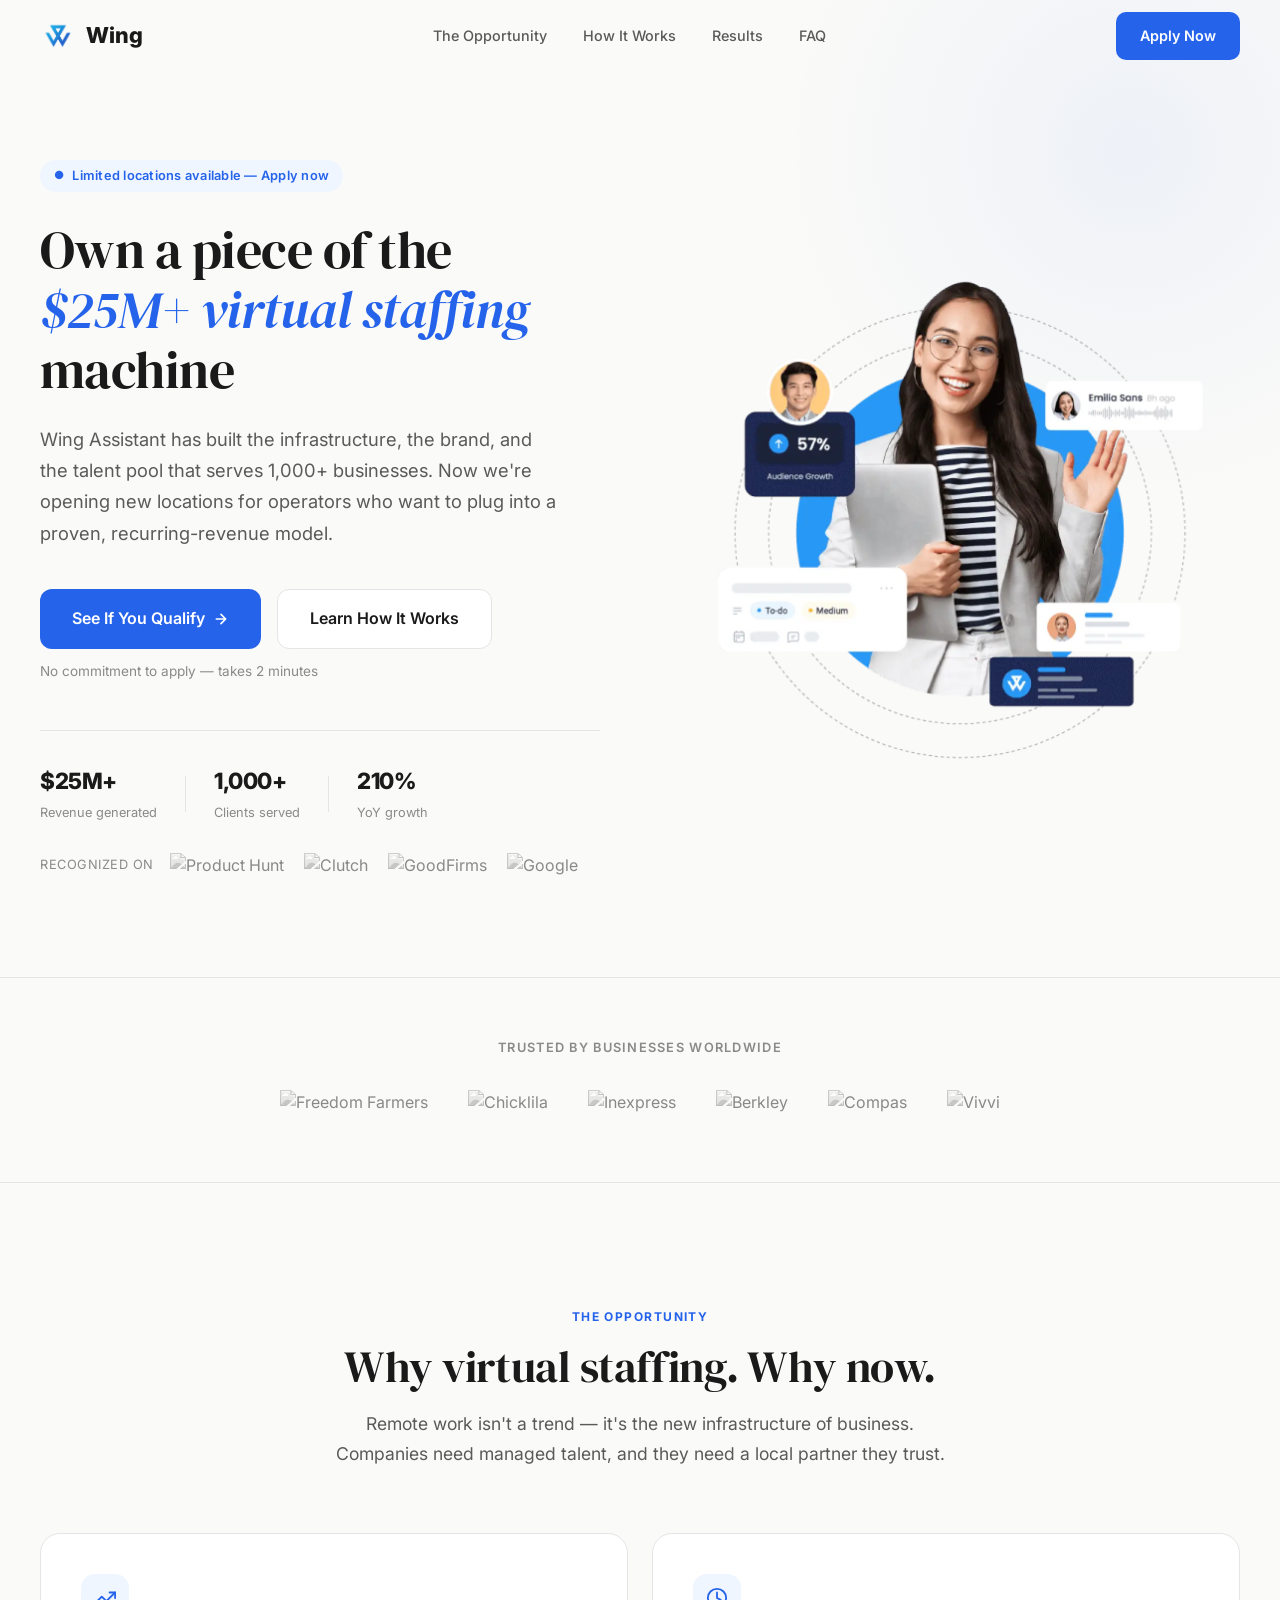
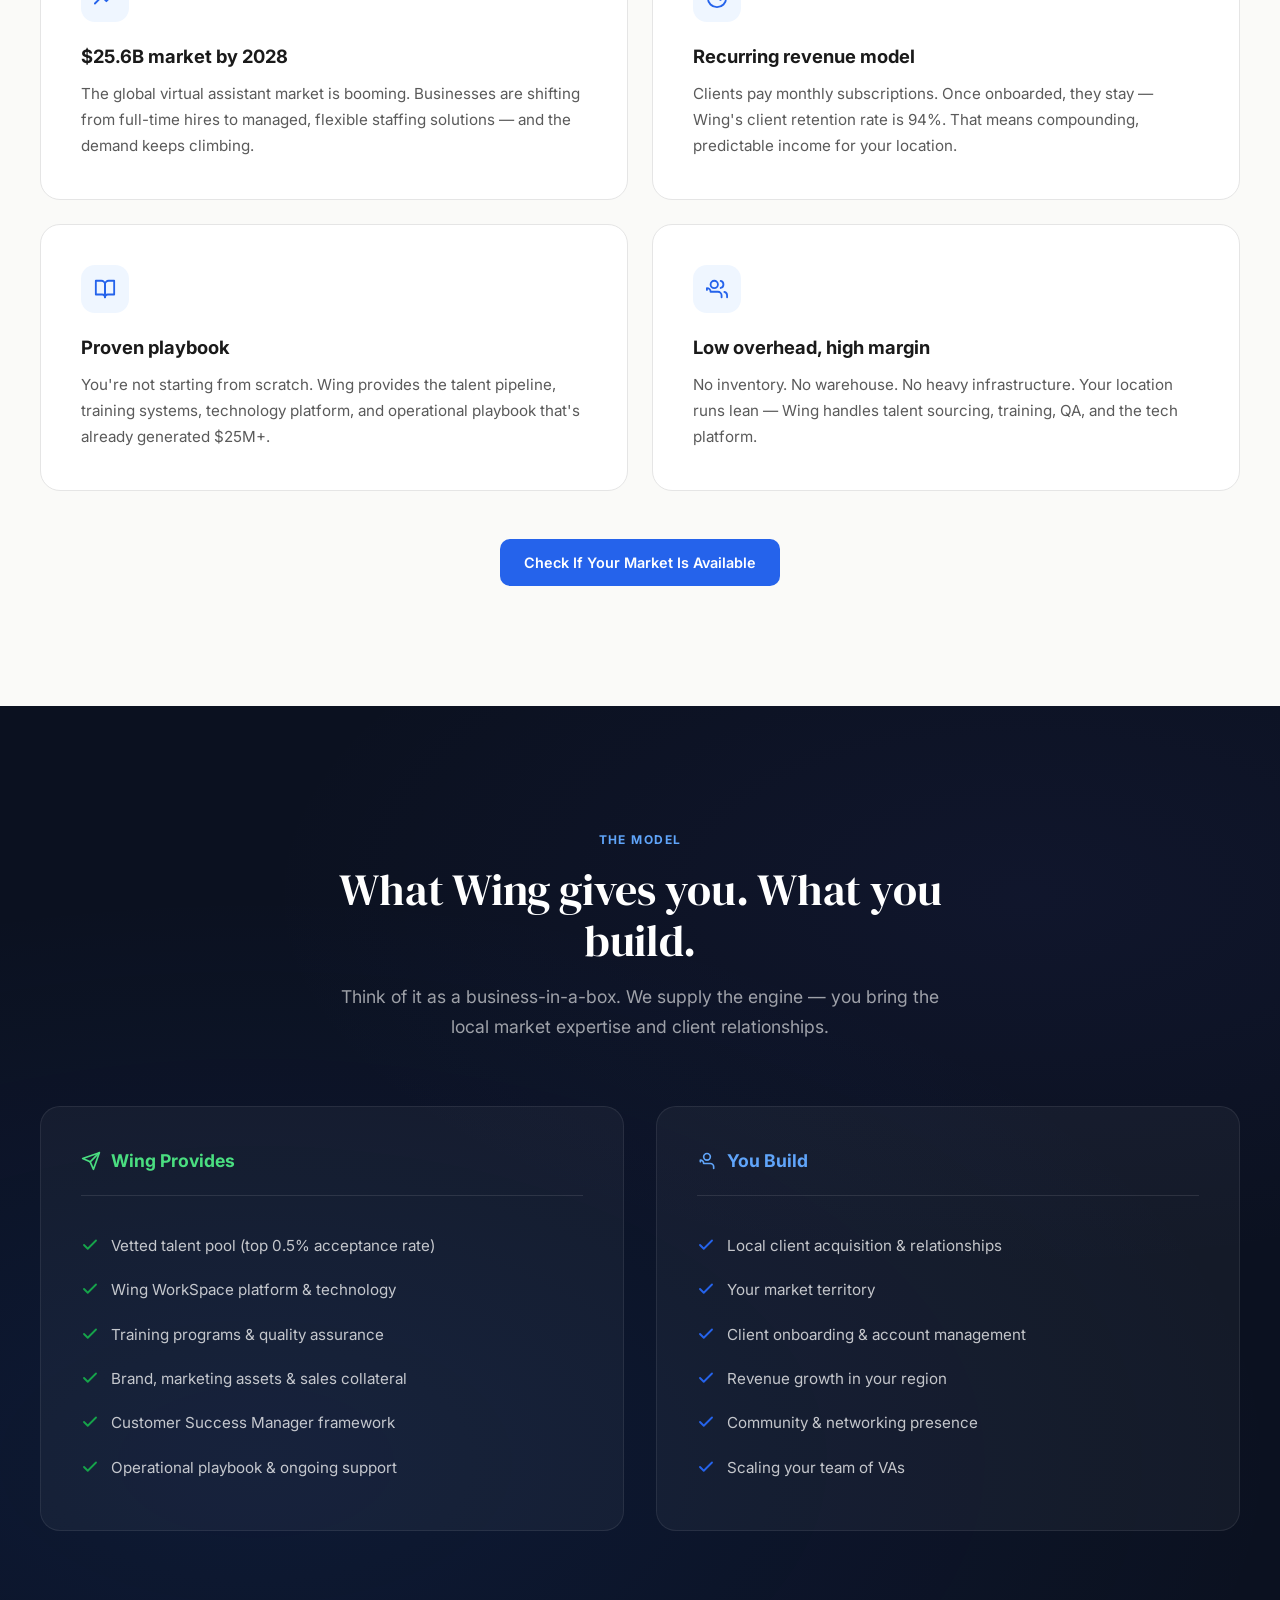
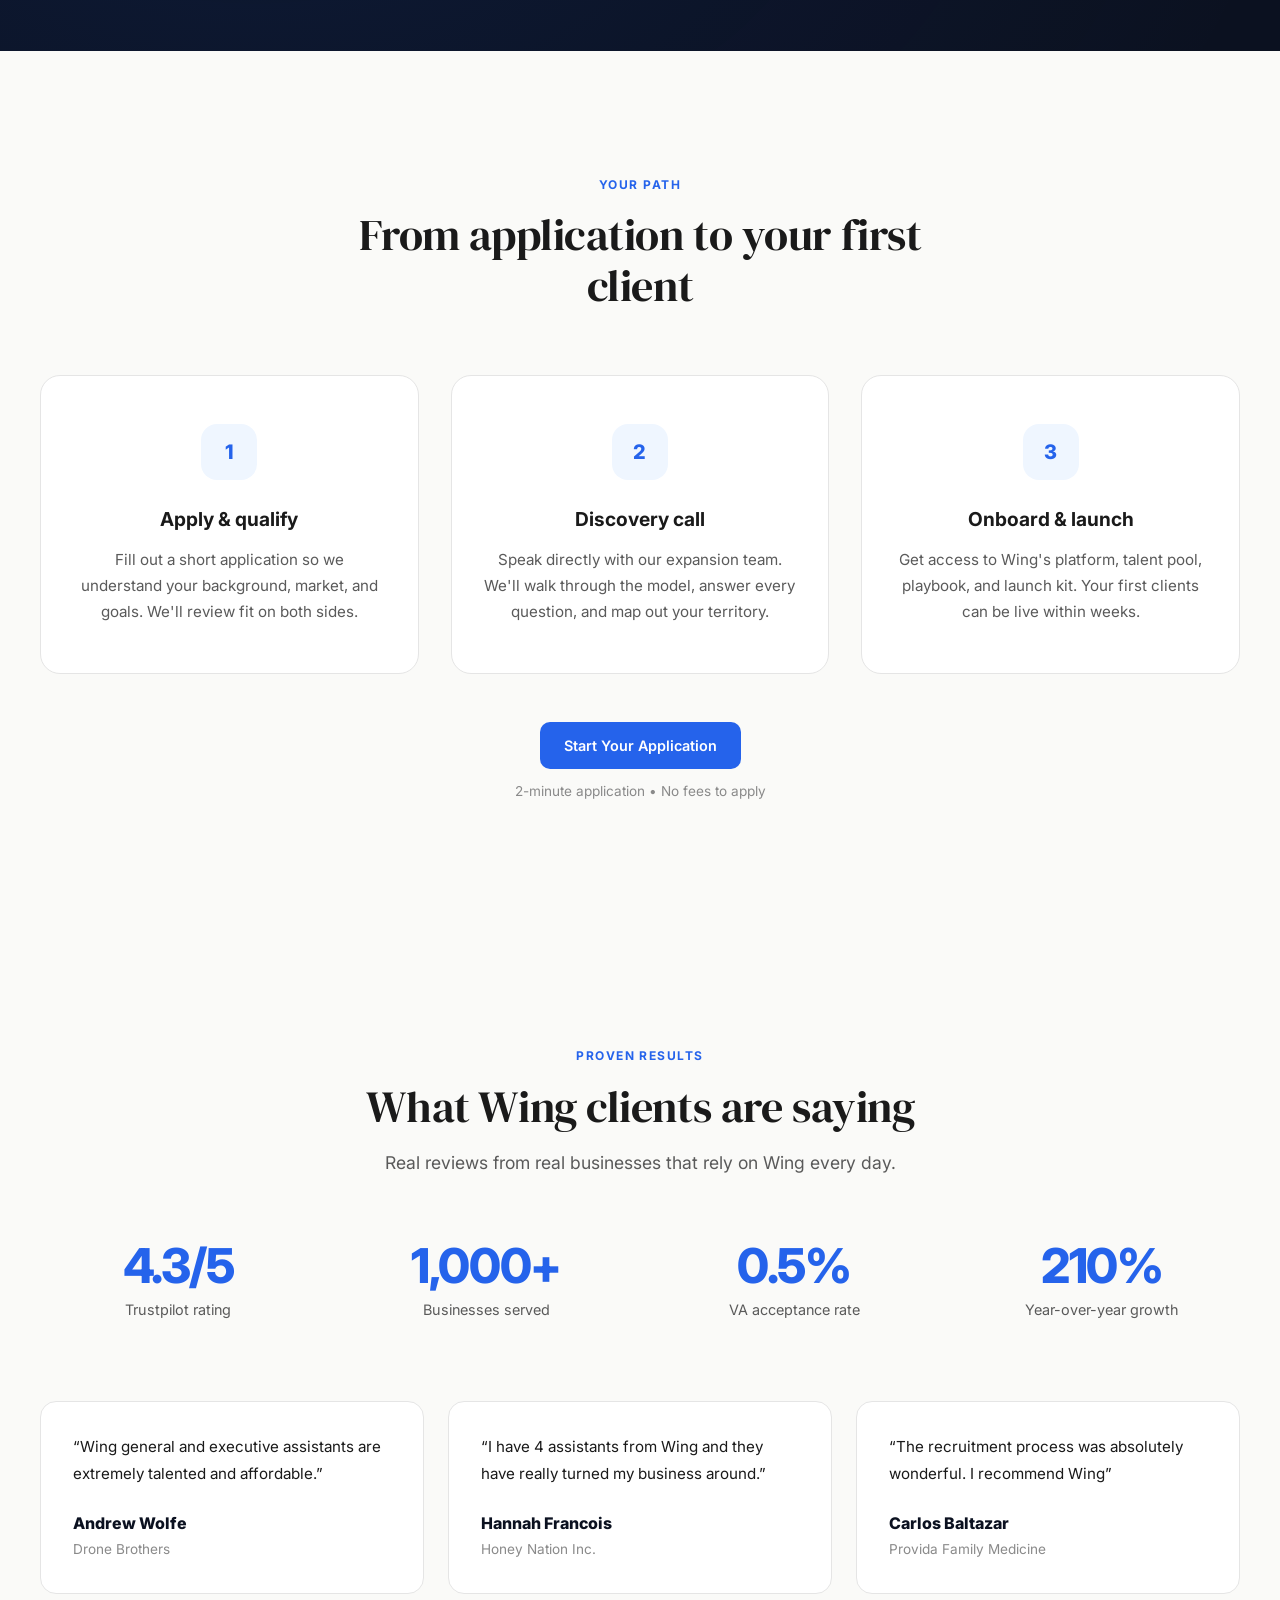
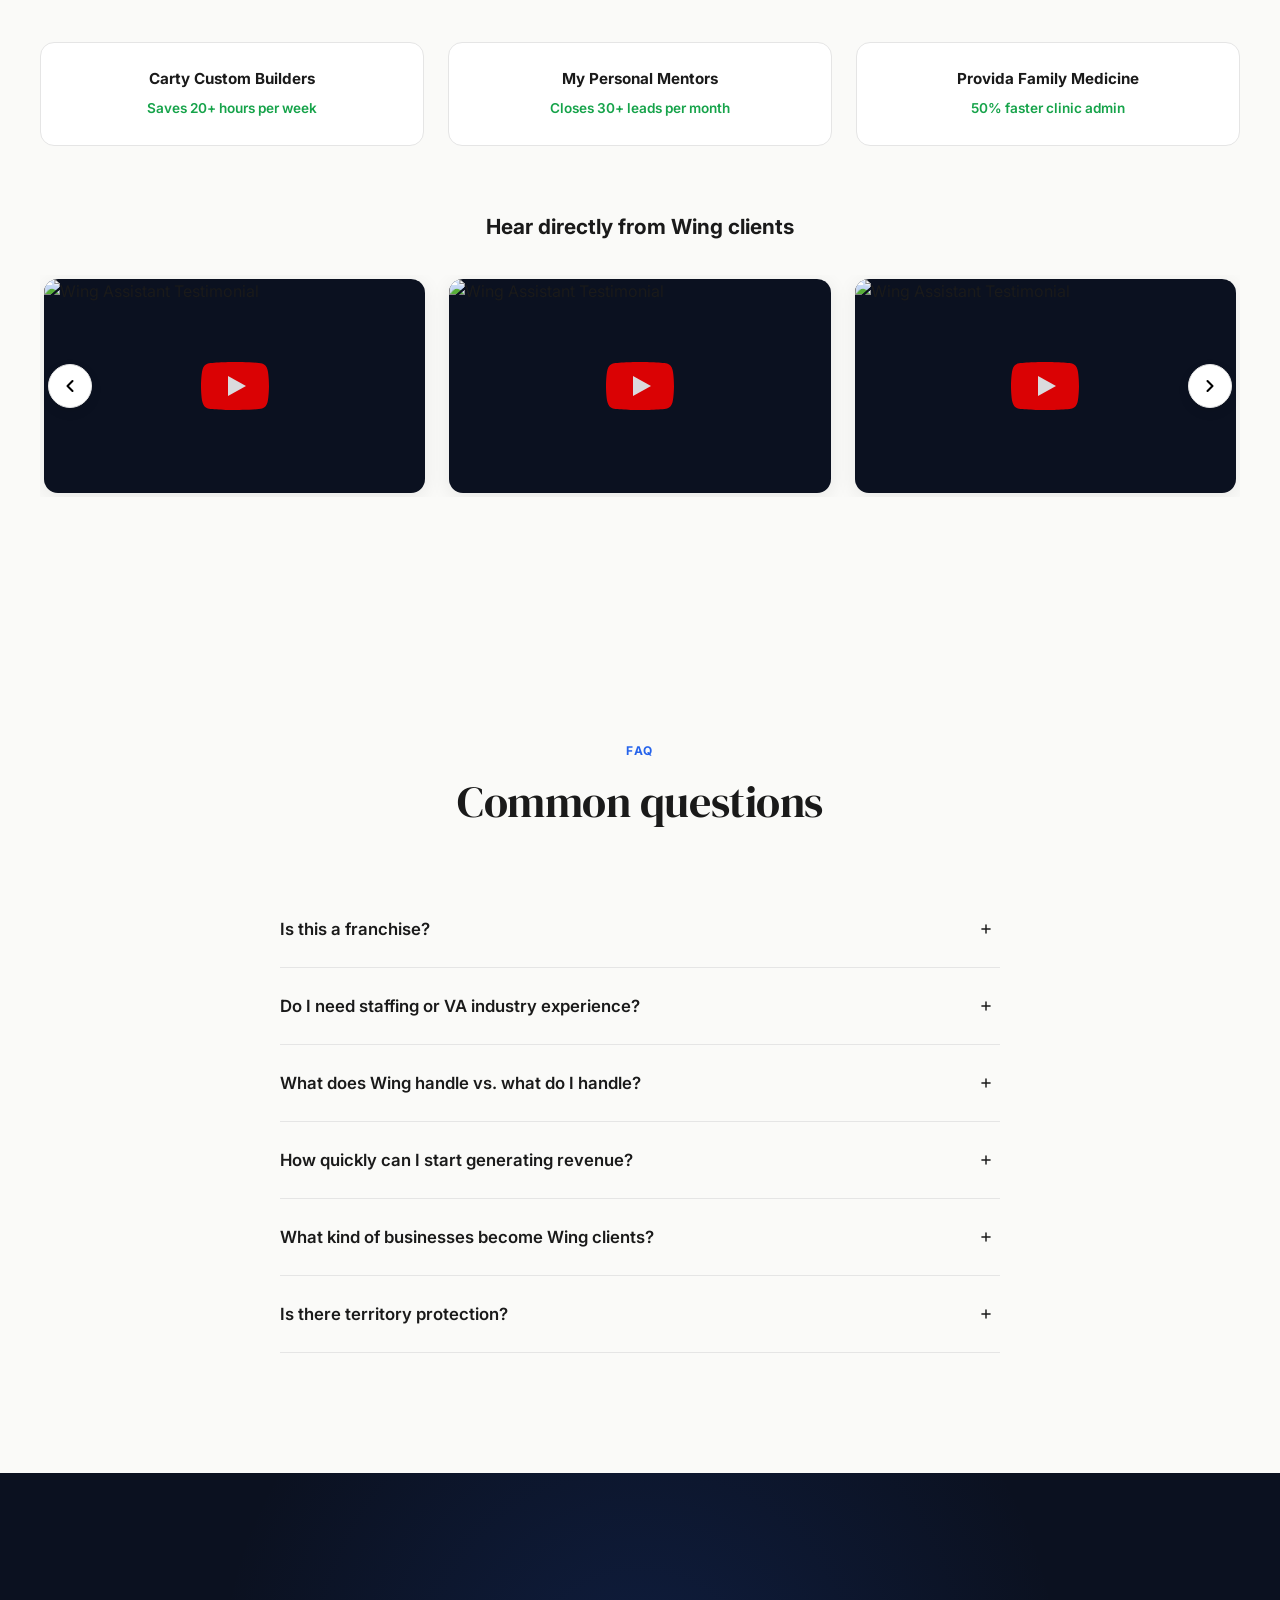
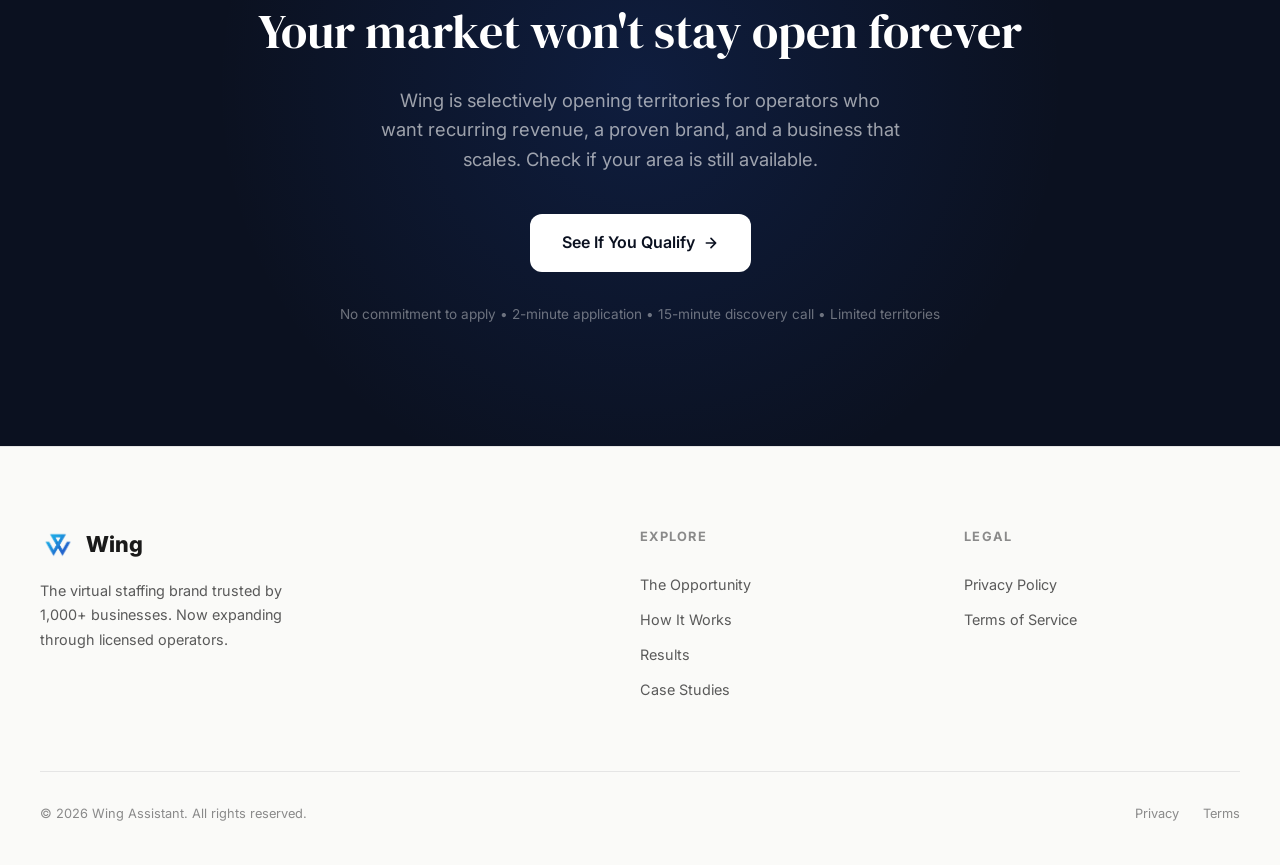
==== index.html @ a5bfeb62 "Initial commit: Wing Assistant franchise landing page 3-page funnel site (lander, qualify, book) plu" ====
<!DOCTYPE html>
<html lang="en">
<head>
  <meta charset="UTF-8">
  <meta name="viewport" content="width=device-width, initial-scale=1.0">
  <title>Wing Assistant — Open Your Own Virtual Staffing Location</title>
  <meta name="description" content="Launch your own Wing Assistant location. Proven business model, $25M+ in revenue, 1,000+ clients served. We provide the talent, tech, and brand — you grow the market.">
  <link rel="preconnect" href="https://fonts.googleapis.com">
  <link rel="preconnect" href="https://fonts.gstatic.com" crossorigin>
  <link href="https://fonts.googleapis.com/css2?family=Inter:wght@400;500;600;700;800;900&family=DM+Serif+Display:ital@0;1&display=swap" rel="stylesheet">
  <link rel="icon" type="image/webp" href="logo.webp">
  <link rel="stylesheet" href="styles.css">
</head>
<body>

  <!-- ═══ HEADER ═══ -->
  <header class="header" id="header">
    <div class="header-inner">
      <a href="index.html" class="logo">
        <img src="logo.webp" alt="Wing" class="logo-img">
        Wing
      </a>
      <nav class="nav">
        <a href="#opportunity">The Opportunity</a>
        <a href="#model">How It Works</a>
        <a href="#proof">Results</a>
        <a href="#faq">FAQ</a>
      </nav>
      <div class="header-actions">
        <a href="qualify.html" class="btn-primary">Apply Now</a>
      </div>
      <button class="mobile-toggle" id="mobileToggle" aria-label="Menu">
        <span></span><span></span><span></span>
      </button>
    </div>
  </header>

  <!-- ═══ HERO ═══ -->
  <section class="hero">
    <div class="container">
      <div class="hero-content fade-in">
        <div class="hero-badge">
          <span>&#9679;</span> Limited locations available — Apply now
        </div>
        <h1>Own a piece of the <em>$25M+ virtual staffing</em> machine</h1>
        <p class="hero-sub">
          Wing Assistant has built the infrastructure, the brand, and the talent pool that serves 1,000+ businesses. Now we're opening new locations for operators who want to plug into a proven, recurring-revenue model.
        </p>
        <div class="hero-ctas">
          <a href="qualify.html" class="btn-primary btn-large">
            See If You Qualify
            <svg width="16" height="16" viewBox="0 0 24 24" fill="none" stroke="currentColor" stroke-width="2.5" stroke-linecap="round" stroke-linejoin="round"><path d="M5 12h14M12 5l7 7-7 7"/></svg>
          </a>
          <a href="#model" class="btn-secondary btn-large">Learn How It Works</a>
        </div>
        <p class="hero-microcopy">No commitment to apply &mdash; takes 2 minutes</p>
        <div class="hero-proof">
          <div class="hero-stat-row">
            <div class="hero-mini-stat">
              <strong>$25M+</strong>
              <span>Revenue generated</span>
            </div>
            <div class="hero-mini-divider"></div>
            <div class="hero-mini-stat">
              <strong>1,000+</strong>
              <span>Clients served</span>
            </div>
            <div class="hero-mini-divider"></div>
            <div class="hero-mini-stat">
              <strong>210%</strong>
              <span>YoY growth</span>
            </div>
          </div>
          <div class="hero-review-bar">
            <span>Recognized on</span>
            <div class="hero-review-logos">
              <img src="https://cdn-ilbfehp.nitrocdn.com/cgoWepdFhKRvviSNSthVyDGDHPPpczFN/assets/images/optimized/rev-d27a98f/wingassistant.com/wp-content/uploads/2023/08/product-hunt.png" alt="Product Hunt" loading="lazy">
              <img src="https://cdn-ilbfehp.nitrocdn.com/cgoWepdFhKRvviSNSthVyDGDHPPpczFN/assets/images/optimized/rev-d27a98f/wingassistant.com/wp-content/uploads/2023/08/clutch.png" alt="Clutch" loading="lazy">
              <img src="https://cdn-ilbfehp.nitrocdn.com/cgoWepdFhKRvviSNSthVyDGDHPPpczFN/assets/images/optimized/rev-d27a98f/wingassistant.com/wp-content/uploads/2023/08/goodfirms.png" alt="GoodFirms" loading="lazy">
              <img src="https://cdn-ilbfehp.nitrocdn.com/cgoWepdFhKRvviSNSthVyDGDHPPpczFN/assets/images/optimized/rev-d27a98f/wingassistant.com/wp-content/uploads/2023/08/google.png" alt="Google" loading="lazy">
            </div>
          </div>
        </div>
      </div>
      <div class="hero-visual fade-in">
        <img src="hero.webp" alt="Wing Assistant — Your dedicated virtual assistant" class="hero-image">
      </div>
    </div>
  </section>

  <!-- ═══ TRUST BAR — CLIENT LOGOS ═══ -->
  <section class="trust-bar">
    <div class="container">
      <p>Trusted by businesses worldwide</p>
      <div class="trust-logos">
        <img src="https://cdn-ilbfehp.nitrocdn.com/cgoWepdFhKRvviSNSthVyDGDHPPpczFN/assets/images/optimized/rev-d27a98f/wingassistant.com/wp-content/uploads/2023/10/Freedom-Farmers.png" alt="Freedom Farmers" loading="lazy">
        <img src="https://cdn-ilbfehp.nitrocdn.com/cgoWepdFhKRvviSNSthVyDGDHPPpczFN/assets/images/optimized/rev-d27a98f/wingassistant.com/wp-content/uploads/2023/10/Chicklila.png" alt="Chicklila" loading="lazy">
        <img src="https://cdn-ilbfehp.nitrocdn.com/cgoWepdFhKRvviSNSthVyDGDHPPpczFN/assets/images/optimized/rev-d27a98f/wingassistant.com/wp-content/uploads/2023/10/Inexpress.png" alt="Inexpress" loading="lazy">
        <img src="https://cdn-ilbfehp.nitrocdn.com/cgoWepdFhKRvviSNSthVyDGDHPPpczFN/assets/images/optimized/rev-d27a98f/wingassistant.com/wp-content/uploads/2023/10/Berkley.png" alt="Berkley" loading="lazy">
        <img src="https://cdn-ilbfehp.nitrocdn.com/cgoWepdFhKRvviSNSthVyDGDHPPpczFN/assets/images/optimized/rev-d27a98f/wingassistant.com/wp-content/uploads/2023/10/Compas.png" alt="Compas" loading="lazy">
        <img src="https://cdn-ilbfehp.nitrocdn.com/cgoWepdFhKRvviSNSthVyDGDHPPpczFN/assets/images/optimized/rev-d27a98f/wingassistant.com/wp-content/uploads/2023/10/Vivvi.png" alt="Vivvi" loading="lazy">
      </div>
    </div>
  </section>

  <!-- ═══ THE OPPORTUNITY ═══ -->
  <section class="opportunity" id="opportunity">
    <div class="container">
      <div class="section-header fade-in">
        <span class="section-label">The Opportunity</span>
        <h2>Why virtual staffing. Why now.</h2>
        <p>Remote work isn't a trend — it's the new infrastructure of business. Companies need managed talent, and they need a local partner they trust.</p>
      </div>
      <div class="opp-grid">
        <div class="opp-card fade-in">
          <div class="opp-icon">
            <svg viewBox="0 0 24 24" fill="none" stroke="currentColor" stroke-width="2" stroke-linecap="round" stroke-linejoin="round"><polyline points="23 6 13.5 15.5 8.5 10.5 1 18"/><polyline points="17 6 23 6 23 12"/></svg>
          </div>
          <h3>$25.6B market by 2028</h3>
          <p>The global virtual assistant market is booming. Businesses are shifting from full-time hires to managed, flexible staffing solutions — and the demand keeps climbing.</p>
        </div>
        <div class="opp-card fade-in">
          <div class="opp-icon">
            <svg viewBox="0 0 24 24" fill="none" stroke="currentColor" stroke-width="2" stroke-linecap="round" stroke-linejoin="round"><path d="M12 22c5.523 0 10-4.477 10-10S17.523 2 12 2 2 6.477 2 12s4.477 10 10 10z"/><path d="M12 6v6l4 2"/></svg>
          </div>
          <h3>Recurring revenue model</h3>
          <p>Clients pay monthly subscriptions. Once onboarded, they stay — Wing's client retention rate is 94%. That means compounding, predictable income for your location.</p>
        </div>
        <div class="opp-card fade-in">
          <div class="opp-icon">
            <svg viewBox="0 0 24 24" fill="none" stroke="currentColor" stroke-width="2" stroke-linecap="round" stroke-linejoin="round"><path d="M2 3h6a4 4 0 014 4v14a3 3 0 00-3-3H2z"/><path d="M22 3h-6a4 4 0 00-4 4v14a3 3 0 013-3h7z"/></svg>
          </div>
          <h3>Proven playbook</h3>
          <p>You're not starting from scratch. Wing provides the talent pipeline, training systems, technology platform, and operational playbook that's already generated $25M+.</p>
        </div>
        <div class="opp-card fade-in">
          <div class="opp-icon">
            <svg viewBox="0 0 24 24" fill="none" stroke="currentColor" stroke-width="2" stroke-linecap="round" stroke-linejoin="round"><path d="M17 21v-2a4 4 0 00-4-4H5a4 4 0 00-4-4v2"/><circle cx="9" cy="7" r="4"/><path d="M23 21v-2a4 4 0 00-3-3.87"/><path d="M16 3.13a4 4 0 010 7.75"/></svg>
          </div>
          <h3>Low overhead, high margin</h3>
          <p>No inventory. No warehouse. No heavy infrastructure. Your location runs lean — Wing handles talent sourcing, training, QA, and the tech platform.</p>
        </div>
      </div>
      <div class="section-cta fade-in">
        <a href="qualify.html" class="btn-primary">Check If Your Market Is Available</a>
      </div>
    </div>
  </section>

  <!-- ═══ HOW THE MODEL WORKS ═══ -->
  <section class="model" id="model">
    <div class="container">
      <div class="section-header fade-in">
        <span class="section-label">The Model</span>
        <h2>What Wing gives you. What you build.</h2>
        <p>Think of it as a business-in-a-box. We supply the engine — you bring the local market expertise and client relationships.</p>
      </div>
      <div class="model-split">
        <div class="model-col fade-in">
          <div class="model-col-header wing-side">
            <svg viewBox="0 0 24 24" fill="none" stroke="currentColor" stroke-width="2" stroke-linecap="round" stroke-linejoin="round" width="20" height="20"><path d="M22 2L11 13"/><path d="M22 2L15 22L11 13L2 9L22 2Z"/></svg>
            Wing Provides
          </div>
          <ul class="model-list">
            <li>
              <svg width="18" height="18" viewBox="0 0 24 24" fill="none" stroke="#16A34A" stroke-width="2.5" stroke-linecap="round" stroke-linejoin="round"><polyline points="20 6 9 17 4 12"/></svg>
              Vetted talent pool (top 0.5% acceptance rate)
            </li>
            <li>
              <svg width="18" height="18" viewBox="0 0 24 24" fill="none" stroke="#16A34A" stroke-width="2.5" stroke-linecap="round" stroke-linejoin="round"><polyline points="20 6 9 17 4 12"/></svg>
              Wing WorkSpace platform &amp; technology
            </li>
            <li>
              <svg width="18" height="18" viewBox="0 0 24 24" fill="none" stroke="#16A34A" stroke-width="2.5" stroke-linecap="round" stroke-linejoin="round"><polyline points="20 6 9 17 4 12"/></svg>
              Training programs &amp; quality assurance
            </li>
            <li>
              <svg width="18" height="18" viewBox="0 0 24 24" fill="none" stroke="#16A34A" stroke-width="2.5" stroke-linecap="round" stroke-linejoin="round"><polyline points="20 6 9 17 4 12"/></svg>
              Brand, marketing assets &amp; sales collateral
            </li>
            <li>
              <svg width="18" height="18" viewBox="0 0 24 24" fill="none" stroke="#16A34A" stroke-width="2.5" stroke-linecap="round" stroke-linejoin="round"><polyline points="20 6 9 17 4 12"/></svg>
              Customer Success Manager framework
            </li>
            <li>
              <svg width="18" height="18" viewBox="0 0 24 24" fill="none" stroke="#16A34A" stroke-width="2.5" stroke-linecap="round" stroke-linejoin="round"><polyline points="20 6 9 17 4 12"/></svg>
              Operational playbook &amp; ongoing support
            </li>
          </ul>
        </div>
        <div class="model-col fade-in">
          <div class="model-col-header you-side">
            <svg viewBox="0 0 24 24" fill="none" stroke="currentColor" stroke-width="2" stroke-linecap="round" stroke-linejoin="round" width="20" height="20"><path d="M20 21v-2a4 4 0 00-4-4H8a4 4 0 00-4-4v2"/><circle cx="12" cy="7" r="4"/></svg>
            You Build
          </div>
          <ul class="model-list">
            <li>
              <svg width="18" height="18" viewBox="0 0 24 24" fill="none" stroke="#2563EB" stroke-width="2.5" stroke-linecap="round" stroke-linejoin="round"><polyline points="20 6 9 17 4 12"/></svg>
              Local client acquisition &amp; relationships
            </li>
            <li>
              <svg width="18" height="18" viewBox="0 0 24 24" fill="none" stroke="#2563EB" stroke-width="2.5" stroke-linecap="round" stroke-linejoin="round"><polyline points="20 6 9 17 4 12"/></svg>
              Your market territory
            </li>
            <li>
              <svg width="18" height="18" viewBox="0 0 24 24" fill="none" stroke="#2563EB" stroke-width="2.5" stroke-linecap="round" stroke-linejoin="round"><polyline points="20 6 9 17 4 12"/></svg>
              Client onboarding &amp; account management
            </li>
            <li>
              <svg width="18" height="18" viewBox="0 0 24 24" fill="none" stroke="#2563EB" stroke-width="2.5" stroke-linecap="round" stroke-linejoin="round"><polyline points="20 6 9 17 4 12"/></svg>
              Revenue growth in your region
            </li>
            <li>
              <svg width="18" height="18" viewBox="0 0 24 24" fill="none" stroke="#2563EB" stroke-width="2.5" stroke-linecap="round" stroke-linejoin="round"><polyline points="20 6 9 17 4 12"/></svg>
              Community &amp; networking presence
            </li>
            <li>
              <svg width="18" height="18" viewBox="0 0 24 24" fill="none" stroke="#2563EB" stroke-width="2.5" stroke-linecap="round" stroke-linejoin="round"><polyline points="20 6 9 17 4 12"/></svg>
              Scaling your team of VAs
            </li>
          </ul>
        </div>
      </div>
    </div>
  </section>

  <!-- ═══ STEPS ═══ -->
  <section class="steps-section">
    <div class="container">
      <div class="section-header fade-in">
        <span class="section-label">Your Path</span>
        <h2>From application to your first client</h2>
      </div>
      <div class="steps-grid">
        <div class="step-card fade-in">
          <div class="step-number">1</div>
          <h3>Apply &amp; qualify</h3>
          <p>Fill out a short application so we understand your background, market, and goals. We'll review fit on both sides.</p>
        </div>
        <div class="step-card fade-in">
          <div class="step-number">2</div>
          <h3>Discovery call</h3>
          <p>Speak directly with our expansion team. We'll walk through the model, answer every question, and map out your territory.</p>
        </div>
        <div class="step-card fade-in">
          <div class="step-number">3</div>
          <h3>Onboard &amp; launch</h3>
          <p>Get access to Wing's platform, talent pool, playbook, and launch kit. Your first clients can be live within weeks.</p>
        </div>
      </div>
      <div class="section-cta fade-in">
        <a href="qualify.html" class="btn-primary">Start Your Application</a>
        <p class="section-cta-sub">2-minute application &bull; No fees to apply</p>
      </div>
    </div>
  </section>

  <!-- ═══ SOCIAL PROOF ═══ -->
  <section class="social-proof" id="proof">
    <div class="container">
      <div class="section-header fade-in">
        <span class="section-label">Proven Results</span>
        <h2>What Wing clients are saying</h2>
        <p>Real reviews from real businesses that rely on Wing every day.</p>
      </div>
      <div class="stats-row fade-in">
        <div class="stat-item">
          <div class="stat-number">4.3/5</div>
          <div class="stat-label">Trustpilot rating</div>
        </div>
        <div class="stat-item">
          <div class="stat-number">1,000+</div>
          <div class="stat-label">Businesses served</div>
        </div>
        <div class="stat-item">
          <div class="stat-number">0.5%</div>
          <div class="stat-label">VA acceptance rate</div>
        </div>
        <div class="stat-item">
          <div class="stat-number">210%</div>
          <div class="stat-label">Year-over-year growth</div>
        </div>
      </div>
      <div class="testimonials-grid">
        <div class="testimonial-card fade-in">
          <blockquote>&ldquo;Wing general and executive assistants are extremely talented and affordable.&rdquo;</blockquote>
          <div class="testimonial-author">
            <div class="testimonial-name">Andrew Wolfe</div>
            <div class="testimonial-company">Drone Brothers</div>
          </div>
        </div>
        <div class="testimonial-card fade-in">
          <blockquote>&ldquo;I have 4 assistants from Wing and they have really turned my business around.&rdquo;</blockquote>
          <div class="testimonial-author">
            <div class="testimonial-name">Hannah Francois</div>
            <div class="testimonial-company">Honey Nation Inc.</div>
          </div>
        </div>
        <div class="testimonial-card fade-in">
          <blockquote>&ldquo;The recruitment process was absolutely wonderful. I recommend Wing&rdquo;</blockquote>
          <div class="testimonial-author">
            <div class="testimonial-name">Carlos Baltazar</div>
            <div class="testimonial-company">Provida Family Medicine</div>
          </div>
        </div>
      </div>
      <div class="case-studies-bar fade-in">
        <div class="case-study-item">
          <strong>Carty Custom Builders</strong>
          <span>Saves 20+ hours per week</span>
        </div>
        <div class="case-study-item">
          <strong>My Personal Mentors</strong>
          <span>Closes 30+ leads per month</span>
        </div>
        <div class="case-study-item">
          <strong>Provida Family Medicine</strong>
          <span>50% faster clinic admin</span>
        </div>
      </div>

      <!-- Video Testimonials -->
      <div class="video-testimonials fade-in">
        <h3 class="video-section-title">Hear directly from Wing clients</h3>
        <div class="video-carousel" id="videoCarousel">
          <button class="video-nav video-nav-prev" id="videoPrev" aria-label="Previous videos">
            <svg width="20" height="20" viewBox="0 0 24 24" fill="none" stroke="currentColor" stroke-width="2.5" stroke-linecap="round" stroke-linejoin="round"><polyline points="15 18 9 12 15 6"/></svg>
          </button>
          <div class="video-track" id="videoTrack">
            <div class="video-item">
              <div class="video-embed video-thumbnail" data-video="ppDv5PIBLX4">
                <img src="https://img.youtube.com/vi/ppDv5PIBLX4/hqdefault.jpg" alt="Wing Assistant Testimonial" loading="lazy">
                <button class="play-btn" aria-label="Play video"><svg viewBox="0 0 68 48"><path d="M66.52 7.74c-.78-2.93-2.49-5.41-5.42-6.19C55.79.13 34 0 34 0S12.21.13 6.9 1.55c-2.93.78-4.64 3.26-5.42 6.19C.06 13.05 0 24 0 24s.06 10.95 1.48 16.26c.78 2.93 2.49 5.41 5.42 6.19C12.21 47.87 34 48 34 48s21.79-.13 27.1-1.55c2.93-.78 4.64-3.26 5.42-6.19C67.94 34.95 68 24 68 24s-.06-10.95-1.48-16.26z" fill="red"/><path d="M45 24L27 14v20" fill="white"/></svg></button>
              </div>
            </div>
            <div class="video-item">
              <div class="video-embed video-thumbnail" data-video="9JNcOH8gEkE">
                <img src="https://img.youtube.com/vi/9JNcOH8gEkE/hqdefault.jpg" alt="Wing Assistant Testimonial" loading="lazy">
                <button class="play-btn" aria-label="Play video"><svg viewBox="0 0 68 48"><path d="M66.52 7.74c-.78-2.93-2.49-5.41-5.42-6.19C55.79.13 34 0 34 0S12.21.13 6.9 1.55c-2.93.78-4.64 3.26-5.42 6.19C.06 13.05 0 24 0 24s.06 10.95 1.48 16.26c.78 2.93 2.49 5.41 5.42 6.19C12.21 47.87 34 48 34 48s21.79-.13 27.1-1.55c2.93-.78 4.64-3.26 5.42-6.19C67.94 34.95 68 24 68 24s-.06-10.95-1.48-16.26z" fill="red"/><path d="M45 24L27 14v20" fill="white"/></svg></button>
              </div>
            </div>
            <div class="video-item">
              <div class="video-embed video-thumbnail" data-video="nfo79CcgORE">
                <img src="https://img.youtube.com/vi/nfo79CcgORE/hqdefault.jpg" alt="Wing Assistant Testimonial" loading="lazy">
                <button class="play-btn" aria-label="Play video"><svg viewBox="0 0 68 48"><path d="M66.52 7.74c-.78-2.93-2.49-5.41-5.42-6.19C55.79.13 34 0 34 0S12.21.13 6.9 1.55c-2.93.78-4.64 3.26-5.42 6.19C.06 13.05 0 24 0 24s.06 10.95 1.48 16.26c.78 2.93 2.49 5.41 5.42 6.19C12.21 47.87 34 48 34 48s21.79-.13 27.1-1.55c2.93-.78 4.64-3.26 5.42-6.19C67.94 34.95 68 24 68 24s-.06-10.95-1.48-16.26z" fill="red"/><path d="M45 24L27 14v20" fill="white"/></svg></button>
              </div>
            </div>
            <div class="video-item">
              <div class="video-embed video-thumbnail" data-video="_7-C6kb5sO4">
                <img src="https://img.youtube.com/vi/_7-C6kb5sO4/hqdefault.jpg" alt="Wing Assistant Testimonial" loading="lazy">
                <button class="play-btn" aria-label="Play video"><svg viewBox="0 0 68 48"><path d="M66.52 7.74c-.78-2.93-2.49-5.41-5.42-6.19C55.79.13 34 0 34 0S12.21.13 6.9 1.55c-2.93.78-4.64 3.26-5.42 6.19C.06 13.05 0 24 0 24s.06 10.95 1.48 16.26c.78 2.93 2.49 5.41 5.42 6.19C12.21 47.87 34 48 34 48s21.79-.13 27.1-1.55c2.93-.78 4.64-3.26 5.42-6.19C67.94 34.95 68 24 68 24s-.06-10.95-1.48-16.26z" fill="red"/><path d="M45 24L27 14v20" fill="white"/></svg></button>
              </div>
            </div>
            <div class="video-item">
              <div class="video-embed video-thumbnail" data-video="nWh6dZiThmk">
                <img src="https://img.youtube.com/vi/nWh6dZiThmk/hqdefault.jpg" alt="Wing Assistant Testimonial" loading="lazy">
                <button class="play-btn" aria-label="Play video"><svg viewBox="0 0 68 48"><path d="M66.52 7.74c-.78-2.93-2.49-5.41-5.42-6.19C55.79.13 34 0 34 0S12.21.13 6.9 1.55c-2.93.78-4.64 3.26-5.42 6.19C.06 13.05 0 24 0 24s.06 10.95 1.48 16.26c.78 2.93 2.49 5.41 5.42 6.19C12.21 47.87 34 48 34 48s21.79-.13 27.1-1.55c2.93-.78 4.64-3.26 5.42-6.19C67.94 34.95 68 24 68 24s-.06-10.95-1.48-16.26z" fill="red"/><path d="M45 24L27 14v20" fill="white"/></svg></button>
              </div>
            </div>
            <div class="video-item">
              <div class="video-embed video-thumbnail" data-video="IXB7a-7_m10">
                <img src="https://img.youtube.com/vi/IXB7a-7_m10/hqdefault.jpg" alt="Wing Assistant Testimonial" loading="lazy">
                <button class="play-btn" aria-label="Play video"><svg viewBox="0 0 68 48"><path d="M66.52 7.74c-.78-2.93-2.49-5.41-5.42-6.19C55.79.13 34 0 34 0S12.21.13 6.9 1.55c-2.93.78-4.64 3.26-5.42 6.19C.06 13.05 0 24 0 24s.06 10.95 1.48 16.26c.78 2.93 2.49 5.41 5.42 6.19C12.21 47.87 34 48 34 48s21.79-.13 27.1-1.55c2.93-.78 4.64-3.26 5.42-6.19C67.94 34.95 68 24 68 24s-.06-10.95-1.48-16.26z" fill="red"/><path d="M45 24L27 14v20" fill="white"/></svg></button>
              </div>
            </div>
            <div class="video-item">
              <div class="video-embed video-thumbnail" data-video="pH_la-ZEo3A">
                <img src="https://img.youtube.com/vi/pH_la-ZEo3A/hqdefault.jpg" alt="Wing Assistant Testimonial" loading="lazy">
                <button class="play-btn" aria-label="Play video"><svg viewBox="0 0 68 48"><path d="M66.52 7.74c-.78-2.93-2.49-5.41-5.42-6.19C55.79.13 34 0 34 0S12.21.13 6.9 1.55c-2.93.78-4.64 3.26-5.42 6.19C.06 13.05 0 24 0 24s.06 10.95 1.48 16.26c.78 2.93 2.49 5.41 5.42 6.19C12.21 47.87 34 48 34 48s21.79-.13 27.1-1.55c2.93-.78 4.64-3.26 5.42-6.19C67.94 34.95 68 24 68 24s-.06-10.95-1.48-16.26z" fill="red"/><path d="M45 24L27 14v20" fill="white"/></svg></button>
              </div>
            </div>
            <div class="video-item">
              <div class="video-embed video-thumbnail" data-video="lqxxbPiQOkA">
                <img src="https://img.youtube.com/vi/lqxxbPiQOkA/hqdefault.jpg" alt="Wing Assistant Testimonial" loading="lazy">
                <button class="play-btn" aria-label="Play video"><svg viewBox="0 0 68 48"><path d="M66.52 7.74c-.78-2.93-2.49-5.41-5.42-6.19C55.79.13 34 0 34 0S12.21.13 6.9 1.55c-2.93.78-4.64 3.26-5.42 6.19C.06 13.05 0 24 0 24s.06 10.95 1.48 16.26c.78 2.93 2.49 5.41 5.42 6.19C12.21 47.87 34 48 34 48s21.79-.13 27.1-1.55c2.93-.78 4.64-3.26 5.42-6.19C67.94 34.95 68 24 68 24s-.06-10.95-1.48-16.26z" fill="red"/><path d="M45 24L27 14v20" fill="white"/></svg></button>
              </div>
            </div>
            <div class="video-item">
              <div class="video-embed video-thumbnail" data-video="dT-xM0eCMjc">
                <img src="https://img.youtube.com/vi/dT-xM0eCMjc/hqdefault.jpg" alt="Wing Assistant Testimonial" loading="lazy">
                <button class="play-btn" aria-label="Play video"><svg viewBox="0 0 68 48"><path d="M66.52 7.74c-.78-2.93-2.49-5.41-5.42-6.19C55.79.13 34 0 34 0S12.21.13 6.9 1.55c-2.93.78-4.64 3.26-5.42 6.19C.06 13.05 0 24 0 24s.06 10.95 1.48 16.26c.78 2.93 2.49 5.41 5.42 6.19C12.21 47.87 34 48 34 48s21.79-.13 27.1-1.55c2.93-.78 4.64-3.26 5.42-6.19C67.94 34.95 68 24 68 24s-.06-10.95-1.48-16.26z" fill="red"/><path d="M45 24L27 14v20" fill="white"/></svg></button>
              </div>
            </div>
            <div class="video-item">
              <div class="video-embed video-thumbnail" data-video="Bf7gvL0POUw">
                <img src="https://img.youtube.com/vi/Bf7gvL0POUw/hqdefault.jpg" alt="Wing Assistant Testimonial" loading="lazy">
                <button class="play-btn" aria-label="Play video"><svg viewBox="0 0 68 48"><path d="M66.52 7.74c-.78-2.93-2.49-5.41-5.42-6.19C55.79.13 34 0 34 0S12.21.13 6.9 1.55c-2.93.78-4.64 3.26-5.42 6.19C.06 13.05 0 24 0 24s.06 10.95 1.48 16.26c.78 2.93 2.49 5.41 5.42 6.19C12.21 47.87 34 48 34 48s21.79-.13 27.1-1.55c2.93-.78 4.64-3.26 5.42-6.19C67.94 34.95 68 24 68 24s-.06-10.95-1.48-16.26z" fill="red"/><path d="M45 24L27 14v20" fill="white"/></svg></button>
              </div>
            </div>
            <div class="video-item">
              <div class="video-embed video-thumbnail" data-video="5no3xLrovb8">
                <img src="https://img.youtube.com/vi/5no3xLrovb8/hqdefault.jpg" alt="Wing Assistant Testimonial" loading="lazy">
                <button class="play-btn" aria-label="Play video"><svg viewBox="0 0 68 48"><path d="M66.52 7.74c-.78-2.93-2.49-5.41-5.42-6.19C55.79.13 34 0 34 0S12.21.13 6.9 1.55c-2.93.78-4.64 3.26-5.42 6.19C.06 13.05 0 24 0 24s.06 10.95 1.48 16.26c.78 2.93 2.49 5.41 5.42 6.19C12.21 47.87 34 48 34 48s21.79-.13 27.1-1.55c2.93-.78 4.64-3.26 5.42-6.19C67.94 34.95 68 24 68 24s-.06-10.95-1.48-16.26z" fill="red"/><path d="M45 24L27 14v20" fill="white"/></svg></button>
              </div>
            </div>
            <div class="video-item">
              <div class="video-embed video-thumbnail" data-video="TBnrRoy-3Jg">
                <img src="https://img.youtube.com/vi/TBnrRoy-3Jg/hqdefault.jpg" alt="Wing Assistant Testimonial" loading="lazy">
                <button class="play-btn" aria-label="Play video"><svg viewBox="0 0 68 48"><path d="M66.52 7.74c-.78-2.93-2.49-5.41-5.42-6.19C55.79.13 34 0 34 0S12.21.13 6.9 1.55c-2.93.78-4.64 3.26-5.42 6.19C.06 13.05 0 24 0 24s.06 10.95 1.48 16.26c.78 2.93 2.49 5.41 5.42 6.19C12.21 47.87 34 48 34 48s21.79-.13 27.1-1.55c2.93-.78 4.64-3.26 5.42-6.19C67.94 34.95 68 24 68 24s-.06-10.95-1.48-16.26z" fill="red"/><path d="M45 24L27 14v20" fill="white"/></svg></button>
              </div>
            </div>
            <div class="video-item">
              <div class="video-embed video-thumbnail" data-video="VlMl0aTiBPU">
                <img src="https://img.youtube.com/vi/VlMl0aTiBPU/hqdefault.jpg" alt="Wing Assistant Testimonial" loading="lazy">
                <button class="play-btn" aria-label="Play video"><svg viewBox="0 0 68 48"><path d="M66.52 7.74c-.78-2.93-2.49-5.41-5.42-6.19C55.79.13 34 0 34 0S12.21.13 6.9 1.55c-2.93.78-4.64 3.26-5.42 6.19C.06 13.05 0 24 0 24s.06 10.95 1.48 16.26c.78 2.93 2.49 5.41 5.42 6.19C12.21 47.87 34 48 34 48s21.79-.13 27.1-1.55c2.93-.78 4.64-3.26 5.42-6.19C67.94 34.95 68 24 68 24s-.06-10.95-1.48-16.26z" fill="red"/><path d="M45 24L27 14v20" fill="white"/></svg></button>
              </div>
            </div>
          </div>
          <button class="video-nav video-nav-next" id="videoNext" aria-label="Next videos">
            <svg width="20" height="20" viewBox="0 0 24 24" fill="none" stroke="currentColor" stroke-width="2.5" stroke-linecap="round" stroke-linejoin="round"><polyline points="9 18 15 12 9 6"/></svg>
          </button>
        </div>
      </div>
    </div>
  </section>

  <!-- ═══ FAQ ═══ -->
  <section class="faq" id="faq">
    <div class="container">
      <div class="section-header fade-in">
        <span class="section-label">FAQ</span>
        <h2>Common questions</h2>
      </div>
      <div class="faq-list">
        <div class="faq-item fade-in">
          <button class="faq-question">
            Is this a franchise?
            <span class="faq-icon"><svg width="14" height="14" viewBox="0 0 24 24" fill="none" stroke="currentColor" stroke-width="2.5" stroke-linecap="round"><line x1="12" y1="5" x2="12" y2="19"/><line x1="5" y1="12" x2="19" y2="12"/></svg></span>
          </button>
          <div class="faq-answer">
            <div class="faq-answer-inner">Wing's expansion model gives you the benefits of a franchise — brand, systems, support — with the flexibility of a licensed partnership. You operate under the Wing brand with access to our full infrastructure, talent pool, and technology platform.</div>
          </div>
        </div>
        <div class="faq-item fade-in">
          <button class="faq-question">
            Do I need staffing or VA industry experience?
            <span class="faq-icon"><svg width="14" height="14" viewBox="0 0 24 24" fill="none" stroke="currentColor" stroke-width="2.5" stroke-linecap="round"><line x1="12" y1="5" x2="12" y2="19"/><line x1="5" y1="12" x2="19" y2="12"/></svg></span>
          </button>
          <div class="faq-answer">
            <div class="faq-answer-inner">No. Wing provides the operational playbook, training, and ongoing support. What matters most is business acumen, a network in your local market, and the drive to build client relationships. We handle the talent side.</div>
          </div>
        </div>
        <div class="faq-item fade-in">
          <button class="faq-question">
            What does Wing handle vs. what do I handle?
            <span class="faq-icon"><svg width="14" height="14" viewBox="0 0 24 24" fill="none" stroke="currentColor" stroke-width="2.5" stroke-linecap="round"><line x1="12" y1="5" x2="12" y2="19"/><line x1="5" y1="12" x2="19" y2="12"/></svg></span>
          </button>
          <div class="faq-answer">
            <div class="faq-answer-inner">Wing handles talent sourcing, vetting (0.5% acceptance rate), training, QA, the technology platform, and ongoing VA management. You focus on client acquisition, relationship management, and growing your territory. A Customer Success Manager framework is provided to help you deliver world-class service.</div>
          </div>
        </div>
        <div class="faq-item fade-in">
          <button class="faq-question">
            How quickly can I start generating revenue?
            <span class="faq-icon"><svg width="14" height="14" viewBox="0 0 24 24" fill="none" stroke="currentColor" stroke-width="2.5" stroke-linecap="round"><line x1="12" y1="5" x2="12" y2="19"/><line x1="5" y1="12" x2="19" y2="12"/></svg></span>
          </button>
          <div class="faq-answer">
            <div class="faq-answer-inner">Most new operators onboard their first clients within the first few weeks of launch. Because Wing's infrastructure is already built, there's no lengthy setup period. You can begin client outreach as soon as onboarding is complete.</div>
          </div>
        </div>
        <div class="faq-item fade-in">
          <button class="faq-question">
            What kind of businesses become Wing clients?
            <span class="faq-icon"><svg width="14" height="14" viewBox="0 0 24 24" fill="none" stroke="currentColor" stroke-width="2.5" stroke-linecap="round"><line x1="12" y1="5" x2="12" y2="19"/><line x1="5" y1="12" x2="19" y2="12"/></svg></span>
          </button>
          <div class="faq-answer">
            <div class="faq-answer-inner">Wing serves SMBs across every sector — real estate, healthcare, legal, e-commerce, SaaS, finance, and more. Any business that needs help with admin, sales support, customer service, or operations is a potential client. The market is massive and growing.</div>
          </div>
        </div>
        <div class="faq-item fade-in">
          <button class="faq-question">
            Is there territory protection?
            <span class="faq-icon"><svg width="14" height="14" viewBox="0 0 24 24" fill="none" stroke="currentColor" stroke-width="2.5" stroke-linecap="round"><line x1="12" y1="5" x2="12" y2="19"/><line x1="5" y1="12" x2="19" y2="12"/></svg></span>
          </button>
          <div class="faq-answer">
            <div class="faq-answer-inner">Yes. Each operator gets a defined market territory so you're not competing with other Wing locations. This is discussed during the discovery call and formalized in your agreement.</div>
          </div>
        </div>
      </div>
    </div>
  </section>

  <!-- ═══ FINAL CTA ═══ -->
  <section class="final-cta">
    <div class="container fade-in">
      <h2>Your market won't stay open forever</h2>
      <p>Wing is selectively opening territories for operators who want recurring revenue, a proven brand, and a business that scales. Check if your area is still available.</p>
      <a href="qualify.html" class="btn-primary btn-large">
        See If You Qualify
        <svg width="16" height="16" viewBox="0 0 24 24" fill="none" stroke="currentColor" stroke-width="2.5" stroke-linecap="round" stroke-linejoin="round"><path d="M5 12h14M12 5l7 7-7 7"/></svg>
      </a>
      <div class="final-cta-trust">No commitment to apply &bull; 2-minute application &bull; 15-minute discovery call &bull; Limited territories</div>
    </div>
  </section>

  <!-- ═══ FOOTER ═══ -->
  <footer class="footer">
    <div class="container">
      <div class="footer-grid">
        <div class="footer-brand">
          <a href="index.html" class="logo">
            <img src="logo.webp" alt="Wing" class="logo-img">
            Wing
          </a>
          <p>The virtual staffing brand trusted by 1,000+ businesses. Now expanding through licensed operators.</p>
        </div>
        <div class="footer-col">
          <h4>Explore</h4>
          <a href="#opportunity">The Opportunity</a>
          <a href="#model">How It Works</a>
          <a href="#proof">Results</a>
          <a href="https://wingassistant.com/case-studies/" target="_blank">Case Studies</a>
        </div>
        <div class="footer-col">
          <h4>Legal</h4>
          <a href="privacy.html">Privacy Policy</a>
          <a href="terms.html">Terms of Service</a>
        </div>
      </div>
      <div class="footer-bottom">
        <p>&copy; 2026 Wing Assistant. All rights reserved.</p>
        <div class="footer-bottom-links">
          <a href="privacy.html">Privacy</a>
          <a href="terms.html">Terms</a>
        </div>
      </div>
    </div>
  </footer>

  <script src="main.js"></script>
</body>
</html>
---- styles.css ----
/* ═══════════════════════════════════════════════
   WING ASSISTANT — FRANCHISE FUNNEL STYLES
   ═══════════════════════════════════════════════ */

*, *::before, *::after { margin: 0; padding: 0; box-sizing: border-box; }

:root {
  --color-bg: #FAFAF8;
  --color-surface: #FFFFFF;
  --color-dark: #0B1120;
  --color-dark-muted: #151D2E;
  --color-text: #1A1A1A;
  --color-text-secondary: #5A5A5A;
  --color-text-light: #8A8A8A;
  --color-accent: #2563EB;
  --color-accent-hover: #1D4FD8;
  --color-accent-light: #EFF6FF;
  --color-border: #E5E5E5;
  --color-green: #16A34A;
  --color-green-light: #DCFCE7;
  --color-amber: #F59E0B;
  --font-body: 'Inter', -apple-system, BlinkMacSystemFont, sans-serif;
  --font-display: 'DM Serif Display', Georgia, serif;
  --max-width: 1200px;
  --section-padding: 120px 24px;
}

html { scroll-behavior: smooth; font-size: 16px; }
body {
  font-family: var(--font-body);
  color: var(--color-text);
  background: var(--color-bg);
  line-height: 1.6;
  -webkit-font-smoothing: antialiased;
}

.container { max-width: var(--max-width); margin: 0 auto; }

/* ─── HEADER ─── */
.header {
  position: fixed;
  top: 0;
  left: 0;
  right: 0;
  z-index: 100;
  padding: 0 24px;
  transition: all 0.3s ease;
}
.header.scrolled {
  background: rgba(255,255,255,0.92);
  backdrop-filter: blur(20px);
  border-bottom: 1px solid var(--color-border);
}
.header-inner {
  max-width: var(--max-width);
  margin: 0 auto;
  display: flex;
  align-items: center;
  justify-content: space-between;
  height: 72px;
}
.logo {
  font-weight: 800;
  font-size: 1.375rem;
  color: var(--color-text);
  text-decoration: none;
  display: flex;
  align-items: center;
  gap: 10px;
}
.logo-img {
  width: 36px;
  height: 36px;
  object-fit: contain;
}
.nav { display: flex; align-items: center; gap: 36px; }
.nav a {
  font-size: 0.9rem;
  font-weight: 500;
  color: var(--color-text-secondary);
  text-decoration: none;
  transition: color 0.2s;
}
.nav a:hover { color: var(--color-text); }
.header-actions { display: flex; align-items: center; gap: 16px; }

/* ─── BUTTONS ─── */
.btn-primary {
  display: inline-flex;
  align-items: center;
  gap: 8px;
  font-size: 0.9rem;
  font-weight: 600;
  color: #fff;
  background: var(--color-accent);
  border: none;
  border-radius: 10px;
  padding: 12px 24px;
  cursor: pointer;
  text-decoration: none;
  font-family: var(--font-body);
  transition: all 0.2s;
}
.btn-primary:hover {
  background: var(--color-accent-hover);
  transform: translateY(-1px);
  box-shadow: 0 4px 16px rgba(37,99,235,0.3);
}
.btn-secondary {
  display: inline-flex;
  align-items: center;
  gap: 8px;
  font-size: 0.9rem;
  font-weight: 600;
  color: var(--color-text);
  background: var(--color-surface);
  border: 1.5px solid var(--color-border);
  border-radius: 10px;
  padding: 12px 24px;
  cursor: pointer;
  text-decoration: none;
  font-family: var(--font-body);
  transition: all 0.2s;
}
.btn-secondary:hover {
  border-color: var(--color-text);
  transform: translateY(-1px);
}
.btn-large { padding: 16px 32px; font-size: 1rem; border-radius: 12px; }
.btn-full { width: 100%; justify-content: center; }

/* ─── MOBILE NAV ─── */
.mobile-toggle {
  display: none;
  background: none;
  border: none;
  cursor: pointer;
  padding: 8px;
}
.mobile-toggle span {
  display: block;
  width: 24px;
  height: 2px;
  background: var(--color-text);
  margin: 5px 0;
  transition: 0.3s;
}

/* ─── HERO ─── */
.hero {
  padding: 160px 24px 100px;
  position: relative;
  overflow: hidden;
}
.hero::before {
  content: '';
  position: absolute;
  top: -200px;
  right: -200px;
  width: 700px;
  height: 700px;
  background: radial-gradient(circle, rgba(37,99,235,0.06) 0%, transparent 70%);
  pointer-events: none;
}
.hero .container {
  display: grid;
  grid-template-columns: 1fr 1fr;
  gap: 80px;
  align-items: center;
}
.hero-content { position: relative; z-index: 2; }
.hero-badge {
  display: inline-flex;
  align-items: center;
  gap: 8px;
  background: var(--color-accent-light);
  color: var(--color-accent);
  font-size: 0.8rem;
  font-weight: 600;
  padding: 6px 14px;
  border-radius: 100px;
  margin-bottom: 28px;
  letter-spacing: 0.02em;
}
.hero-badge span { font-size: 0.7rem; }
.hero h1 {
  font-family: var(--font-display);
  font-size: 3.25rem;
  font-weight: 400;
  line-height: 1.15;
  letter-spacing: -0.01em;
  color: var(--color-text);
  margin-bottom: 24px;
}
.hero h1 em {
  font-style: italic;
  color: var(--color-accent);
}
.hero-sub {
  font-size: 1.15rem;
  line-height: 1.7;
  color: var(--color-text-secondary);
  margin-bottom: 40px;
  max-width: 520px;
}
.hero-ctas { display: flex; gap: 16px; flex-wrap: wrap; }
.hero-microcopy {
  font-size: 0.85rem;
  color: var(--color-text-light);
  margin-top: 12px;
}
.hero-proof { margin-top: 48px; padding-top: 32px; border-top: 1px solid var(--color-border); }
.hero-stat-row {
  display: flex;
  align-items: center;
  gap: 28px;
}
.hero-mini-stat strong {
  display: block;
  font-size: 1.4rem;
  font-weight: 800;
  color: var(--color-text);
  letter-spacing: -0.02em;
}
.hero-mini-stat span {
  font-size: 0.8rem;
  color: var(--color-text-light);
}
.hero-mini-divider {
  width: 1px;
  height: 36px;
  background: var(--color-border);
}
.hero-review-bar {
  margin-top: 28px;
  display: flex;
  align-items: center;
  gap: 16px;
  flex-wrap: wrap;
}
.hero-review-bar span {
  font-size: 0.8rem;
  color: var(--color-text-light);
  text-transform: uppercase;
  letter-spacing: 0.5px;
  white-space: nowrap;
}
.hero-review-logos {
  display: flex;
  align-items: center;
  gap: 20px;
}
.hero-review-logos img {
  height: 24px;
  width: auto;
  filter: grayscale(100%);
  opacity: 0.5;
  transition: all 0.3s ease;
}
.hero-review-logos img:hover {
  filter: grayscale(0%);
  opacity: 1;
}
.hero-visual { position: relative; z-index: 2; }
.hero-image {
  width: 100%;
  max-width: 560px;
  height: auto;
  display: block;
  margin: 0 auto;
}

/* Hero Card */
.hero-card {
  background: var(--color-dark);
  border-radius: 20px;
  padding: 32px;
  box-shadow: 0 24px 80px rgba(0,0,0,0.15);
  position: relative;
  color: #fff;
}
.hero-card-label {
  font-size: 0.75rem;
  font-weight: 600;
  letter-spacing: 0.08em;
  text-transform: uppercase;
  color: rgba(255,255,255,0.4);
  margin-bottom: 24px;
}
.hero-card-metrics {
  display: grid;
  grid-template-columns: repeat(3, 1fr);
  gap: 16px;
  margin-bottom: 28px;
}
.metric-item {
  background: rgba(255,255,255,0.06);
  border-radius: 12px;
  padding: 16px;
  text-align: center;
}
.metric-value {
  font-size: 1.75rem;
  font-weight: 800;
  letter-spacing: -0.02em;
}
.metric-value.green { color: #4ADE80; }
.metric-value.blue { color: #60A5FA; }
.metric-value.amber { color: #FBBF24; }
.metric-label {
  font-size: 0.7rem;
  color: rgba(255,255,255,0.45);
  margin-top: 4px;
}
.hero-card-chart { margin-bottom: 8px; }
.chart-label {
  font-size: 0.75rem;
  color: rgba(255,255,255,0.4);
  margin-bottom: 16px;
}
.chart-bars {
  display: flex;
  align-items: flex-end;
  gap: 8px;
  height: 100px;
}
.chart-bar {
  flex: 1;
  background: rgba(96,165,250,0.2);
  border-radius: 6px 6px 0 0;
  position: relative;
  transition: all 0.3s;
}
.chart-bar.active { background: #60A5FA; }
.chart-bar span {
  position: absolute;
  bottom: -20px;
  left: 50%;
  transform: translateX(-50%);
  font-size: 0.6rem;
  color: rgba(255,255,255,0.3);
}
.hero-card-float {
  position: absolute;
  bottom: -20px;
  right: -16px;
  background: var(--color-surface);
  border: 1px solid var(--color-border);
  border-radius: 14px;
  padding: 14px 18px;
  box-shadow: 0 12px 40px rgba(0,0,0,0.1);
  display: flex;
  align-items: center;
  gap: 10px;
  color: var(--color-text);
}
.float-icon {
  width: 36px;
  height: 36px;
  border-radius: 10px;
  background: var(--color-green-light);
  display: flex;
  align-items: center;
  justify-content: center;
}
.float-icon svg { width: 18px; height: 18px; color: var(--color-green); }
.float-text { font-size: 0.8rem; }
.float-text strong { display: block; font-size: 0.9rem; color: var(--color-green); }

/* ─── TRUST BAR ─── */
.trust-bar {
  padding: 60px 24px;
  border-top: 1px solid var(--color-border);
  border-bottom: 1px solid var(--color-border);
}
.trust-bar p {
  text-align: center;
  font-size: 0.8rem;
  font-weight: 600;
  letter-spacing: 0.1em;
  text-transform: uppercase;
  color: var(--color-text-light);
  margin-bottom: 32px;
}
.trust-logos {
  display: flex;
  align-items: center;
  justify-content: center;
  gap: 40px;
  flex-wrap: wrap;
}
.trust-logos img {
  height: 32px;
  width: auto;
  object-fit: contain;
  filter: grayscale(100%);
  opacity: 0.5;
  transition: all 0.3s;
}
.trust-logos img:hover {
  filter: grayscale(0%);
  opacity: 1;
}
.review-bar { border-top: none; }
.review-bar .trust-logos img { height: 28px; }

/* ─── SECTION HEADERS ─── */
.section-header {
  text-align: center;
  max-width: 640px;
  margin: 0 auto 64px;
}
.section-label {
  display: inline-block;
  font-size: 0.75rem;
  font-weight: 700;
  letter-spacing: 0.12em;
  text-transform: uppercase;
  color: var(--color-accent);
  margin-bottom: 16px;
}
.section-header h2 {
  font-family: var(--font-display);
  font-size: 2.75rem;
  font-weight: 400;
  line-height: 1.15;
  letter-spacing: -0.01em;
  margin-bottom: 16px;
}
.section-header p {
  font-size: 1.1rem;
  color: var(--color-text-secondary);
  line-height: 1.7;
}
.section-cta {
  text-align: center;
  margin-top: 48px;
}
.section-cta-sub {
  font-size: 0.85rem;
  color: var(--color-text-light);
  margin-top: 12px;
}

/* ─── OPPORTUNITY GRID ─── */
.opportunity { padding: var(--section-padding); }
.opp-grid {
  display: grid;
  grid-template-columns: repeat(2, 1fr);
  gap: 24px;
}
.opp-card {
  padding: 40px;
  border-radius: 20px;
  background: var(--color-surface);
  border: 1px solid var(--color-border);
  transition: all 0.3s;
}
.opp-card:hover {
  border-color: var(--color-accent);
  box-shadow: 0 8px 40px rgba(37,99,235,0.06);
  transform: translateY(-4px);
}
.opp-icon {
  width: 48px;
  height: 48px;
  border-radius: 14px;
  background: var(--color-accent-light);
  display: flex;
  align-items: center;
  justify-content: center;
  margin-bottom: 20px;
}
.opp-icon svg { width: 22px; height: 22px; color: var(--color-accent); }
.opp-card h3 { font-size: 1.15rem; font-weight: 700; margin-bottom: 10px; }
.opp-card p { font-size: 0.95rem; color: var(--color-text-secondary); line-height: 1.7; }

/* ─── MODEL SPLIT ─── */
.model {
  padding: var(--section-padding);
  background: var(--color-dark);
  color: #fff;
  position: relative;
  overflow: hidden;
}
.model::before {
  content: '';
  position: absolute;
  top: 0; left: 0; right: 0; bottom: 0;
  background:
    radial-gradient(ellipse 80% 60% at 20% 80%, rgba(37,99,235,0.1), transparent),
    radial-gradient(ellipse 60% 40% at 80% 20%, rgba(99,102,241,0.06), transparent);
  pointer-events: none;
}
.model .section-header h2 { color: #fff; }
.model .section-header p { color: rgba(255,255,255,0.6); }
.model .section-label { color: #60A5FA; }
.model-split {
  display: grid;
  grid-template-columns: 1fr 1fr;
  gap: 32px;
  position: relative;
  z-index: 1;
}
.model-col {
  padding: 40px;
  border-radius: 20px;
  background: rgba(255,255,255,0.04);
  border: 1px solid rgba(255,255,255,0.08);
}
.model-col-header {
  display: flex;
  align-items: center;
  gap: 10px;
  font-size: 1.1rem;
  font-weight: 700;
  margin-bottom: 28px;
  padding-bottom: 20px;
  border-bottom: 1px solid rgba(255,255,255,0.1);
}
.model-col-header.wing-side { color: #4ADE80; }
.model-col-header.wing-side svg { color: #4ADE80; }
.model-col-header.you-side { color: #60A5FA; }
.model-col-header.you-side svg { color: #60A5FA; }
.model-list { list-style: none; }
.model-list li {
  display: flex;
  align-items: flex-start;
  gap: 12px;
  padding: 10px 0;
  font-size: 0.95rem;
  color: rgba(255,255,255,0.75);
}
.model-list li svg { flex-shrink: 0; margin-top: 2px; }

/* ─── STEPS ─── */
.steps-section { padding: var(--section-padding); }
.steps-grid {
  display: grid;
  grid-template-columns: repeat(3, 1fr);
  gap: 32px;
}
.step-card {
  text-align: center;
  padding: 48px 32px;
  border-radius: 20px;
  background: var(--color-surface);
  border: 1px solid var(--color-border);
  transition: all 0.3s;
}
.step-card:hover {
  border-color: var(--color-accent);
  box-shadow: 0 8px 40px rgba(37,99,235,0.08);
  transform: translateY(-4px);
}
.step-number {
  width: 56px;
  height: 56px;
  border-radius: 16px;
  background: var(--color-accent-light);
  color: var(--color-accent);
  display: inline-flex;
  align-items: center;
  justify-content: center;
  font-size: 1.25rem;
  font-weight: 800;
  margin-bottom: 24px;
}
.step-card h3 { font-size: 1.2rem; font-weight: 700; margin-bottom: 12px; }
.step-card p { font-size: 0.95rem; color: var(--color-text-secondary); line-height: 1.7; }

/* ─── SOCIAL PROOF ─── */
.social-proof { padding: var(--section-padding); background: var(--color-bg); }
.stats-row {
  display: grid;
  grid-template-columns: repeat(4, 1fr);
  gap: 32px;
  margin-bottom: 80px;
}
.stat-item { text-align: center; }
.stat-number {
  font-size: 3rem;
  font-weight: 800;
  color: var(--color-accent);
  letter-spacing: -0.03em;
  line-height: 1;
  margin-bottom: 8px;
}
.stat-label { font-size: 0.9rem; color: var(--color-text-secondary); }
.testimonials-grid {
  display: grid;
  grid-template-columns: repeat(3, 1fr);
  gap: 24px;
  margin-bottom: 48px;
}
.testimonial-card {
  padding: 32px;
  border-radius: 16px;
  background: var(--color-surface);
  border: 1px solid var(--color-border);
  display: flex;
  flex-direction: column;
  justify-content: space-between;
}
.testimonial-card blockquote {
  font-size: 0.95rem;
  line-height: 1.75;
  color: var(--color-text);
  margin-bottom: 24px;
}
.testimonial-author {
  margin-top: auto;
}
.testimonial-name {
  font-weight: 800;
  font-size: 1rem;
  color: var(--color-dark);
}
.testimonial-company {
  font-size: 0.85rem;
  color: var(--color-text-light);
  margin-top: 2px;
}

/* Case Studies Bar */
.case-studies-bar {
  display: grid;
  grid-template-columns: repeat(3, 1fr);
  gap: 24px;
}
.case-study-item {
  padding: 24px;
  border-radius: 14px;
  background: var(--color-surface);
  border: 1px solid var(--color-border);
  text-align: center;
}
.case-study-item strong {
  display: block;
  font-size: 0.95rem;
  margin-bottom: 4px;
}
.case-study-item span {
  font-size: 0.85rem;
  color: var(--color-green);
  font-weight: 600;
}

/* ─── FAQ ─── */
.faq { padding: var(--section-padding); }
.faq-list { max-width: 720px; margin: 0 auto; }
.faq-item { border-bottom: 1px solid var(--color-border); }
.faq-question {
  display: flex;
  align-items: center;
  justify-content: space-between;
  width: 100%;
  padding: 24px 0;
  background: none;
  border: none;
  cursor: pointer;
  font-size: 1.05rem;
  font-weight: 600;
  color: var(--color-text);
  text-align: left;
  font-family: var(--font-body);
}
.faq-question:hover { color: var(--color-accent); }
.faq-icon {
  width: 28px;
  height: 28px;
  border-radius: 8px;
  background: var(--color-bg);
  display: flex;
  align-items: center;
  justify-content: center;
  flex-shrink: 0;
  transition: transform 0.3s;
}
.faq-item.active .faq-icon { transform: rotate(45deg); }
.faq-answer { max-height: 0; overflow: hidden; transition: max-height 0.3s ease; }
.faq-answer-inner {
  padding-bottom: 24px;
  font-size: 0.95rem;
  color: var(--color-text-secondary);
  line-height: 1.8;
}

/* ─── FINAL CTA ─── */
.final-cta {
  padding: var(--section-padding);
  background: var(--color-dark);
  text-align: center;
  position: relative;
  overflow: hidden;
}
.final-cta::before {
  content: '';
  position: absolute;
  top: -50%;
  left: 50%;
  transform: translateX(-50%);
  width: 1000px;
  height: 1000px;
  background: radial-gradient(circle, rgba(37,99,235,0.15) 0%, transparent 60%);
  pointer-events: none;
}
.final-cta .container { position: relative; z-index: 1; }
.final-cta h2 {
  font-family: var(--font-display);
  font-size: 3rem;
  font-weight: 400;
  color: #fff;
  margin-bottom: 16px;
}
.final-cta p {
  font-size: 1.15rem;
  color: rgba(255,255,255,0.6);
  margin-bottom: 40px;
  max-width: 520px;
  margin-left: auto;
  margin-right: auto;
}
.final-cta .btn-primary {
  background: #fff;
  color: var(--color-dark);
}
.final-cta .btn-primary:hover {
  background: #f0f0f0;
  box-shadow: 0 4px 16px rgba(255,255,255,0.2);
}
.final-cta-trust {
  margin-top: 32px;
  font-size: 0.85rem;
  color: rgba(255,255,255,0.4);
}

/* ─── FOOTER ─── */
.footer {
  padding: 80px 24px 40px;
  border-top: 1px solid var(--color-border);
}
.footer-grid {
  display: grid;
  grid-template-columns: 2fr 1fr 1fr;
  gap: 48px;
  margin-bottom: 64px;
}
.footer-brand p {
  font-size: 0.9rem;
  color: var(--color-text-secondary);
  line-height: 1.7;
  margin-top: 16px;
  max-width: 280px;
}
.footer-socials {
  display: flex;
  gap: 12px;
  margin-top: 20px;
}
.footer-socials a {
  width: 36px;
  height: 36px;
  border-radius: 10px;
  background: var(--color-bg);
  display: flex;
  align-items: center;
  justify-content: center;
  color: var(--color-text-secondary);
  text-decoration: none;
  transition: all 0.2s;
}
.footer-socials a:hover { background: var(--color-accent); color: #fff; }
.footer-col h4 {
  font-size: 0.8rem;
  font-weight: 700;
  letter-spacing: 0.1em;
  text-transform: uppercase;
  color: var(--color-text-light);
  margin-bottom: 20px;
}
.footer-col a {
  display: block;
  font-size: 0.9rem;
  color: var(--color-text-secondary);
  text-decoration: none;
  padding: 6px 0;
  transition: color 0.2s;
}
.footer-col a:hover { color: var(--color-text); }
.footer-bottom {
  padding-top: 32px;
  border-top: 1px solid var(--color-border);
  display: flex;
  align-items: center;
  justify-content: space-between;
}
.footer-bottom p { font-size: 0.8rem; color: var(--color-text-light); }
.footer-bottom-links { display: flex; gap: 24px; }
.footer-bottom-links a {
  font-size: 0.8rem;
  color: var(--color-text-light);
  text-decoration: none;
}
.footer-bottom-links a:hover { color: var(--color-text); }

/* ─── QUALIFY PAGE ─── */
.qualify-page {
  min-height: 100vh;
  display: flex;
  align-items: center;
  justify-content: center;
  padding: 120px 24px 80px;
  position: relative;
}
.qualify-page::before {
  content: '';
  position: absolute;
  top: -100px;
  right: -200px;
  width: 600px;
  height: 600px;
  background: radial-gradient(circle, rgba(37,99,235,0.05) 0%, transparent 70%);
  pointer-events: none;
}
.qualify-wrapper {
  max-width: 640px;
  width: 100%;
  position: relative;
  z-index: 1;
}
.qualify-header {
  text-align: center;
  margin-bottom: 48px;
}
.qualify-header h1 {
  font-family: var(--font-display);
  font-size: 2.5rem;
  font-weight: 400;
  margin-bottom: 12px;
}
.qualify-header p {
  font-size: 1.05rem;
  color: var(--color-text-secondary);
  line-height: 1.7;
}
.qualify-progress {
  display: flex;
  gap: 8px;
  margin-bottom: 40px;
}
.qualify-progress .bar {
  flex: 1;
  height: 4px;
  border-radius: 4px;
  background: var(--color-border);
  transition: background 0.3s;
}
.qualify-progress .bar.active { background: var(--color-accent); }
.qualify-progress .bar.done { background: var(--color-green); }
.qualify-card {
  background: var(--color-surface);
  border: 1px solid var(--color-border);
  border-radius: 20px;
  padding: 48px;
  box-shadow: 0 12px 40px rgba(0,0,0,0.04);
}
.qualify-step { display: none; }
.qualify-step.active { display: block; }
.qualify-step h3 {
  font-size: 1.2rem;
  font-weight: 700;
  margin-bottom: 8px;
}
.qualify-step > p {
  font-size: 0.9rem;
  color: var(--color-text-secondary);
  margin-bottom: 28px;
}
.form-group { margin-bottom: 20px; }
.form-group label {
  display: block;
  font-size: 0.85rem;
  font-weight: 600;
  margin-bottom: 8px;
  color: var(--color-text);
}
.form-group input,
.form-group select,
.form-group textarea {
  width: 100%;
  padding: 14px 16px;
  border: 1.5px solid var(--color-border);
  border-radius: 10px;
  font-size: 0.95rem;
  font-family: var(--font-body);
  color: var(--color-text);
  background: var(--color-bg);
  transition: border-color 0.2s;
  outline: none;
}
.form-group input:focus,
.form-group select:focus,
.form-group textarea:focus {
  border-color: var(--color-accent);
  box-shadow: 0 0 0 3px rgba(37,99,235,0.1);
}
.form-group textarea { resize: vertical; min-height: 100px; }
.form-group select { cursor: pointer; }
.option-grid {
  display: grid;
  grid-template-columns: 1fr 1fr;
  gap: 12px;
}
.option-card {
  padding: 16px;
  border: 1.5px solid var(--color-border);
  border-radius: 12px;
  cursor: pointer;
  transition: all 0.2s;
  text-align: center;
  font-size: 0.9rem;
  font-weight: 500;
  background: var(--color-bg);
}
.option-card:hover { border-color: var(--color-accent); background: var(--color-accent-light); }
.option-card.selected {
  border-color: var(--color-accent);
  background: var(--color-accent-light);
  color: var(--color-accent);
  font-weight: 700;
}
.form-nav {
  display: flex;
  justify-content: space-between;
  margin-top: 32px;
}
.btn-back {
  background: none;
  border: none;
  font-size: 0.9rem;
  font-weight: 600;
  color: var(--color-text-secondary);
  cursor: pointer;
  padding: 12px 0;
  font-family: var(--font-body);
}
.btn-back:hover { color: var(--color-text); }
.qualify-trust {
  text-align: center;
  margin-top: 24px;
  font-size: 0.8rem;
  color: var(--color-text-light);
}

/* ─── BOOK PAGE ─── */
.book-page {
  min-height: 100vh;
  display: flex;
  align-items: center;
  justify-content: center;
  padding: 120px 24px 80px;
}
.book-wrapper {
  max-width: 800px;
  width: 100%;
  text-align: center;
}
.book-header {
  margin-bottom: 48px;
}
.book-header .check-circle {
  width: 72px;
  height: 72px;
  border-radius: 50%;
  background: var(--color-green-light);
  display: inline-flex;
  align-items: center;
  justify-content: center;
  margin-bottom: 24px;
}
.book-header .check-circle svg { width: 32px; height: 32px; color: var(--color-green); }
.book-header h1 {
  font-family: var(--font-display);
  font-size: 2.5rem;
  font-weight: 400;
  margin-bottom: 12px;
}
.book-header p {
  font-size: 1.05rem;
  color: var(--color-text-secondary);
  max-width: 500px;
  margin: 0 auto;
  line-height: 1.7;
}
.book-embed {
  background: var(--color-surface);
  border: 1px solid var(--color-border);
  border-radius: 20px;
  padding: 48px;
  box-shadow: 0 12px 40px rgba(0,0,0,0.04);
  margin-bottom: 32px;
}
.book-embed h2 {
  font-size: 1.3rem;
  font-weight: 700;
  margin-bottom: 8px;
}
.book-embed p {
  font-size: 0.95rem;
  color: var(--color-text-secondary);
  margin-bottom: 32px;
}
.calendar-placeholder {
  background: var(--color-bg);
  border: 2px dashed var(--color-border);
  border-radius: 14px;
  padding: 80px 40px;
  text-align: center;
  color: var(--color-text-light);
  font-size: 0.95rem;
}
.calendar-placeholder strong {
  display: block;
  color: var(--color-text);
  margin-bottom: 8px;
  font-size: 1rem;
}
.book-benefits {
  display: grid;
  grid-template-columns: repeat(3, 1fr);
  gap: 20px;
}
.book-benefit {
  padding: 20px;
  border-radius: 14px;
  background: var(--color-surface);
  border: 1px solid var(--color-border);
}
.book-benefit strong {
  display: block;
  font-size: 0.9rem;
  margin-bottom: 4px;
}
.book-benefit span {
  font-size: 0.8rem;
  color: var(--color-text-secondary);
}

/* ─── VIDEO TESTIMONIALS ─── */
.video-testimonials {
  margin-top: 64px;
}
.video-section-title {
  font-size: 1.3rem;
  font-weight: 700;
  text-align: center;
  margin-bottom: 32px;
}
.video-carousel {
  position: relative;
  overflow: hidden;
}
.video-track {
  display: flex;
  gap: 24px;
  overflow-x: auto;
  scroll-behavior: smooth;
  scrollbar-width: none;
  -ms-overflow-style: none;
  padding: 4px;
}
.video-track::-webkit-scrollbar { display: none; }
.video-item {
  flex: 0 0 calc(33.333% - 16px);
  min-width: 300px;
}
.video-embed {
  position: relative;
  padding-bottom: 56.25%;
  height: 0;
  border-radius: 14px;
  overflow: hidden;
  background: var(--color-dark);
  box-shadow: 0 4px 20px rgba(0,0,0,0.08);
}
.video-embed iframe,
.video-embed img {
  position: absolute;
  top: 0;
  left: 0;
  width: 100%;
  height: 100%;
  border: none;
  object-fit: cover;
}
.video-thumbnail { cursor: pointer; }
.video-thumbnail .play-btn {
  position: absolute;
  top: 50%;
  left: 50%;
  transform: translate(-50%, -50%);
  width: 68px;
  height: 48px;
  background: none;
  border: none;
  cursor: pointer;
  z-index: 2;
  opacity: 0.85;
  transition: opacity 0.2s, transform 0.2s;
}
.video-thumbnail:hover .play-btn {
  opacity: 1;
  transform: translate(-50%, -50%) scale(1.1);
}
.video-thumbnail .play-btn svg { width: 100%; height: 100%; }
.video-nav {
  position: absolute;
  top: 50%;
  transform: translateY(-50%);
  width: 44px;
  height: 44px;
  border-radius: 50%;
  background: var(--color-surface);
  border: 1px solid var(--color-border);
  display: flex;
  align-items: center;
  justify-content: center;
  cursor: pointer;
  z-index: 2;
  box-shadow: 0 4px 12px rgba(0,0,0,0.08);
  transition: all 0.2s;
}
.video-nav:hover {
  background: var(--color-accent);
  color: #fff;
  border-color: var(--color-accent);
}
.video-nav:hover svg { stroke: #fff; }
.video-nav-prev { left: 8px; }
.video-nav-next { right: 8px; }

/* ─── CONFIRMATION PAGE ─── */
.confirm-page {
  min-height: 100vh;
  display: flex;
  align-items: center;
  justify-content: center;
  padding: 120px 24px 80px;
}
.confirm-wrapper {
  max-width: 640px;
  width: 100%;
}
.confirm-card {
  background: var(--color-surface);
  border: 1px solid var(--color-border);
  border-radius: 20px;
  padding: 56px 48px;
  box-shadow: 0 12px 40px rgba(0,0,0,0.04);
  text-align: center;
}
.confirm-icon {
  width: 80px;
  height: 80px;
  border-radius: 50%;
  background: var(--color-green-light);
  display: inline-flex;
  align-items: center;
  justify-content: center;
  margin-bottom: 28px;
}
.confirm-icon svg { width: 36px; height: 36px; color: var(--color-green); }
.confirm-card h1 {
  font-family: var(--font-display);
  font-size: 2.25rem;
  font-weight: 400;
  margin-bottom: 12px;
}
.confirm-sub {
  font-size: 1.05rem;
  color: var(--color-text-secondary);
  line-height: 1.7;
  margin-bottom: 40px;
}
.confirm-details {
  text-align: left;
  margin-bottom: 40px;
}
.confirm-detail-item {
  display: flex;
  align-items: flex-start;
  gap: 16px;
  padding: 16px;
  border-radius: 12px;
  background: var(--color-bg);
  margin-bottom: 12px;
}
.confirm-detail-icon {
  width: 40px;
  height: 40px;
  border-radius: 10px;
  background: var(--color-accent-light);
  display: flex;
  align-items: center;
  justify-content: center;
  flex-shrink: 0;
}
.confirm-detail-icon svg { color: var(--color-accent); }
.confirm-detail-item strong {
  display: block;
  font-size: 0.9rem;
  margin-bottom: 2px;
}
.confirm-detail-item span {
  font-size: 0.8rem;
  color: var(--color-text-secondary);
}
.confirm-next {
  text-align: left;
  margin-bottom: 40px;
  padding-top: 32px;
  border-top: 1px solid var(--color-border);
}
.confirm-next h3 {
  font-size: 1rem;
  font-weight: 700;
  margin-bottom: 24px;
  text-align: center;
}
.confirm-timeline {
  position: relative;
  padding-left: 28px;
}
.timeline-item {
  position: relative;
  padding-bottom: 24px;
  padding-left: 20px;
}
.timeline-item:last-child { padding-bottom: 0; }
.timeline-item::before {
  content: '';
  position: absolute;
  left: -22px;
  top: 10px;
  bottom: -14px;
  width: 2px;
  background: var(--color-border);
}
.timeline-item:last-child::before { display: none; }
.timeline-dot {
  position: absolute;
  left: -28px;
  top: 4px;
  width: 14px;
  height: 14px;
  border-radius: 50%;
  border: 2px solid var(--color-border);
  background: var(--color-surface);
}
.timeline-dot.done {
  background: var(--color-green);
  border-color: var(--color-green);
}
.timeline-dot.upcoming {
  background: var(--color-surface);
  border-color: var(--color-border);
}
.timeline-content strong {
  display: block;
  font-size: 0.9rem;
  margin-bottom: 2px;
}
.timeline-content span {
  font-size: 0.8rem;
  color: var(--color-text-secondary);
}
.confirm-contact {
  text-align: center;
  padding-top: 32px;
  border-top: 1px solid var(--color-border);
}
.confirm-contact p {
  font-size: 0.9rem;
  color: var(--color-text-secondary);
  margin-bottom: 16px;
}

/* ─── EMBED PAGES (Qualify / Book) ─── */
.embed-page {
  min-height: 100vh;
  display: flex;
  align-items: center;
  justify-content: center;
  padding: 60px 24px;
}
.embed-wrapper {
  max-width: 720px;
  width: 100%;
}
.embed-header {
  text-align: center;
  margin-bottom: 36px;
}
.embed-header h1 {
  font-family: var(--font-display);
  font-size: 2.25rem;
  font-weight: 400;
  margin-bottom: 12px;
}
.embed-header p {
  font-size: 1.05rem;
  color: var(--color-text-secondary);
  line-height: 1.7;
  max-width: 480px;
  margin: 0 auto;
}
.embed-header .check-circle {
  width: 64px;
  height: 64px;
  border-radius: 50%;
  background: var(--color-green-light);
  display: inline-flex;
  align-items: center;
  justify-content: center;
}
.embed-header .check-circle svg { width: 28px; height: 28px; color: var(--color-green); }
.embed-container {
  background: var(--color-surface);
  border: 1px solid var(--color-border);
  border-radius: 20px;
  padding: 8px;
  box-shadow: 0 12px 40px rgba(0,0,0,0.04);
  min-height: 500px;
  display: flex;
  align-items: center;
  justify-content: center;
}
.embed-placeholder {
  text-align: center;
  padding: 80px 40px;
  color: var(--color-text-light);
}
.embed-placeholder strong {
  display: block;
  color: var(--color-text);
  font-size: 1rem;
  margin-bottom: 8px;
}
.embed-placeholder span {
  font-size: 0.9rem;
}
.embed-footer {
  text-align: center;
  margin-top: 20px;
  font-size: 0.8rem;
  color: var(--color-text-light);
}
.embed-benefits {
  display: grid;
  grid-template-columns: repeat(3, 1fr);
  gap: 16px;
  margin-top: 24px;
}
.embed-benefit {
  padding: 16px;
  border-radius: 12px;
  background: var(--color-surface);
  border: 1px solid var(--color-border);
  text-align: center;
}
.embed-benefit strong {
  display: block;
  font-size: 0.85rem;
  margin-bottom: 2px;
}
.embed-benefit span {
  font-size: 0.75rem;
  color: var(--color-text-secondary);
}

/* ─── LEGAL PAGES ─── */
.legal-page {
  padding: 120px 24px 80px;
}
.legal-wrapper {
  max-width: 720px;
  margin: 0 auto;
}
.legal-wrapper h1 {
  font-family: var(--font-display);
  font-size: 2.5rem;
  font-weight: 400;
  margin-bottom: 8px;
}
.legal-updated {
  font-size: 0.85rem;
  color: var(--color-text-light);
  margin-bottom: 48px;
}
.legal-content h2 {
  font-size: 1.15rem;
  font-weight: 700;
  margin-top: 36px;
  margin-bottom: 12px;
  color: var(--color-text);
}
.legal-content h3 {
  font-size: 1rem;
  font-weight: 600;
  margin-top: 20px;
  margin-bottom: 8px;
}
.legal-content p {
  font-size: 0.95rem;
  color: var(--color-text-secondary);
  line-height: 1.8;
  margin-bottom: 12px;
}
.legal-content ul {
  margin: 8px 0 16px 24px;
}
.legal-content li {
  font-size: 0.95rem;
  color: var(--color-text-secondary);
  line-height: 1.8;
  margin-bottom: 4px;
}
.legal-content a {
  color: var(--color-accent);
  text-decoration: none;
}
.legal-content a:hover { text-decoration: underline; }

/* ─── ANIMATIONS ─── */
.fade-in {
  opacity: 0;
  transform: translateY(24px);
  transition: opacity 0.6s ease, transform 0.6s ease;
}
.fade-in.visible { opacity: 1; transform: translateY(0); }

/* ─── RESPONSIVE ─── */
@media (max-width: 1024px) {
  .hero .container { grid-template-columns: 1fr; gap: 48px; text-align: center; }
  .hero-content { display: flex; flex-direction: column; align-items: center; }
  .hero-sub { max-width: 600px; }
  .hero h1 { font-size: 2.75rem; }
  .hero-proof { width: 100%; }
  .hero-stat-row { justify-content: center; }
  .hero-review-bar { justify-content: center; }
  .hero-ctas { justify-content: center; }
  .hero-image { max-width: 480px; }
  .opp-grid { grid-template-columns: 1fr 1fr; }
  .model-split { grid-template-columns: 1fr; }
  .stats-row { grid-template-columns: repeat(2, 1fr); gap: 40px; }
  .testimonials-grid { grid-template-columns: 1fr 1fr; }
  .case-studies-bar { grid-template-columns: 1fr; }
  .footer-grid { grid-template-columns: 1fr 1fr; }
  .book-benefits { grid-template-columns: 1fr; }
  .video-item { flex: 0 0 calc(50% - 12px); }
  .trust-logos { gap: 28px; }
  .trust-logos img { height: 28px; }
}

@media (max-width: 768px) {
  :root { --section-padding: 80px 20px; }

  /* Header & Nav */
  .header { padding: 0 16px; }
  .nav {
    display: none;
    position: absolute;
    top: 72px;
    left: 0;
    right: 0;
    background: var(--color-surface);
    flex-direction: column;
    padding: 16px 24px;
    border-bottom: 1px solid var(--color-border);
    box-shadow: 0 8px 24px rgba(0,0,0,0.08);
    gap: 0;
  }
  .nav a { padding: 12px 0; border-bottom: 1px solid var(--color-border); }
  .nav a:last-child { border-bottom: none; }
  .mobile-toggle { display: block; }
  .header-actions .btn-primary { padding: 10px 18px; font-size: 0.85rem; }

  /* Hero */
  .hero { padding: 110px 20px 60px; }
  .hero h1 { font-size: 2rem; }
  .hero-sub { font-size: 1rem; margin-bottom: 28px; }
  .hero-badge { font-size: 0.7rem; padding: 5px 12px; margin-bottom: 20px; }
  .hero-ctas { flex-direction: column; width: 100%; }
  .hero-ctas a { width: 100%; justify-content: center; }
  .btn-large { padding: 14px 24px; font-size: 0.95rem; }
  .hero-stat-row { flex-wrap: wrap; gap: 20px; justify-content: center; }
  .hero-mini-divider { display: none; }
  .hero-mini-stat strong { font-size: 1.2rem; }
  .hero-mini-stat span { font-size: 0.75rem; }
  .hero-review-bar { justify-content: center; gap: 10px; margin-top: 20px; }
  .hero-review-bar span { font-size: 0.7rem; }
  .hero-review-logos { gap: 14px; flex-wrap: wrap; justify-content: center; }
  .hero-review-logos img { height: 18px; }
  .hero-image { max-width: 100%; }
  .hero-proof { margin-top: 32px; padding-top: 24px; }
  .hero-microcopy { font-size: 0.8rem; }

  /* Trust Bar */
  .trust-bar { padding: 40px 20px; }
  .trust-bar p { font-size: 0.7rem; margin-bottom: 20px; }
  .trust-logos { gap: 20px; }
  .trust-logos img { height: 24px; }

  /* Section Headers */
  .section-header { margin-bottom: 40px; }
  .section-header h2 { font-size: 1.85rem; }
  .section-header p { font-size: 1rem; }
  .section-cta { margin-top: 32px; }

  /* Opportunity */
  .opp-grid { grid-template-columns: 1fr; gap: 16px; }
  .opp-card { padding: 28px; border-radius: 16px; }
  .opp-card h3 { font-size: 1.05rem; }
  .opp-card p { font-size: 0.9rem; }
  .opp-icon { width: 40px; height: 40px; border-radius: 12px; margin-bottom: 16px; }
  .opp-icon svg { width: 18px; height: 18px; }

  /* Model */
  .model-split { grid-template-columns: 1fr; gap: 20px; }
  .model-col { padding: 28px; border-radius: 16px; }
  .model-col-header { font-size: 1rem; margin-bottom: 20px; padding-bottom: 16px; }
  .model-list li { font-size: 0.9rem; padding: 8px 0; }

  /* Steps */
  .steps-grid { grid-template-columns: 1fr; gap: 16px; }
  .step-card { padding: 32px 24px; border-radius: 16px; }
  .step-number { width: 48px; height: 48px; font-size: 1.1rem; border-radius: 14px; margin-bottom: 20px; }
  .step-card h3 { font-size: 1.1rem; }
  .step-card p { font-size: 0.9rem; }

  /* Social Proof */
  .stats-row { grid-template-columns: repeat(2, 1fr); gap: 24px; margin-bottom: 48px; }
  .stat-number { font-size: 2.25rem; }
  .stat-label { font-size: 0.8rem; }
  .testimonials-grid { grid-template-columns: 1fr; gap: 16px; }
  .testimonial-card { padding: 24px; border-radius: 14px; }
  .testimonial-card blockquote { font-size: 0.9rem; margin-bottom: 18px; }
  .testimonial-name { font-size: 0.95rem; }
  .case-studies-bar { grid-template-columns: 1fr; gap: 12px; }
  .case-study-item { padding: 18px; border-radius: 12px; }

  /* Video Carousel */
  .video-item { flex: 0 0 85%; min-width: 260px; }
  .video-nav { display: none; }
  .video-section-title { font-size: 1.1rem; }

  /* FAQ */
  .faq-question { font-size: 0.95rem; padding: 18px 0; }
  .faq-answer-inner { font-size: 0.9rem; }

  /* Final CTA */
  .final-cta h2 { font-size: 1.85rem; }
  .final-cta p { font-size: 1rem; margin-bottom: 28px; }
  .final-cta-trust { font-size: 0.75rem; }

  /* Footer */
  .footer { padding: 60px 20px 32px; }
  .footer-grid { grid-template-columns: 1fr; gap: 32px; }
  .footer-brand p { max-width: 100%; }
  .footer-bottom { flex-direction: column; gap: 16px; text-align: center; }

  /* Subpages */
  .qualify-card { padding: 32px 24px; }
  .option-grid { grid-template-columns: 1fr; }
  .confirm-card { padding: 36px 24px; }
  .confirm-detail-item { flex-direction: column; gap: 8px; }
  .embed-benefits { grid-template-columns: 1fr; }
  .embed-header h1 { font-size: 1.75rem; }
  .legal-wrapper { padding: 100px 20px 60px; }
  .legal-wrapper h1 { font-size: 1.75rem; }
}

@media (max-width: 480px) {
  .hero h1 { font-size: 1.7rem; }
  .hero { padding: 100px 16px 48px; }
  .hero-badge { font-size: 0.65rem; }
  .section-header h2 { font-size: 1.6rem; }
  .stats-row { grid-template-columns: 1fr 1fr; gap: 16px; }
  .stat-number { font-size: 1.85rem; }
  .final-cta h2 { font-size: 1.6rem; }
  .opp-card { padding: 22px; }
  .model-col { padding: 22px; }
  .step-card { padding: 24px 20px; }
  .trust-logos img { height: 20px; }
  .trust-logos { gap: 16px; }
  .hero-review-logos img { height: 16px; }
  .hero-review-logos { gap: 10px; }
  .btn-large { padding: 12px 20px; font-size: 0.9rem; }
  .embed-wrapper { padding: 80px 16px 40px; }
  .confirm-wrapper { padding: 80px 16px 40px; }
}
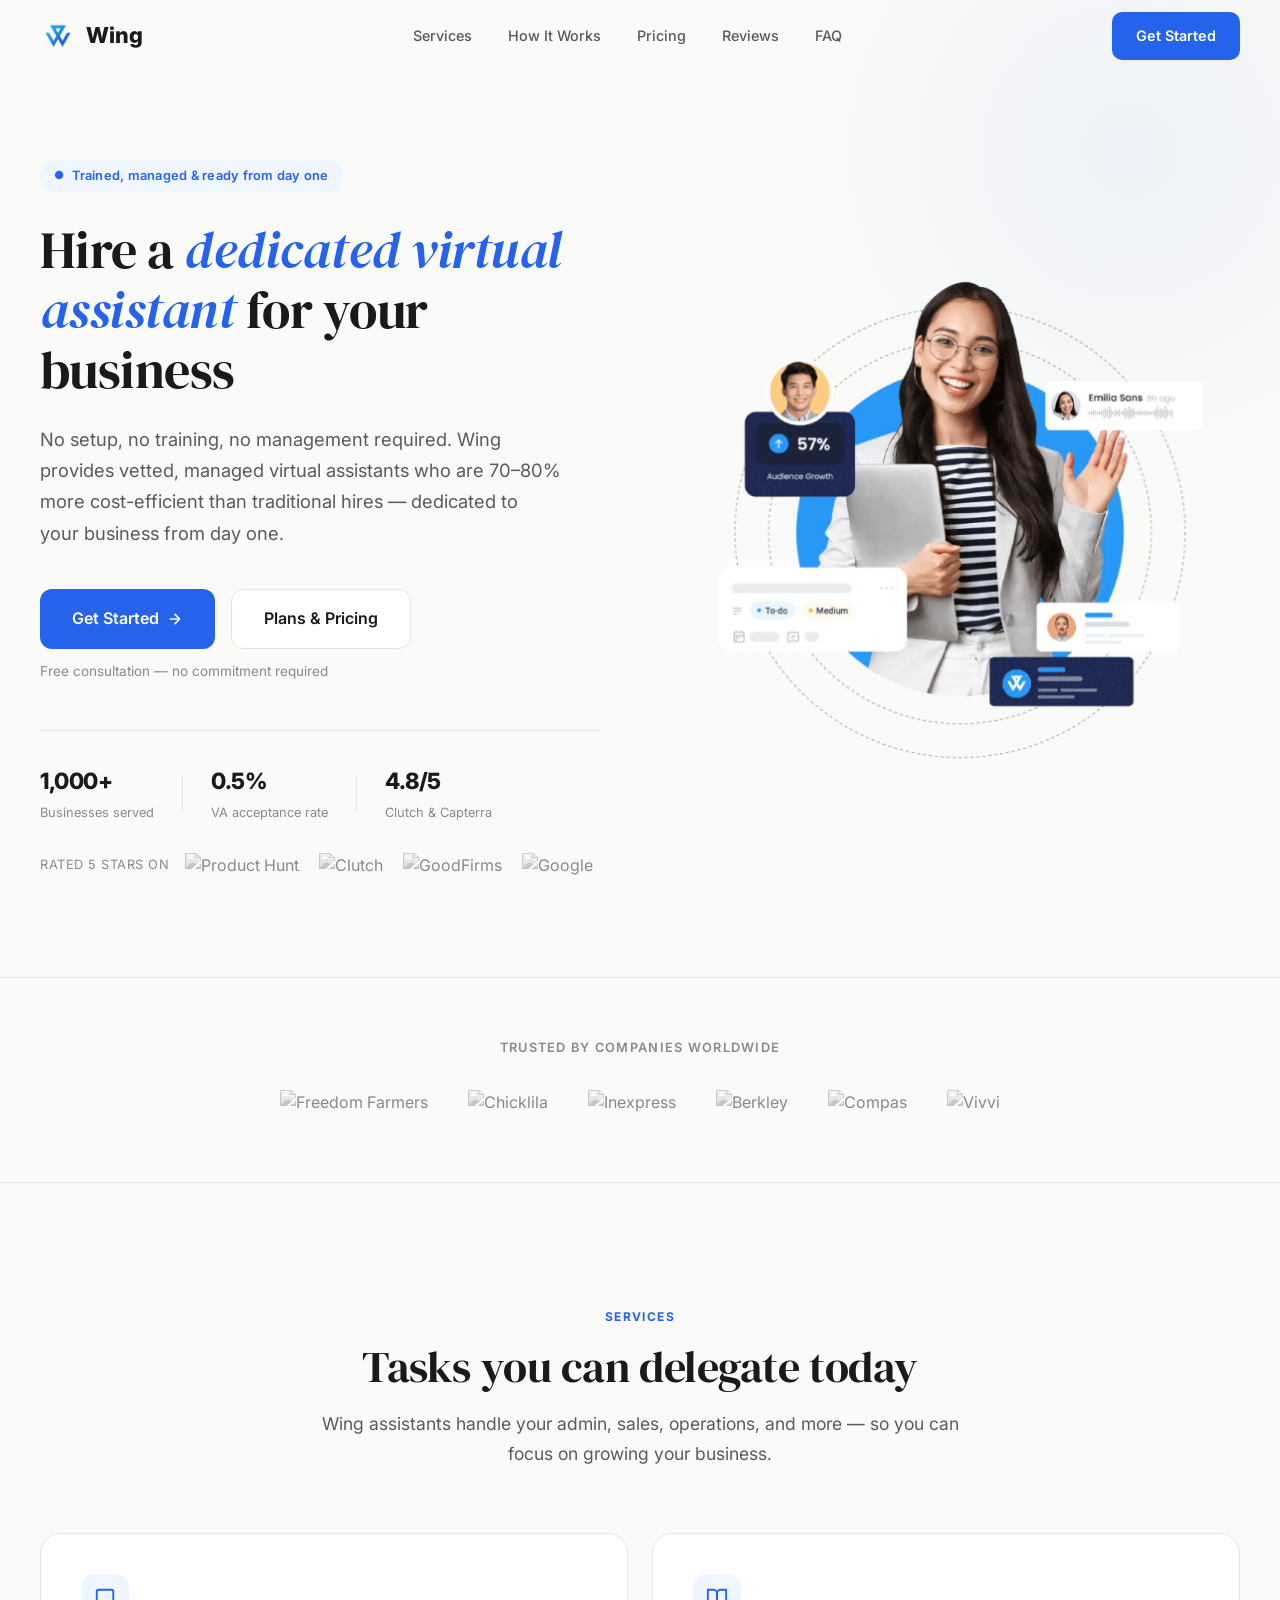
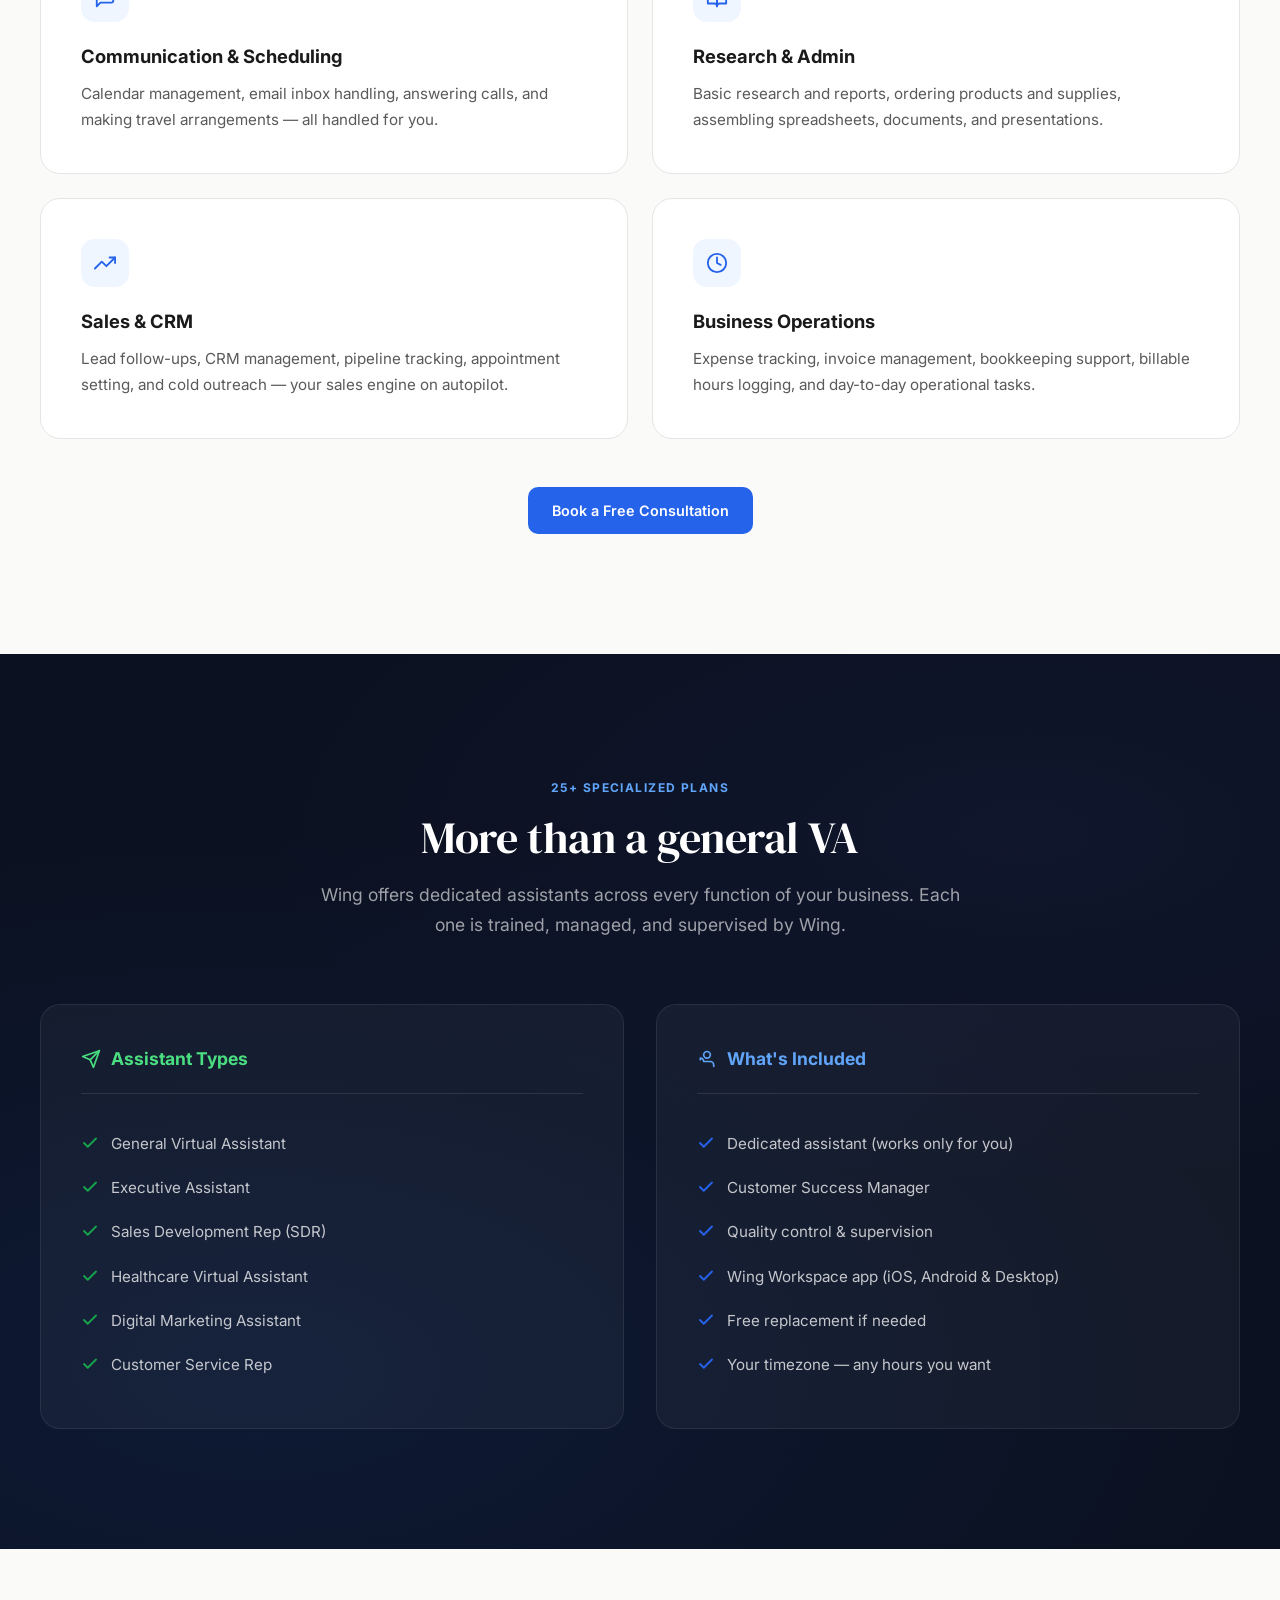
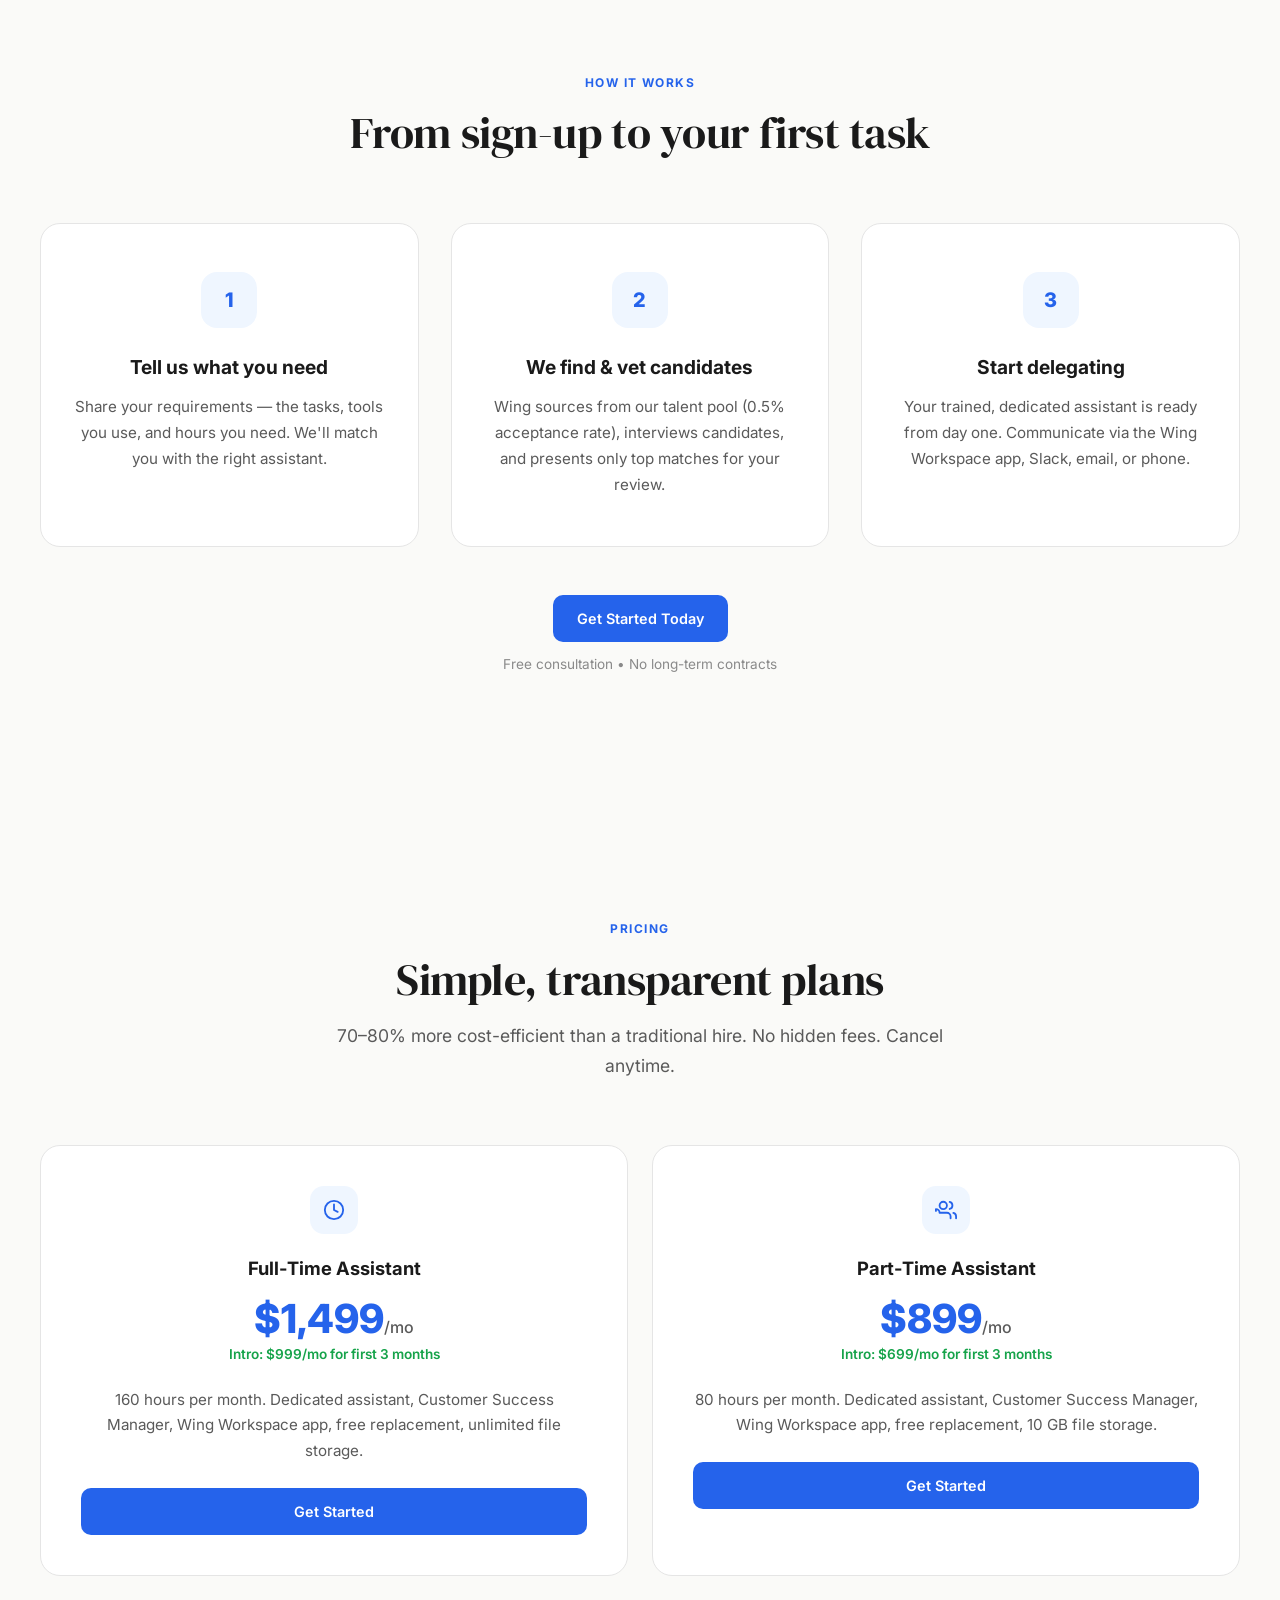
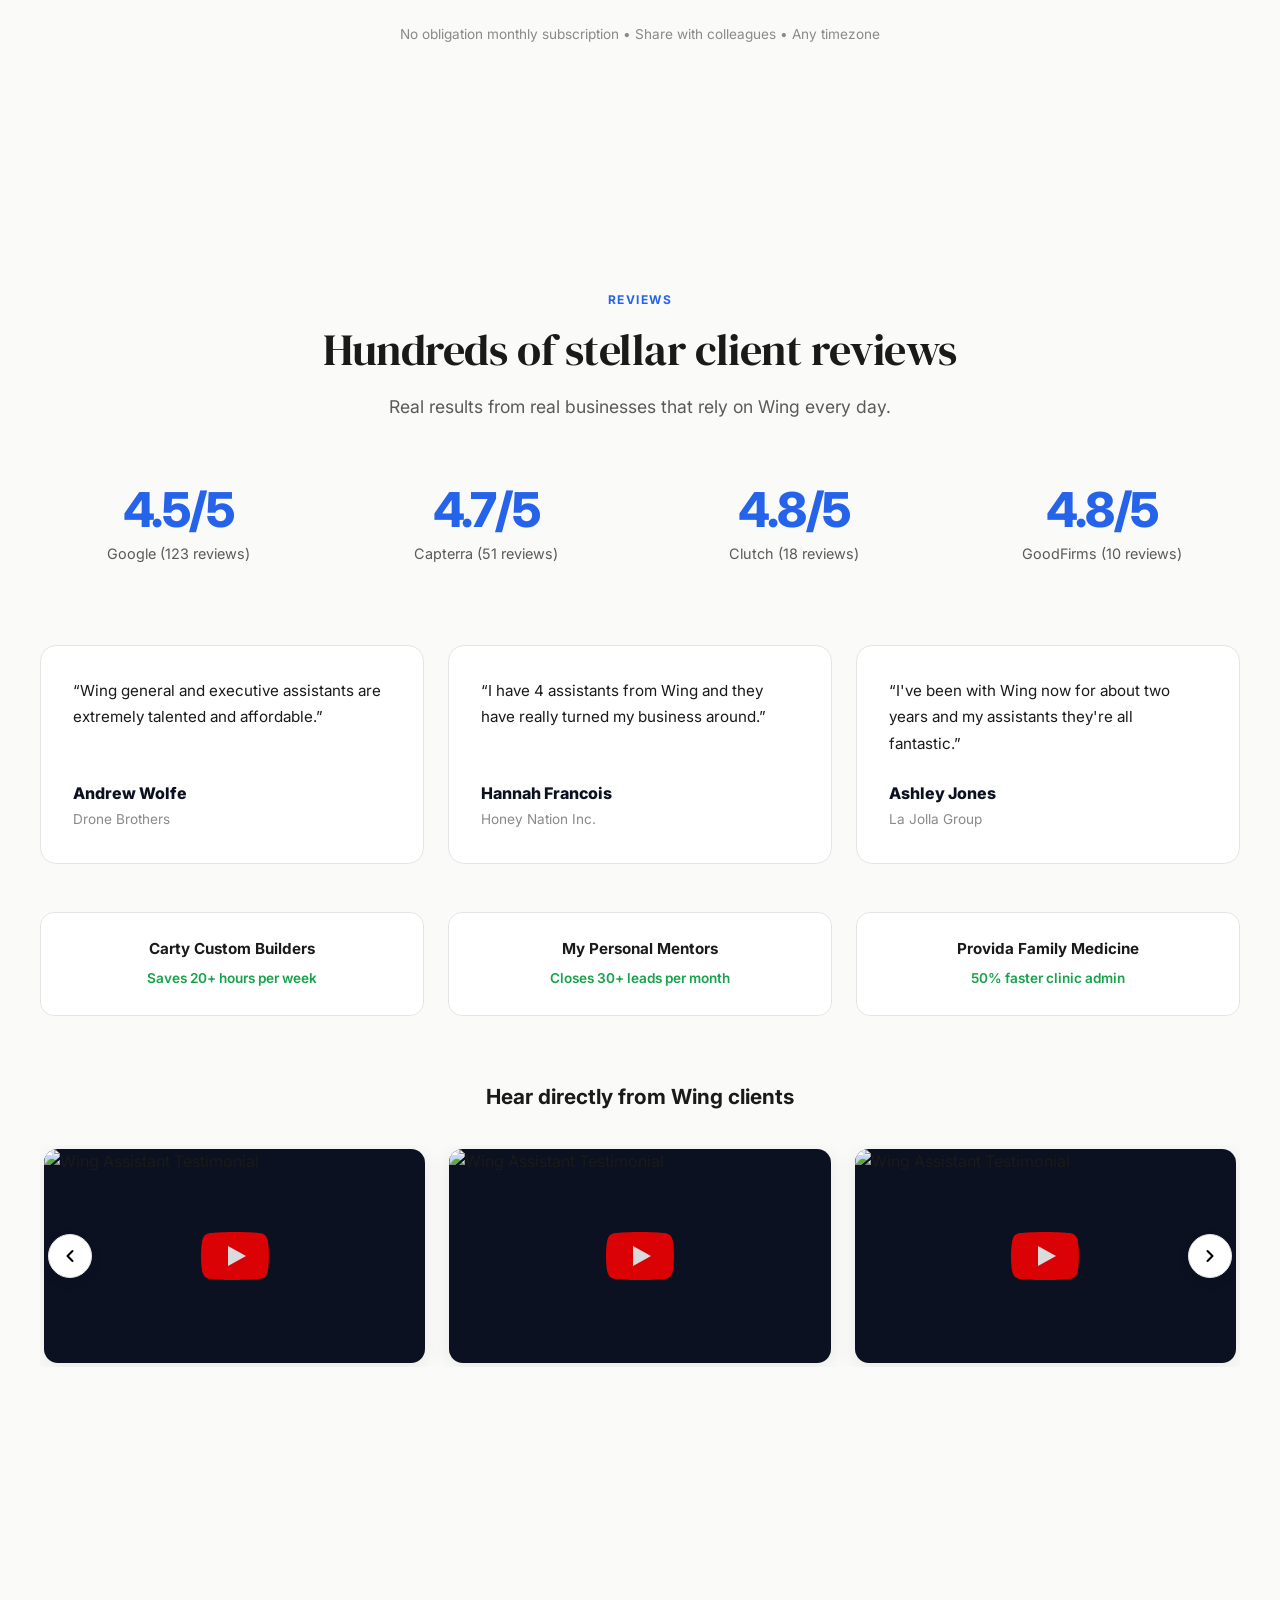
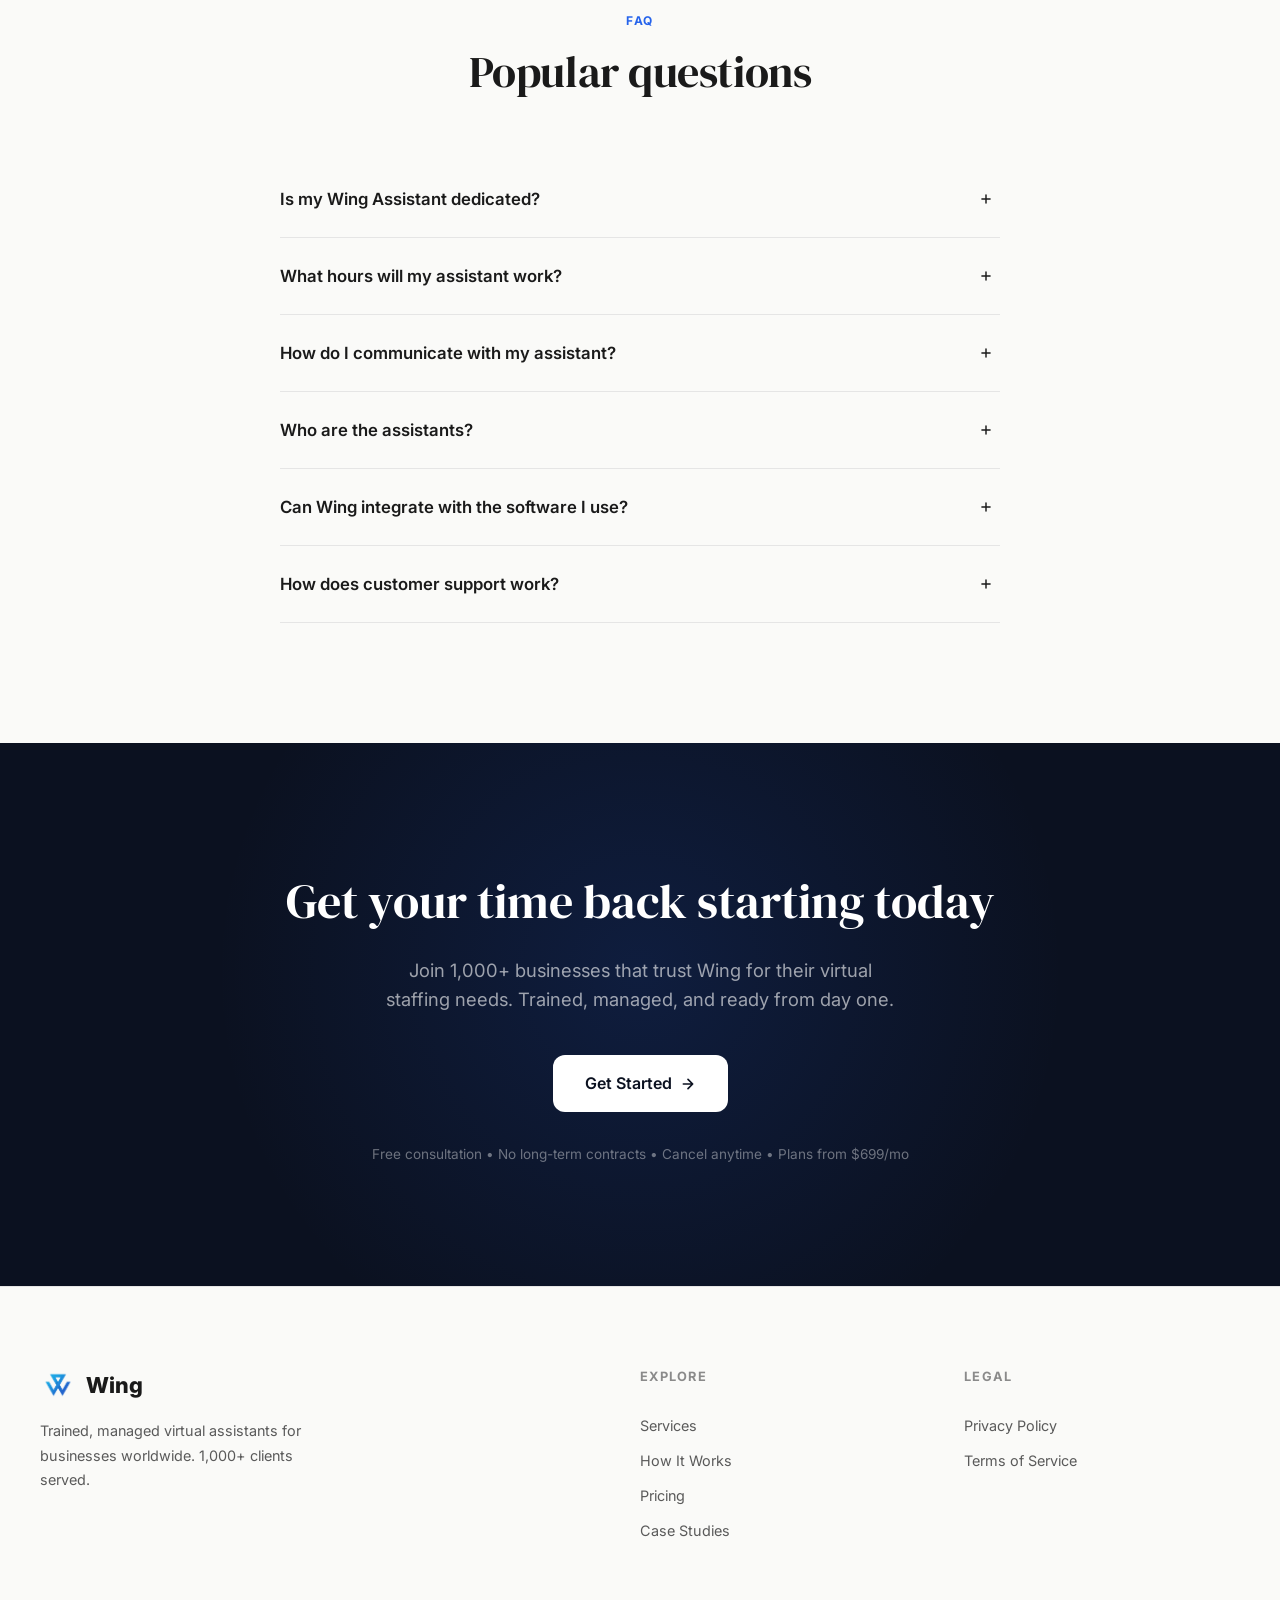
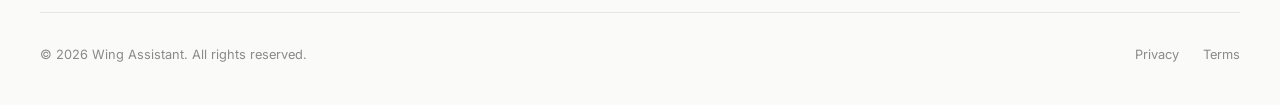
==== commit 89bf1397: "Rewrite lander copy to sell VA services matching wingassistant.com Replaced franchise/operator recru" ====
--- a/index.html
+++ b/index.html
@@ -3,8 +3,8 @@
 <head>
   <meta charset="UTF-8">
   <meta name="viewport" content="width=device-width, initial-scale=1.0">
-  <title>Wing Assistant — Open Your Own Virtual Staffing Location</title>
-  <meta name="description" content="Launch your own Wing Assistant location. Proven business model, $25M+ in revenue, 1,000+ clients served. We provide the talent, tech, and brand — you grow the market.">
+  <title>Wing Assistant — Trained, Managed Virtual Assistants for Your Business</title>
+  <meta name="description" content="Hire a dedicated virtual assistant from Wing. Trained, managed, and ready from day one. 25+ service plans starting at $699/mo. Rated 4.8/5 on Clutch. 1,000+ businesses served.">
   <link rel="preconnect" href="https://fonts.googleapis.com">
   <link rel="preconnect" href="https://fonts.gstatic.com" crossorigin>
   <link href="https://fonts.googleapis.com/css2?family=Inter:wght@400;500;600;700;800;900&family=DM+Serif+Display:ital@0;1&display=swap" rel="stylesheet">
@@ -21,13 +21,14 @@
         Wing
       </a>
       <nav class="nav">
-        <a href="#opportunity">The Opportunity</a>
-        <a href="#model">How It Works</a>
-        <a href="#proof">Results</a>
+        <a href="#services">Services</a>
+        <a href="#how-it-works">How It Works</a>
+        <a href="#pricing">Pricing</a>
+        <a href="#proof">Reviews</a>
         <a href="#faq">FAQ</a>
       </nav>
       <div class="header-actions">
-        <a href="qualify.html" class="btn-primary">Apply Now</a>
+        <a href="qualify.html" class="btn-primary">Get Started</a>
       </div>
       <button class="mobile-toggle" id="mobileToggle" aria-label="Menu">
         <span></span><span></span><span></span>
@@ -40,39 +41,39 @@
     <div class="container">
       <div class="hero-content fade-in">
         <div class="hero-badge">
-          <span>&#9679;</span> Limited locations available — Apply now
-        </div>
-        <h1>Own a piece of the <em>$25M+ virtual staffing</em> machine</h1>
+          <span>&#9679;</span> Trained, managed &amp; ready from day one
+        </div>
+        <h1>Hire a <em>dedicated virtual assistant</em> for your business</h1>
         <p class="hero-sub">
-          Wing Assistant has built the infrastructure, the brand, and the talent pool that serves 1,000+ businesses. Now we're opening new locations for operators who want to plug into a proven, recurring-revenue model.
+          No setup, no training, no management required. Wing provides vetted, managed virtual assistants who are 70&ndash;80% more cost-efficient than traditional hires &mdash; dedicated to your business from day one.
         </p>
         <div class="hero-ctas">
           <a href="qualify.html" class="btn-primary btn-large">
-            See If You Qualify
+            Get Started
             <svg width="16" height="16" viewBox="0 0 24 24" fill="none" stroke="currentColor" stroke-width="2.5" stroke-linecap="round" stroke-linejoin="round"><path d="M5 12h14M12 5l7 7-7 7"/></svg>
           </a>
-          <a href="#model" class="btn-secondary btn-large">Learn How It Works</a>
-        </div>
-        <p class="hero-microcopy">No commitment to apply &mdash; takes 2 minutes</p>
+          <a href="#pricing" class="btn-secondary btn-large">Plans &amp; Pricing</a>
+        </div>
+        <p class="hero-microcopy">Free consultation &mdash; no commitment required</p>
         <div class="hero-proof">
           <div class="hero-stat-row">
             <div class="hero-mini-stat">
-              <strong>$25M+</strong>
-              <span>Revenue generated</span>
+              <strong>1,000+</strong>
+              <span>Businesses served</span>
             </div>
             <div class="hero-mini-divider"></div>
             <div class="hero-mini-stat">
-              <strong>1,000+</strong>
-              <span>Clients served</span>
+              <strong>0.5%</strong>
+              <span>VA acceptance rate</span>
             </div>
             <div class="hero-mini-divider"></div>
             <div class="hero-mini-stat">
-              <strong>210%</strong>
-              <span>YoY growth</span>
+              <strong>4.8/5</strong>
+              <span>Clutch &amp; Capterra</span>
             </div>
           </div>
           <div class="hero-review-bar">
-            <span>Recognized on</span>
+            <span>Rated 5 stars on</span>
             <div class="hero-review-logos">
               <img src="https://cdn-ilbfehp.nitrocdn.com/cgoWepdFhKRvviSNSthVyDGDHPPpczFN/assets/images/optimized/rev-d27a98f/wingassistant.com/wp-content/uploads/2023/08/product-hunt.png" alt="Product Hunt" loading="lazy">
               <img src="https://cdn-ilbfehp.nitrocdn.com/cgoWepdFhKRvviSNSthVyDGDHPPpczFN/assets/images/optimized/rev-d27a98f/wingassistant.com/wp-content/uploads/2023/08/clutch.png" alt="Clutch" loading="lazy">
@@ -91,7 +92,7 @@
   <!-- ═══ TRUST BAR — CLIENT LOGOS ═══ -->
   <section class="trust-bar">
     <div class="container">
-      <p>Trusted by businesses worldwide</p>
+      <p>Trusted by companies worldwide</p>
       <div class="trust-logos">
         <img src="https://cdn-ilbfehp.nitrocdn.com/cgoWepdFhKRvviSNSthVyDGDHPPpczFN/assets/images/optimized/rev-d27a98f/wingassistant.com/wp-content/uploads/2023/10/Freedom-Farmers.png" alt="Freedom Farmers" loading="lazy">
         <img src="https://cdn-ilbfehp.nitrocdn.com/cgoWepdFhKRvviSNSthVyDGDHPPpczFN/assets/images/optimized/rev-d27a98f/wingassistant.com/wp-content/uploads/2023/10/Chicklila.png" alt="Chicklila" loading="lazy">
@@ -103,120 +104,120 @@
     </div>
   </section>
 
-  <!-- ═══ THE OPPORTUNITY ═══ -->
-  <section class="opportunity" id="opportunity">
+  <!-- ═══ SERVICES / WHAT YOU CAN DELEGATE ═══ -->
+  <section class="opportunity" id="services">
     <div class="container">
       <div class="section-header fade-in">
-        <span class="section-label">The Opportunity</span>
-        <h2>Why virtual staffing. Why now.</h2>
-        <p>Remote work isn't a trend — it's the new infrastructure of business. Companies need managed talent, and they need a local partner they trust.</p>
+        <span class="section-label">Services</span>
+        <h2>Tasks you can delegate today</h2>
+        <p>Wing assistants handle your admin, sales, operations, and more &mdash; so you can focus on growing your business.</p>
       </div>
       <div class="opp-grid">
         <div class="opp-card fade-in">
           <div class="opp-icon">
+            <svg viewBox="0 0 24 24" fill="none" stroke="currentColor" stroke-width="2" stroke-linecap="round" stroke-linejoin="round"><path d="M21 15a2 2 0 01-2 2H7l-4 4V5a2 2 0 012-2h14a2 2 0 012 2z"/></svg>
+          </div>
+          <h3>Communication &amp; Scheduling</h3>
+          <p>Calendar management, email inbox handling, answering calls, and making travel arrangements &mdash; all handled for you.</p>
+        </div>
+        <div class="opp-card fade-in">
+          <div class="opp-icon">
+            <svg viewBox="0 0 24 24" fill="none" stroke="currentColor" stroke-width="2" stroke-linecap="round" stroke-linejoin="round"><path d="M2 3h6a4 4 0 014 4v14a3 3 0 00-3-3H2z"/><path d="M22 3h-6a4 4 0 00-4 4v14a3 3 0 013-3h7z"/></svg>
+          </div>
+          <h3>Research &amp; Admin</h3>
+          <p>Basic research and reports, ordering products and supplies, assembling spreadsheets, documents, and presentations.</p>
+        </div>
+        <div class="opp-card fade-in">
+          <div class="opp-icon">
             <svg viewBox="0 0 24 24" fill="none" stroke="currentColor" stroke-width="2" stroke-linecap="round" stroke-linejoin="round"><polyline points="23 6 13.5 15.5 8.5 10.5 1 18"/><polyline points="17 6 23 6 23 12"/></svg>
           </div>
-          <h3>$25.6B market by 2028</h3>
-          <p>The global virtual assistant market is booming. Businesses are shifting from full-time hires to managed, flexible staffing solutions — and the demand keeps climbing.</p>
+          <h3>Sales &amp; CRM</h3>
+          <p>Lead follow-ups, CRM management, pipeline tracking, appointment setting, and cold outreach &mdash; your sales engine on autopilot.</p>
         </div>
         <div class="opp-card fade-in">
           <div class="opp-icon">
             <svg viewBox="0 0 24 24" fill="none" stroke="currentColor" stroke-width="2" stroke-linecap="round" stroke-linejoin="round"><path d="M12 22c5.523 0 10-4.477 10-10S17.523 2 12 2 2 6.477 2 12s4.477 10 10 10z"/><path d="M12 6v6l4 2"/></svg>
           </div>
-          <h3>Recurring revenue model</h3>
-          <p>Clients pay monthly subscriptions. Once onboarded, they stay — Wing's client retention rate is 94%. That means compounding, predictable income for your location.</p>
-        </div>
-        <div class="opp-card fade-in">
-          <div class="opp-icon">
-            <svg viewBox="0 0 24 24" fill="none" stroke="currentColor" stroke-width="2" stroke-linecap="round" stroke-linejoin="round"><path d="M2 3h6a4 4 0 014 4v14a3 3 0 00-3-3H2z"/><path d="M22 3h-6a4 4 0 00-4 4v14a3 3 0 013-3h7z"/></svg>
-          </div>
-          <h3>Proven playbook</h3>
-          <p>You're not starting from scratch. Wing provides the talent pipeline, training systems, technology platform, and operational playbook that's already generated $25M+.</p>
-        </div>
-        <div class="opp-card fade-in">
-          <div class="opp-icon">
-            <svg viewBox="0 0 24 24" fill="none" stroke="currentColor" stroke-width="2" stroke-linecap="round" stroke-linejoin="round"><path d="M17 21v-2a4 4 0 00-4-4H5a4 4 0 00-4-4v2"/><circle cx="9" cy="7" r="4"/><path d="M23 21v-2a4 4 0 00-3-3.87"/><path d="M16 3.13a4 4 0 010 7.75"/></svg>
-          </div>
-          <h3>Low overhead, high margin</h3>
-          <p>No inventory. No warehouse. No heavy infrastructure. Your location runs lean — Wing handles talent sourcing, training, QA, and the tech platform.</p>
+          <h3>Business Operations</h3>
+          <p>Expense tracking, invoice management, bookkeeping support, billable hours logging, and day-to-day operational tasks.</p>
         </div>
       </div>
       <div class="section-cta fade-in">
-        <a href="qualify.html" class="btn-primary">Check If Your Market Is Available</a>
-      </div>
-    </div>
-  </section>
-
-  <!-- ═══ HOW THE MODEL WORKS ═══ -->
-  <section class="model" id="model">
+        <a href="qualify.html" class="btn-primary">Book a Free Consultation</a>
+      </div>
+    </div>
+  </section>
+
+  <!-- ═══ SPECIALIZED PLANS ═══ -->
+  <section class="model" id="how-it-works">
     <div class="container">
       <div class="section-header fade-in">
-        <span class="section-label">The Model</span>
-        <h2>What Wing gives you. What you build.</h2>
-        <p>Think of it as a business-in-a-box. We supply the engine — you bring the local market expertise and client relationships.</p>
+        <span class="section-label">25+ Specialized Plans</span>
+        <h2>More than a general VA</h2>
+        <p>Wing offers dedicated assistants across every function of your business. Each one is trained, managed, and supervised by Wing.</p>
       </div>
       <div class="model-split">
         <div class="model-col fade-in">
           <div class="model-col-header wing-side">
             <svg viewBox="0 0 24 24" fill="none" stroke="currentColor" stroke-width="2" stroke-linecap="round" stroke-linejoin="round" width="20" height="20"><path d="M22 2L11 13"/><path d="M22 2L15 22L11 13L2 9L22 2Z"/></svg>
-            Wing Provides
+            Assistant Types
           </div>
           <ul class="model-list">
             <li>
               <svg width="18" height="18" viewBox="0 0 24 24" fill="none" stroke="#16A34A" stroke-width="2.5" stroke-linecap="round" stroke-linejoin="round"><polyline points="20 6 9 17 4 12"/></svg>
-              Vetted talent pool (top 0.5% acceptance rate)
+              General Virtual Assistant
             </li>
             <li>
               <svg width="18" height="18" viewBox="0 0 24 24" fill="none" stroke="#16A34A" stroke-width="2.5" stroke-linecap="round" stroke-linejoin="round"><polyline points="20 6 9 17 4 12"/></svg>
-              Wing WorkSpace platform &amp; technology
+              Executive Assistant
             </li>
             <li>
               <svg width="18" height="18" viewBox="0 0 24 24" fill="none" stroke="#16A34A" stroke-width="2.5" stroke-linecap="round" stroke-linejoin="round"><polyline points="20 6 9 17 4 12"/></svg>
-              Training programs &amp; quality assurance
+              Sales Development Rep (SDR)
             </li>
             <li>
               <svg width="18" height="18" viewBox="0 0 24 24" fill="none" stroke="#16A34A" stroke-width="2.5" stroke-linecap="round" stroke-linejoin="round"><polyline points="20 6 9 17 4 12"/></svg>
-              Brand, marketing assets &amp; sales collateral
+              Healthcare Virtual Assistant
             </li>
             <li>
               <svg width="18" height="18" viewBox="0 0 24 24" fill="none" stroke="#16A34A" stroke-width="2.5" stroke-linecap="round" stroke-linejoin="round"><polyline points="20 6 9 17 4 12"/></svg>
-              Customer Success Manager framework
+              Digital Marketing Assistant
             </li>
             <li>
               <svg width="18" height="18" viewBox="0 0 24 24" fill="none" stroke="#16A34A" stroke-width="2.5" stroke-linecap="round" stroke-linejoin="round"><polyline points="20 6 9 17 4 12"/></svg>
-              Operational playbook &amp; ongoing support
+              Customer Service Rep
             </li>
           </ul>
         </div>
         <div class="model-col fade-in">
           <div class="model-col-header you-side">
             <svg viewBox="0 0 24 24" fill="none" stroke="currentColor" stroke-width="2" stroke-linecap="round" stroke-linejoin="round" width="20" height="20"><path d="M20 21v-2a4 4 0 00-4-4H8a4 4 0 00-4-4v2"/><circle cx="12" cy="7" r="4"/></svg>
-            You Build
+            What's Included
           </div>
           <ul class="model-list">
             <li>
               <svg width="18" height="18" viewBox="0 0 24 24" fill="none" stroke="#2563EB" stroke-width="2.5" stroke-linecap="round" stroke-linejoin="round"><polyline points="20 6 9 17 4 12"/></svg>
-              Local client acquisition &amp; relationships
+              Dedicated assistant (works only for you)
             </li>
             <li>
               <svg width="18" height="18" viewBox="0 0 24 24" fill="none" stroke="#2563EB" stroke-width="2.5" stroke-linecap="round" stroke-linejoin="round"><polyline points="20 6 9 17 4 12"/></svg>
-              Your market territory
+              Customer Success Manager
             </li>
             <li>
               <svg width="18" height="18" viewBox="0 0 24 24" fill="none" stroke="#2563EB" stroke-width="2.5" stroke-linecap="round" stroke-linejoin="round"><polyline points="20 6 9 17 4 12"/></svg>
-              Client onboarding &amp; account management
+              Quality control &amp; supervision
             </li>
             <li>
               <svg width="18" height="18" viewBox="0 0 24 24" fill="none" stroke="#2563EB" stroke-width="2.5" stroke-linecap="round" stroke-linejoin="round"><polyline points="20 6 9 17 4 12"/></svg>
-              Revenue growth in your region
+              Wing Workspace app (iOS, Android &amp; Desktop)
             </li>
             <li>
               <svg width="18" height="18" viewBox="0 0 24 24" fill="none" stroke="#2563EB" stroke-width="2.5" stroke-linecap="round" stroke-linejoin="round"><polyline points="20 6 9 17 4 12"/></svg>
-              Community &amp; networking presence
+              Free replacement if needed
             </li>
             <li>
               <svg width="18" height="18" viewBox="0 0 24 24" fill="none" stroke="#2563EB" stroke-width="2.5" stroke-linecap="round" stroke-linejoin="round"><polyline points="20 6 9 17 4 12"/></svg>
-              Scaling your team of VAs
+              Your timezone &mdash; any hours you want
             </li>
           </ul>
         </div>
@@ -224,33 +225,73 @@
     </div>
   </section>
 
-  <!-- ═══ STEPS ═══ -->
+  <!-- ═══ HOW IT WORKS ═══ -->
   <section class="steps-section">
     <div class="container">
       <div class="section-header fade-in">
-        <span class="section-label">Your Path</span>
-        <h2>From application to your first client</h2>
+        <span class="section-label">How It Works</span>
+        <h2>From sign-up to your first task</h2>
       </div>
       <div class="steps-grid">
         <div class="step-card fade-in">
           <div class="step-number">1</div>
-          <h3>Apply &amp; qualify</h3>
-          <p>Fill out a short application so we understand your background, market, and goals. We'll review fit on both sides.</p>
+          <h3>Tell us what you need</h3>
+          <p>Share your requirements &mdash; the tasks, tools you use, and hours you need. We'll match you with the right assistant.</p>
         </div>
         <div class="step-card fade-in">
           <div class="step-number">2</div>
-          <h3>Discovery call</h3>
-          <p>Speak directly with our expansion team. We'll walk through the model, answer every question, and map out your territory.</p>
+          <h3>We find &amp; vet candidates</h3>
+          <p>Wing sources from our talent pool (0.5% acceptance rate), interviews candidates, and presents only top matches for your review.</p>
         </div>
         <div class="step-card fade-in">
           <div class="step-number">3</div>
-          <h3>Onboard &amp; launch</h3>
-          <p>Get access to Wing's platform, talent pool, playbook, and launch kit. Your first clients can be live within weeks.</p>
+          <h3>Start delegating</h3>
+          <p>Your trained, dedicated assistant is ready from day one. Communicate via the Wing Workspace app, Slack, email, or phone.</p>
         </div>
       </div>
       <div class="section-cta fade-in">
-        <a href="qualify.html" class="btn-primary">Start Your Application</a>
-        <p class="section-cta-sub">2-minute application &bull; No fees to apply</p>
+        <a href="qualify.html" class="btn-primary">Get Started Today</a>
+        <p class="section-cta-sub">Free consultation &bull; No long-term contracts</p>
+      </div>
+    </div>
+  </section>
+
+  <!-- ═══ PRICING ═══ -->
+  <section class="opportunity" id="pricing">
+    <div class="container">
+      <div class="section-header fade-in">
+        <span class="section-label">Pricing</span>
+        <h2>Simple, transparent plans</h2>
+        <p>70&ndash;80% more cost-efficient than a traditional hire. No hidden fees. Cancel anytime.</p>
+      </div>
+      <div class="opp-grid" style="grid-template-columns: 1fr 1fr;">
+        <div class="opp-card fade-in" style="text-align: center;">
+          <div class="opp-icon" style="margin: 0 auto 20px;">
+            <svg viewBox="0 0 24 24" fill="none" stroke="currentColor" stroke-width="2" stroke-linecap="round" stroke-linejoin="round"><path d="M12 22c5.523 0 10-4.477 10-10S17.523 2 12 2 2 6.477 2 12s4.477 10 10 10z"/><path d="M12 6v6l4 2"/></svg>
+          </div>
+          <h3>Full-Time Assistant</h3>
+          <p style="font-size: 2.5rem; font-weight: 800; color: var(--color-accent); margin: 16px 0 4px; line-height: 1;">$1,499<span style="font-size: 1rem; font-weight: 500; color: var(--color-text-secondary);">/mo</span></p>
+          <p style="font-size: 0.85rem; color: var(--color-green); font-weight: 600; margin-bottom: 20px;">Intro: $999/mo for first 3 months</p>
+          <p>160 hours per month. Dedicated assistant, Customer Success Manager, Wing Workspace app, free replacement, unlimited file storage.</p>
+          <div style="margin-top: 24px;">
+            <a href="qualify.html" class="btn-primary btn-full">Get Started</a>
+          </div>
+        </div>
+        <div class="opp-card fade-in" style="text-align: center;">
+          <div class="opp-icon" style="margin: 0 auto 20px;">
+            <svg viewBox="0 0 24 24" fill="none" stroke="currentColor" stroke-width="2" stroke-linecap="round" stroke-linejoin="round"><path d="M17 21v-2a4 4 0 00-4-4H5a4 4 0 00-4-4v2"/><circle cx="9" cy="7" r="4"/><path d="M23 21v-2a4 4 0 00-3-3.87"/><path d="M16 3.13a4 4 0 010 7.75"/></svg>
+          </div>
+          <h3>Part-Time Assistant</h3>
+          <p style="font-size: 2.5rem; font-weight: 800; color: var(--color-accent); margin: 16px 0 4px; line-height: 1;">$899<span style="font-size: 1rem; font-weight: 500; color: var(--color-text-secondary);">/mo</span></p>
+          <p style="font-size: 0.85rem; color: var(--color-green); font-weight: 600; margin-bottom: 20px;">Intro: $699/mo for first 3 months</p>
+          <p>80 hours per month. Dedicated assistant, Customer Success Manager, Wing Workspace app, free replacement, 10 GB file storage.</p>
+          <div style="margin-top: 24px;">
+            <a href="qualify.html" class="btn-primary btn-full">Get Started</a>
+          </div>
+        </div>
+      </div>
+      <div class="section-cta fade-in">
+        <p class="section-cta-sub">No obligation monthly subscription &bull; Share with colleagues &bull; Any timezone</p>
       </div>
     </div>
   </section>
@@ -259,26 +300,26 @@
   <section class="social-proof" id="proof">
     <div class="container">
       <div class="section-header fade-in">
-        <span class="section-label">Proven Results</span>
-        <h2>What Wing clients are saying</h2>
-        <p>Real reviews from real businesses that rely on Wing every day.</p>
+        <span class="section-label">Reviews</span>
+        <h2>Hundreds of stellar client reviews</h2>
+        <p>Real results from real businesses that rely on Wing every day.</p>
       </div>
       <div class="stats-row fade-in">
         <div class="stat-item">
-          <div class="stat-number">4.3/5</div>
-          <div class="stat-label">Trustpilot rating</div>
+          <div class="stat-number">4.5/5</div>
+          <div class="stat-label">Google (123 reviews)</div>
         </div>
         <div class="stat-item">
-          <div class="stat-number">1,000+</div>
-          <div class="stat-label">Businesses served</div>
+          <div class="stat-number">4.7/5</div>
+          <div class="stat-label">Capterra (51 reviews)</div>
         </div>
         <div class="stat-item">
-          <div class="stat-number">0.5%</div>
-          <div class="stat-label">VA acceptance rate</div>
+          <div class="stat-number">4.8/5</div>
+          <div class="stat-label">Clutch (18 reviews)</div>
         </div>
         <div class="stat-item">
-          <div class="stat-number">210%</div>
-          <div class="stat-label">Year-over-year growth</div>
+          <div class="stat-number">4.8/5</div>
+          <div class="stat-label">GoodFirms (10 reviews)</div>
         </div>
       </div>
       <div class="testimonials-grid">
@@ -297,10 +338,10 @@
           </div>
         </div>
         <div class="testimonial-card fade-in">
-          <blockquote>&ldquo;The recruitment process was absolutely wonderful. I recommend Wing&rdquo;</blockquote>
+          <blockquote>&ldquo;I've been with Wing now for about two years and my assistants they're all fantastic.&rdquo;</blockquote>
           <div class="testimonial-author">
-            <div class="testimonial-name">Carlos Baltazar</div>
-            <div class="testimonial-company">Provida Family Medicine</div>
+            <div class="testimonial-name">Ashley Jones</div>
+            <div class="testimonial-company">La Jolla Group</div>
           </div>
         </div>
       </div>
@@ -419,61 +460,61 @@
     <div class="container">
       <div class="section-header fade-in">
         <span class="section-label">FAQ</span>
-        <h2>Common questions</h2>
+        <h2>Popular questions</h2>
       </div>
       <div class="faq-list">
         <div class="faq-item fade-in">
           <button class="faq-question">
-            Is this a franchise?
+            Is my Wing Assistant dedicated?
             <span class="faq-icon"><svg width="14" height="14" viewBox="0 0 24 24" fill="none" stroke="currentColor" stroke-width="2.5" stroke-linecap="round"><line x1="12" y1="5" x2="12" y2="19"/><line x1="5" y1="12" x2="19" y2="12"/></svg></span>
           </button>
           <div class="faq-answer">
-            <div class="faq-answer-inner">Wing's expansion model gives you the benefits of a franchise — brand, systems, support — with the flexibility of a licensed partnership. You operate under the Wing brand with access to our full infrastructure, talent pool, and technology platform.</div>
+            <div class="faq-answer-inner">Yes. Your Wing Assistant only works on your tasks during the agreed-upon hours. They are fully dedicated to your business.</div>
           </div>
         </div>
         <div class="faq-item fade-in">
           <button class="faq-question">
-            Do I need staffing or VA industry experience?
+            What hours will my assistant work?
             <span class="faq-icon"><svg width="14" height="14" viewBox="0 0 24 24" fill="none" stroke="currentColor" stroke-width="2.5" stroke-linecap="round"><line x1="12" y1="5" x2="12" y2="19"/><line x1="5" y1="12" x2="19" y2="12"/></svg></span>
           </button>
           <div class="faq-answer">
-            <div class="faq-answer-inner">No. Wing provides the operational playbook, training, and ongoing support. What matters most is business acumen, a network in your local market, and the drive to build client relationships. We handle the talent side.</div>
+            <div class="faq-answer-inner">That's your choice. Wing Assistants work for clients worldwide &mdash; we can handle any timezone. You set the hours that work for your business.</div>
           </div>
         </div>
         <div class="faq-item fade-in">
           <button class="faq-question">
-            What does Wing handle vs. what do I handle?
+            How do I communicate with my assistant?
             <span class="faq-icon"><svg width="14" height="14" viewBox="0 0 24 24" fill="none" stroke="currentColor" stroke-width="2.5" stroke-linecap="round"><line x1="12" y1="5" x2="12" y2="19"/><line x1="5" y1="12" x2="19" y2="12"/></svg></span>
           </button>
           <div class="faq-answer">
-            <div class="faq-answer-inner">Wing handles talent sourcing, vetting (0.5% acceptance rate), training, QA, the technology platform, and ongoing VA management. You focus on client acquisition, relationship management, and growing your territory. A Customer Success Manager framework is provided to help you deliver world-class service.</div>
+            <div class="faq-answer-inner">Wing offers multiple communication methods: the Wing Workspace web and mobile app, Slack integration, a dedicated phone number for calls and texts, and email. WhatsApp and Microsoft Teams are also available upon request.</div>
           </div>
         </div>
         <div class="faq-item fade-in">
           <button class="faq-question">
-            How quickly can I start generating revenue?
+            Who are the assistants?
             <span class="faq-icon"><svg width="14" height="14" viewBox="0 0 24 24" fill="none" stroke="currentColor" stroke-width="2.5" stroke-linecap="round"><line x1="12" y1="5" x2="12" y2="19"/><line x1="5" y1="12" x2="19" y2="12"/></svg></span>
           </button>
           <div class="faq-answer">
-            <div class="faq-answer-inner">Most new operators onboard their first clients within the first few weeks of launch. Because Wing's infrastructure is already built, there's no lengthy setup period. You can begin client outreach as soon as onboarding is complete.</div>
+            <div class="faq-answer-inner">Wing Assistants are based worldwide. They are typically college-educated, fluent English speakers with professional experience. Only the top 0.5% of applicants are accepted into the Wing talent pool.</div>
           </div>
         </div>
         <div class="faq-item fade-in">
           <button class="faq-question">
-            What kind of businesses become Wing clients?
+            Can Wing integrate with the software I use?
             <span class="faq-icon"><svg width="14" height="14" viewBox="0 0 24 24" fill="none" stroke="currentColor" stroke-width="2.5" stroke-linecap="round"><line x1="12" y1="5" x2="12" y2="19"/><line x1="5" y1="12" x2="19" y2="12"/></svg></span>
           </button>
           <div class="faq-answer">
-            <div class="faq-answer-inner">Wing serves SMBs across every sector — real estate, healthcare, legal, e-commerce, SaaS, finance, and more. Any business that needs help with admin, sales support, customer service, or operations is a potential client. The market is massive and growing.</div>
+            <div class="faq-answer-inner">Yes. Wing can use any software you use &mdash; Salesforce, Trello, HubSpot, Hootsuite, Later, and more. Your assistant will learn your tools and workflows.</div>
           </div>
         </div>
         <div class="faq-item fade-in">
           <button class="faq-question">
-            Is there territory protection?
+            How does customer support work?
             <span class="faq-icon"><svg width="14" height="14" viewBox="0 0 24 24" fill="none" stroke="currentColor" stroke-width="2.5" stroke-linecap="round"><line x1="12" y1="5" x2="12" y2="19"/><line x1="5" y1="12" x2="19" y2="12"/></svg></span>
           </button>
           <div class="faq-answer">
-            <div class="faq-answer-inner">Yes. Each operator gets a defined market territory so you're not competing with other Wing locations. This is discussed during the discovery call and formalized in your agreement.</div>
+            <div class="faq-answer-inner">Wing has excellent customer support available round the clock on all plans, with a guaranteed reply time of 3 minutes. You also get a dedicated Customer Success Manager to help with any aspect of the Wing experience.</div>
           </div>
         </div>
       </div>
@@ -483,13 +524,13 @@
   <!-- ═══ FINAL CTA ═══ -->
   <section class="final-cta">
     <div class="container fade-in">
-      <h2>Your market won't stay open forever</h2>
-      <p>Wing is selectively opening territories for operators who want recurring revenue, a proven brand, and a business that scales. Check if your area is still available.</p>
+      <h2>Get your time back starting today</h2>
+      <p>Join 1,000+ businesses that trust Wing for their virtual staffing needs. Trained, managed, and ready from day one.</p>
       <a href="qualify.html" class="btn-primary btn-large">
-        See If You Qualify
+        Get Started
         <svg width="16" height="16" viewBox="0 0 24 24" fill="none" stroke="currentColor" stroke-width="2.5" stroke-linecap="round" stroke-linejoin="round"><path d="M5 12h14M12 5l7 7-7 7"/></svg>
       </a>
-      <div class="final-cta-trust">No commitment to apply &bull; 2-minute application &bull; 15-minute discovery call &bull; Limited territories</div>
+      <div class="final-cta-trust">Free consultation &bull; No long-term contracts &bull; Cancel anytime &bull; Plans from $699/mo</div>
     </div>
   </section>
 
@@ -502,13 +543,13 @@
             <img src="logo.webp" alt="Wing" class="logo-img">
             Wing
           </a>
-          <p>The virtual staffing brand trusted by 1,000+ businesses. Now expanding through licensed operators.</p>
+          <p>Trained, managed virtual assistants for businesses worldwide. 1,000+ clients served.</p>
         </div>
         <div class="footer-col">
           <h4>Explore</h4>
-          <a href="#opportunity">The Opportunity</a>
-          <a href="#model">How It Works</a>
-          <a href="#proof">Results</a>
+          <a href="#services">Services</a>
+          <a href="#how-it-works">How It Works</a>
+          <a href="#pricing">Pricing</a>
           <a href="https://wingassistant.com/case-studies/" target="_blank">Case Studies</a>
         </div>
         <div class="footer-col">
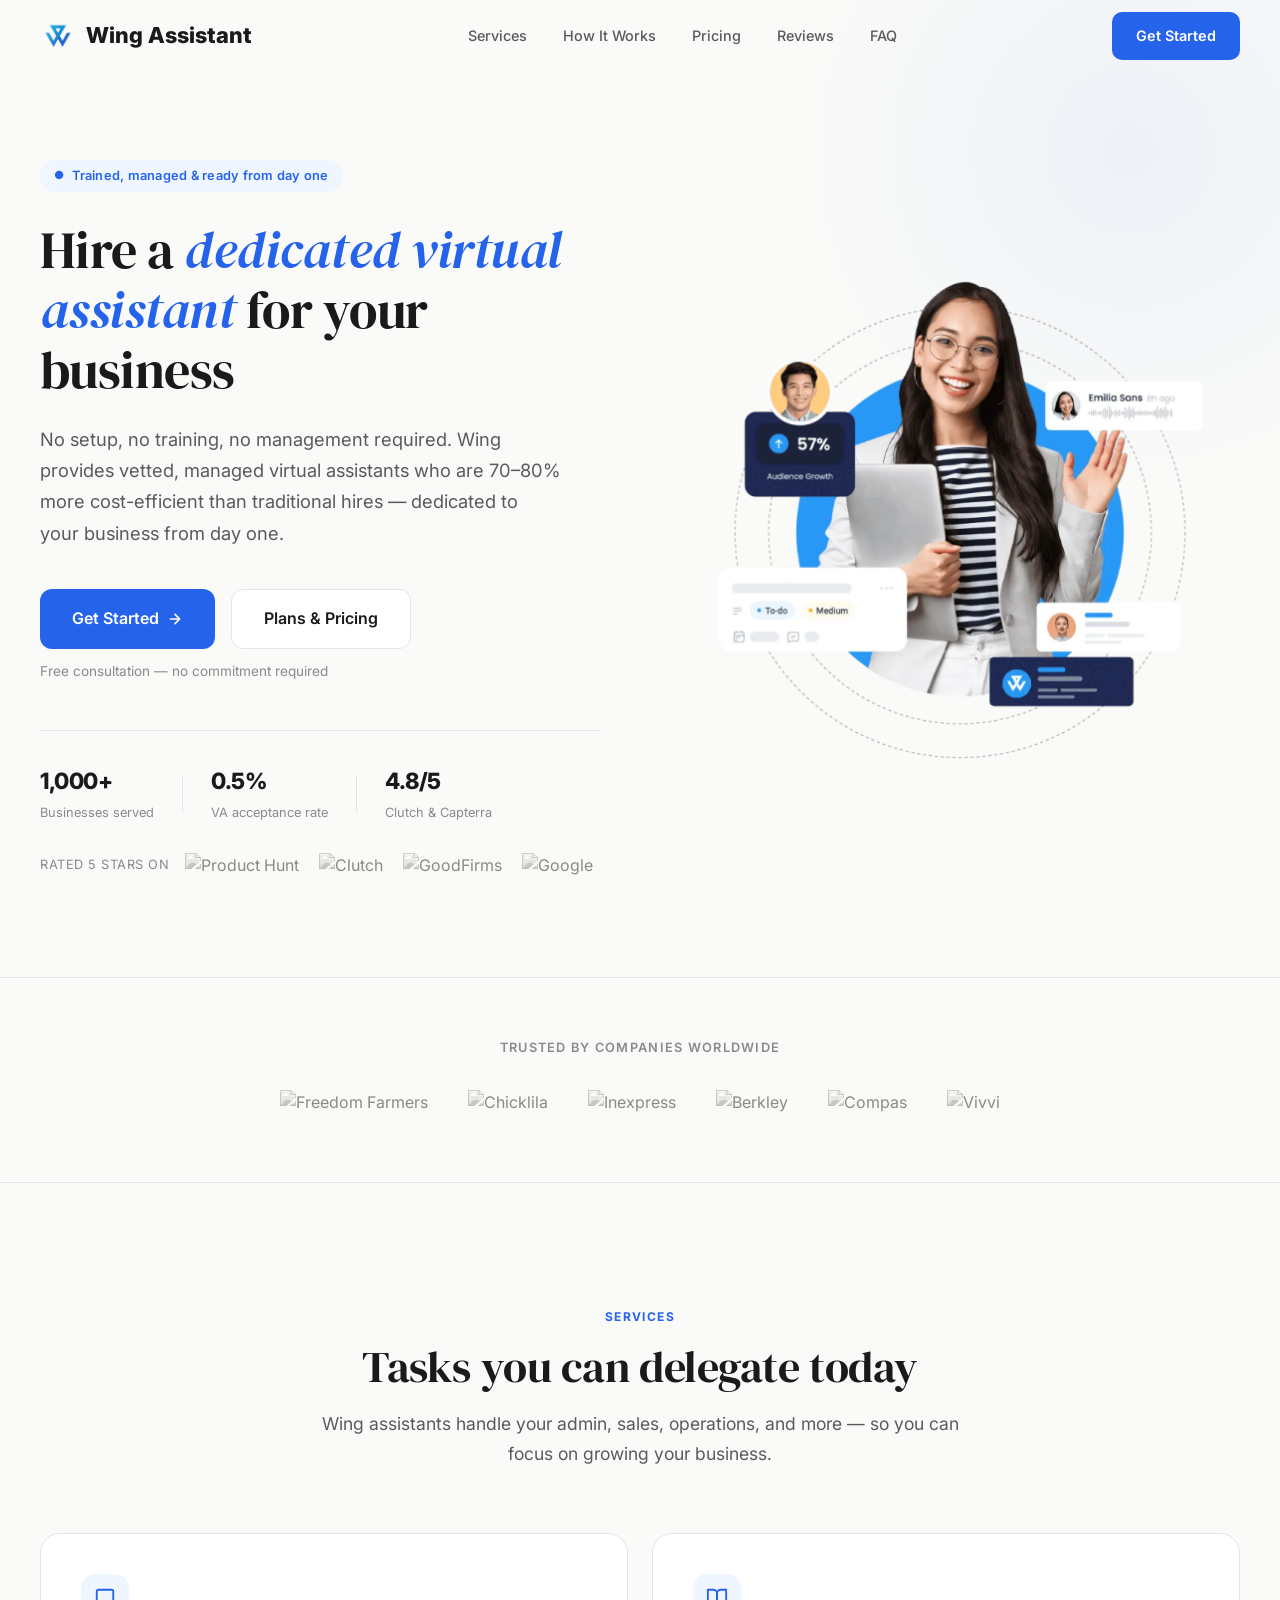
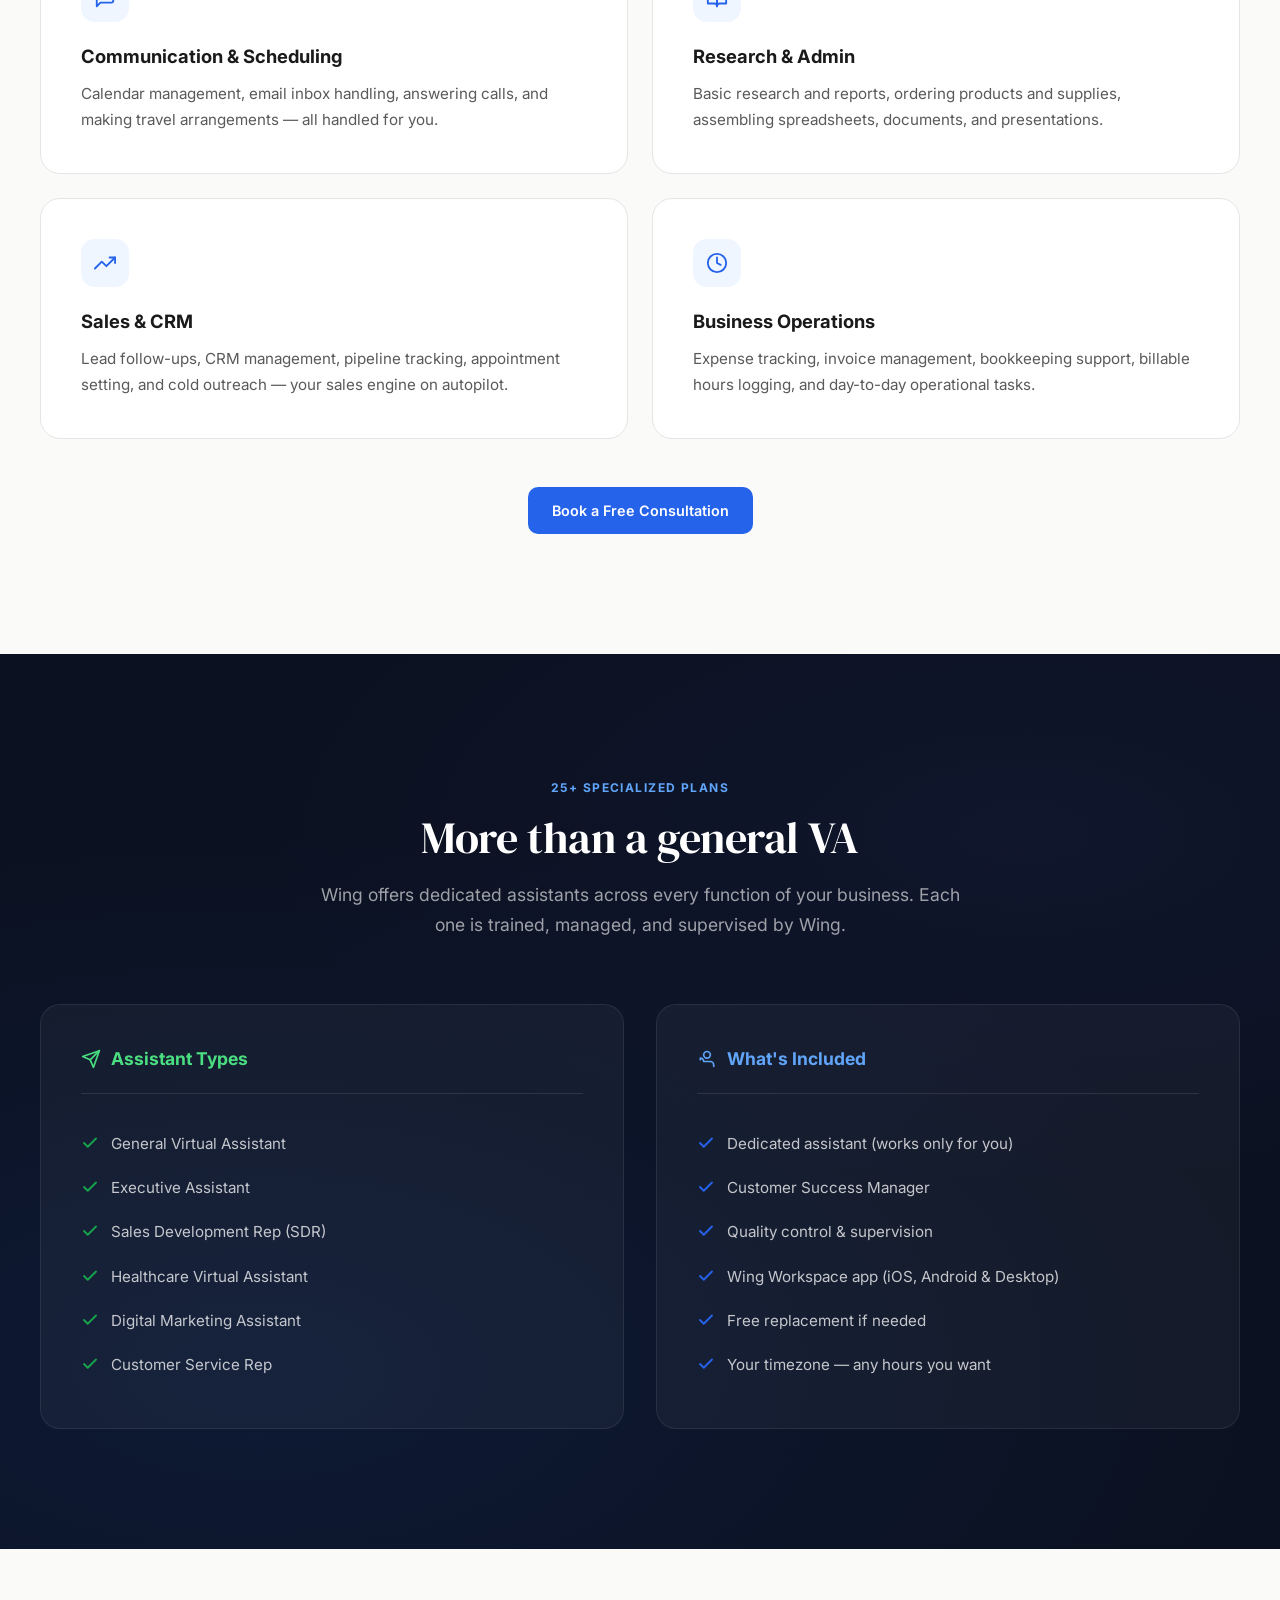
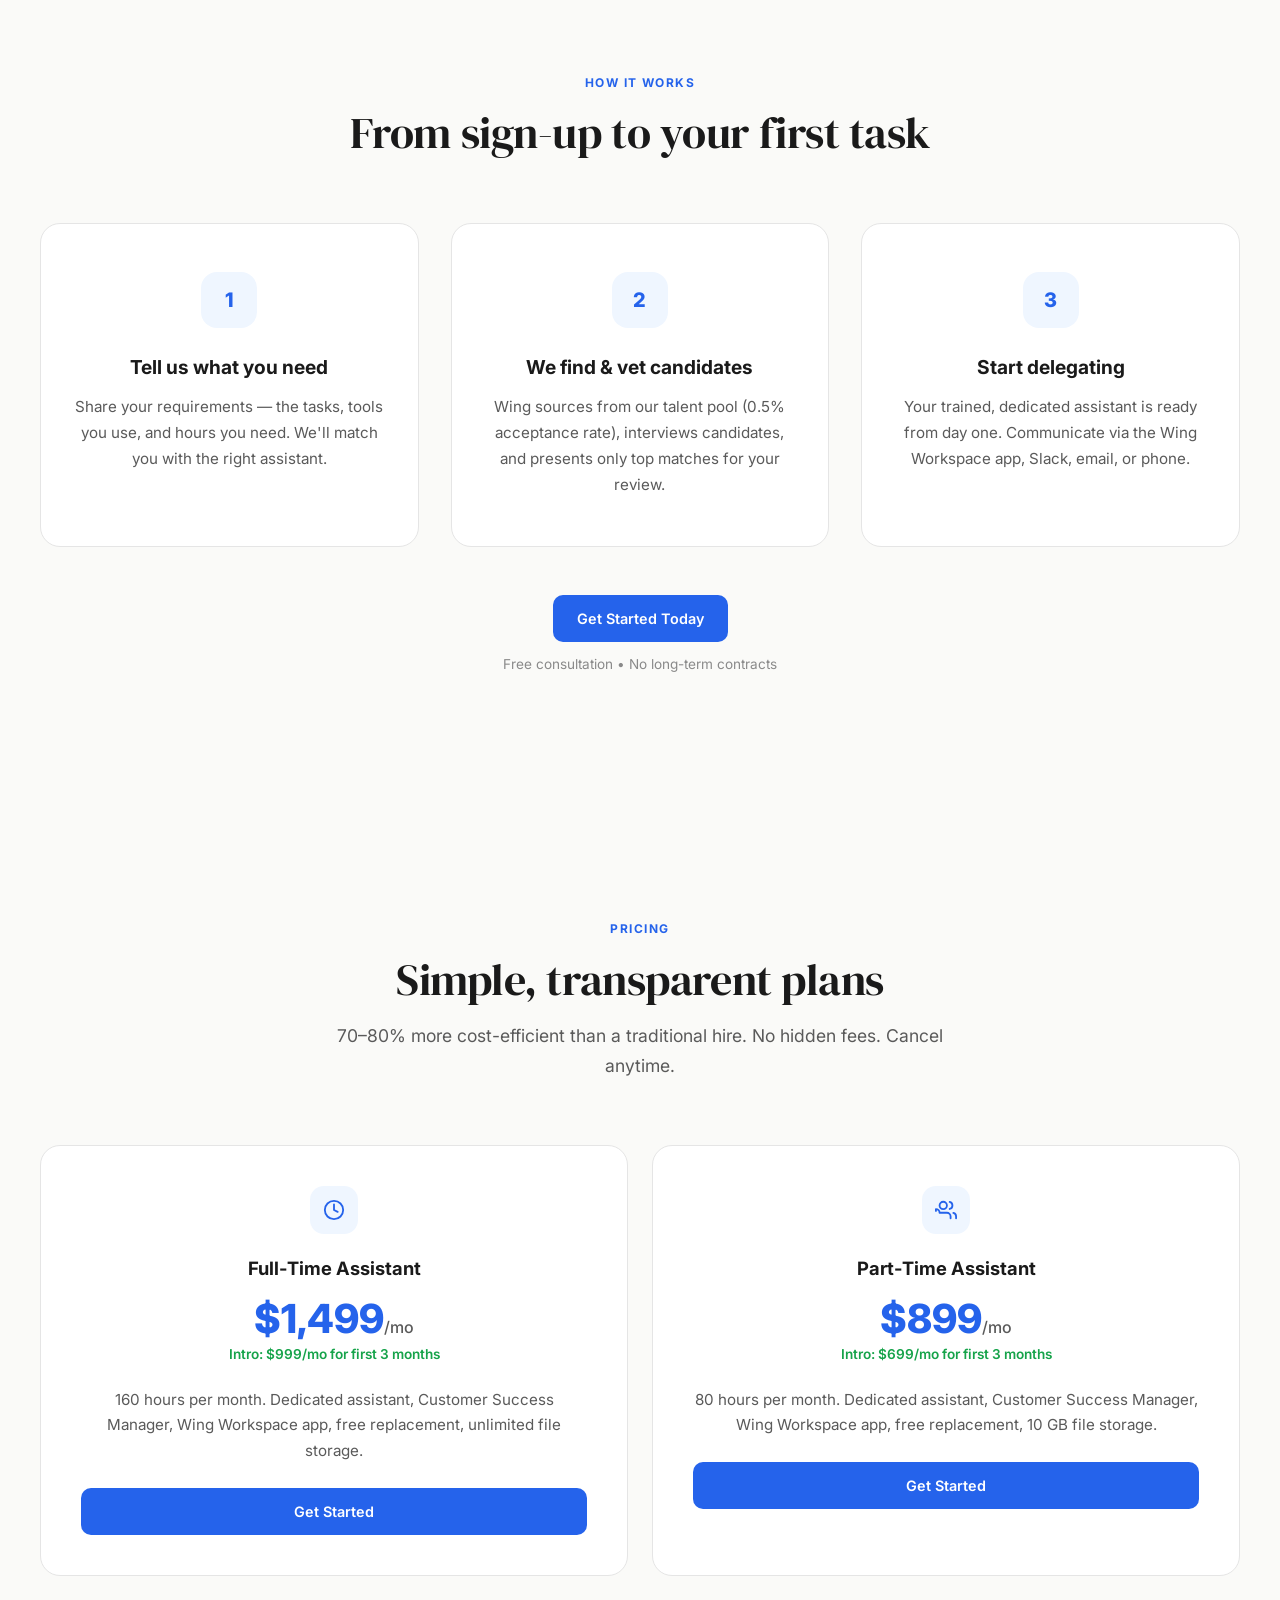
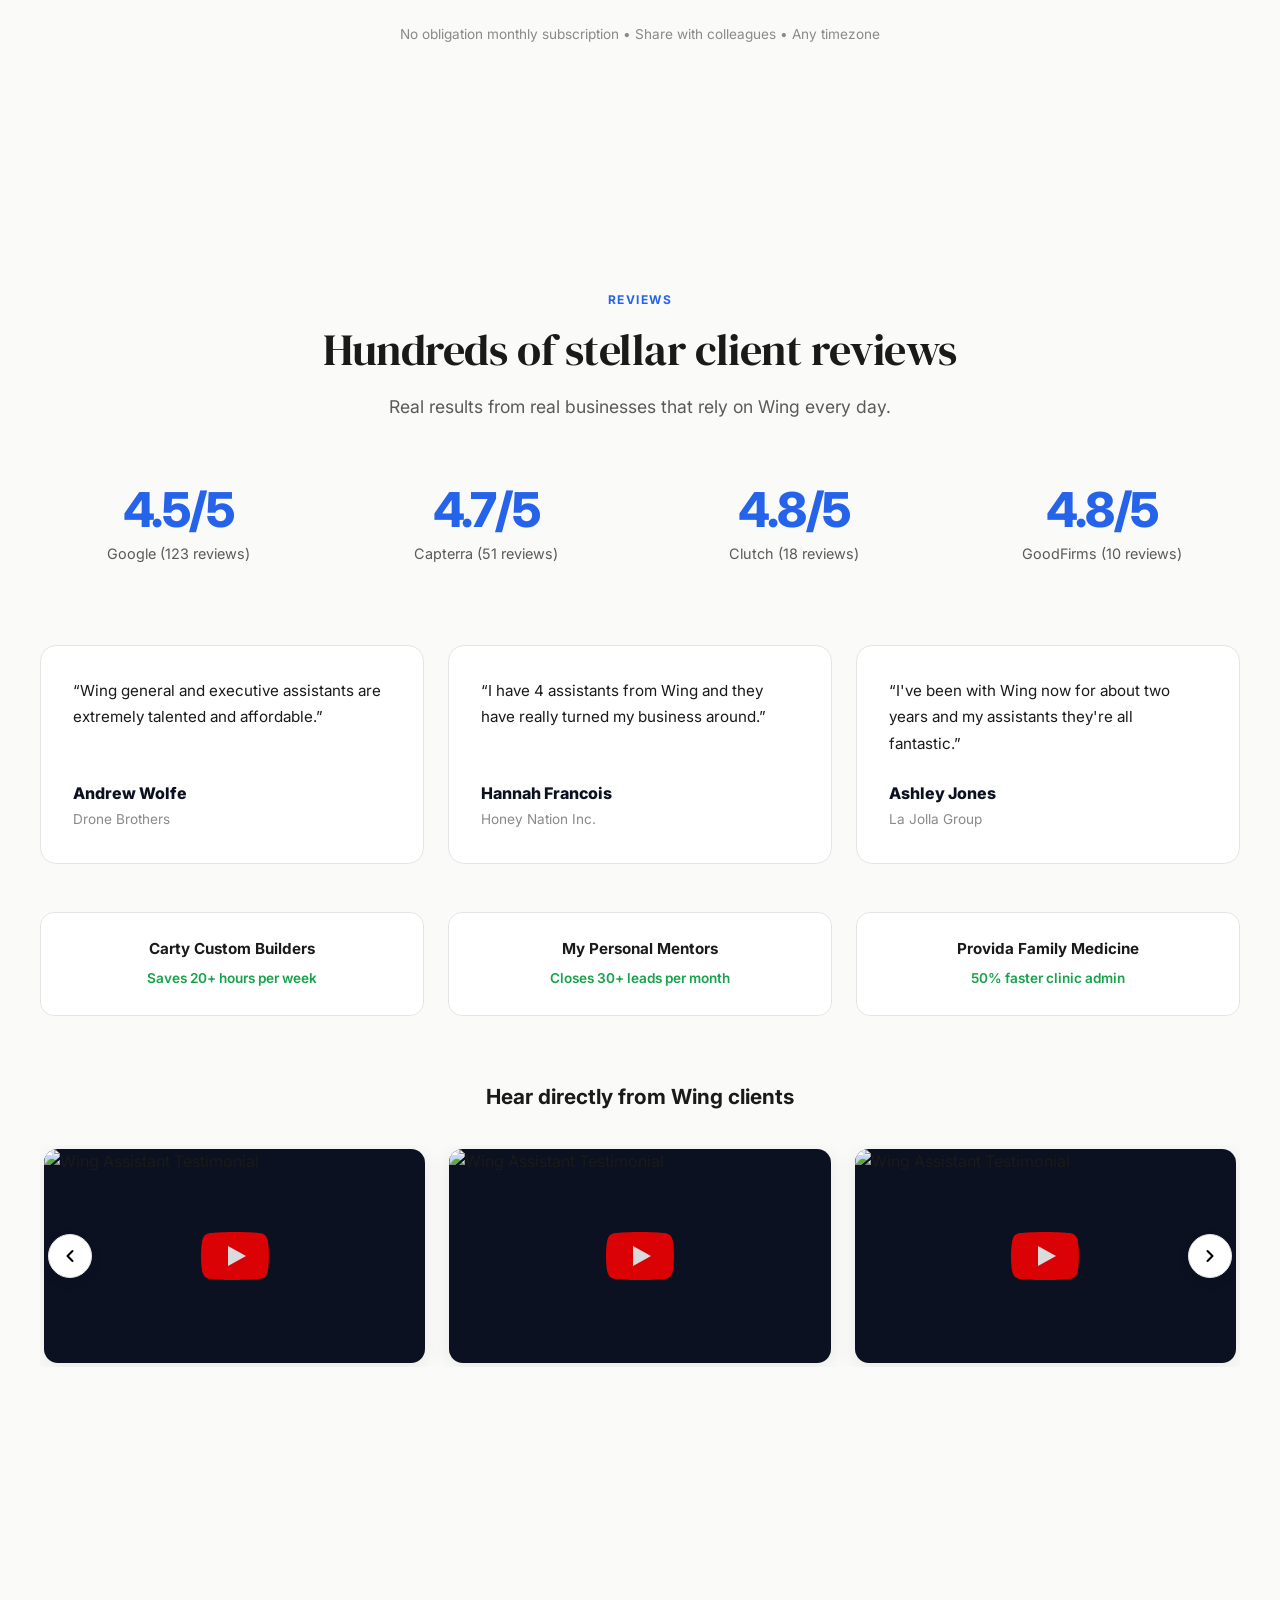
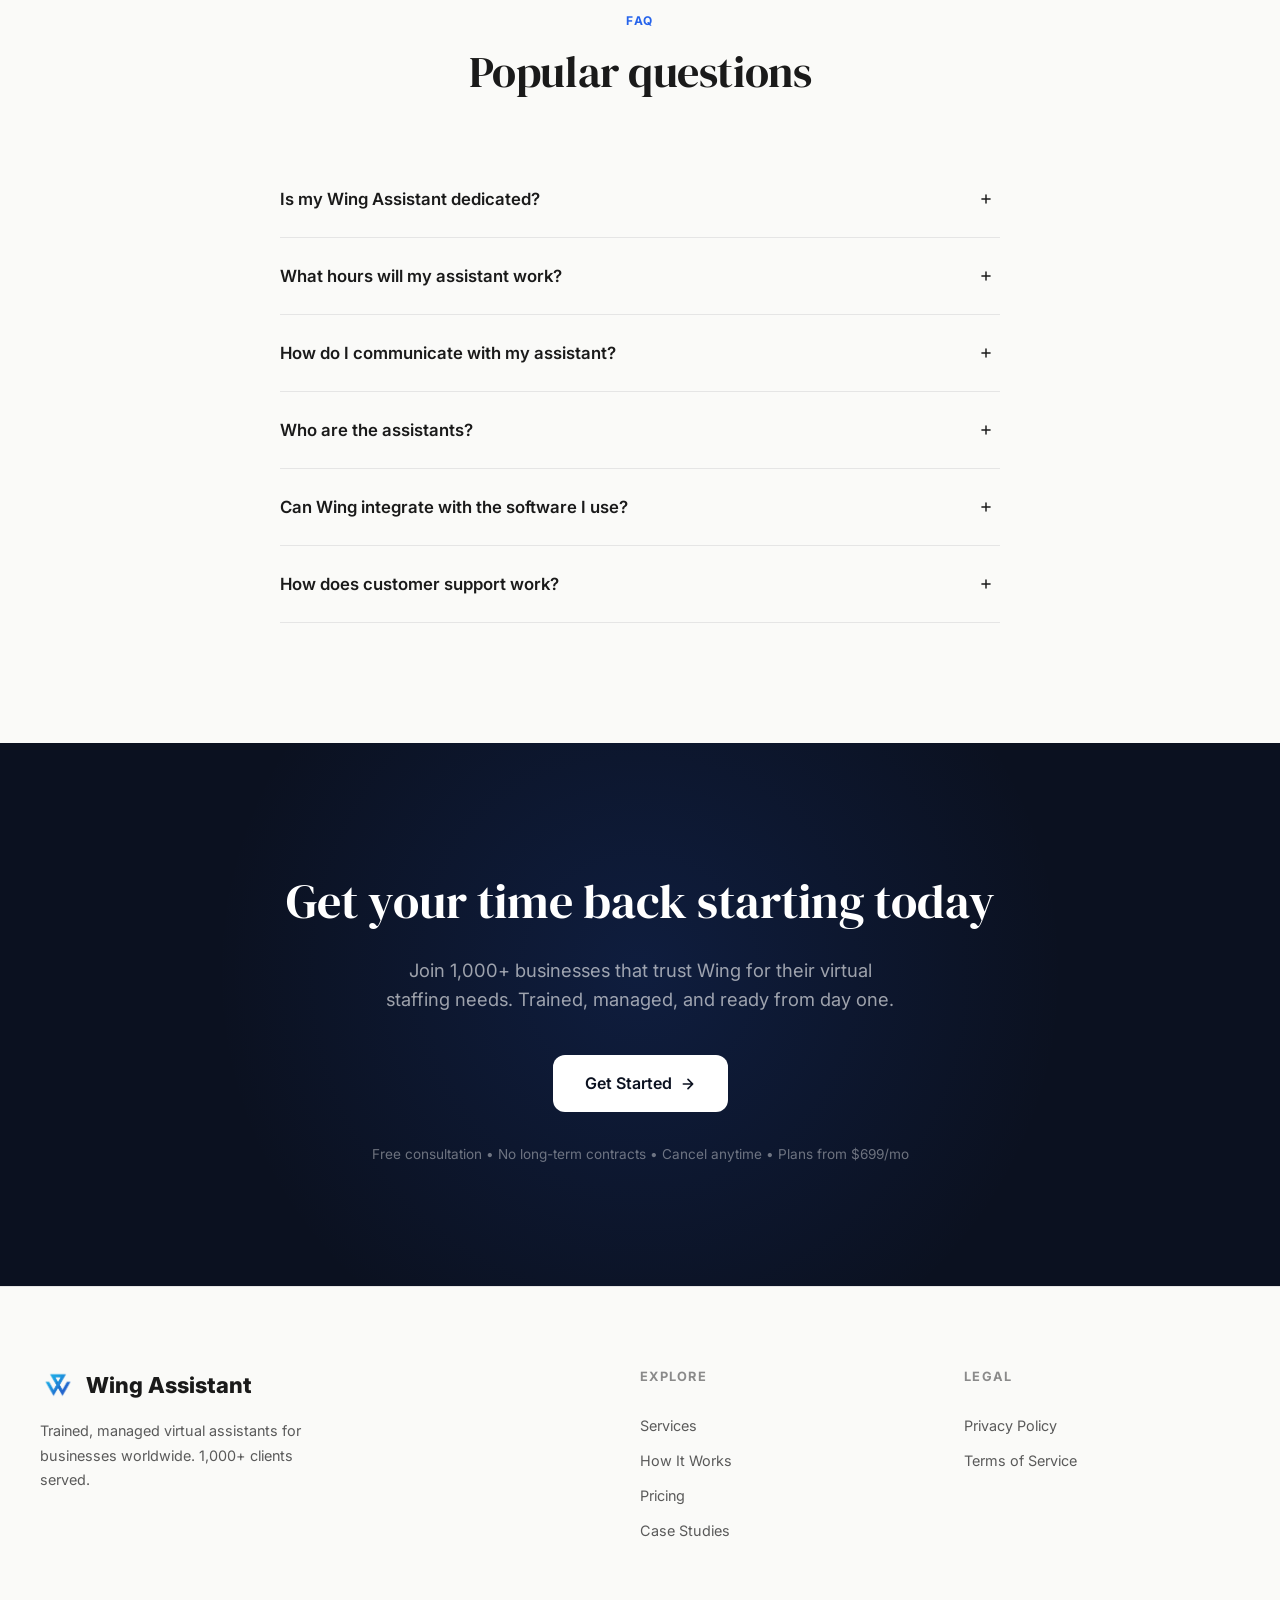
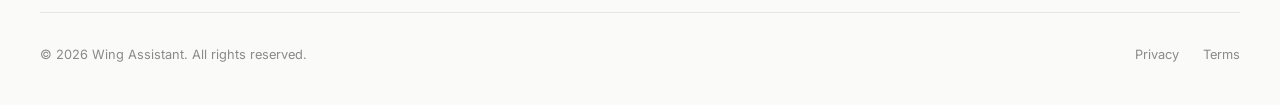
==== commit ad831cd5: "Update logo text from Wing to Wing Assistant in header and footer Co-Authored-By: Claude Opus 4.6 <n" ====
--- a/index.html
+++ b/index.html
@@ -17,8 +17,8 @@
   <header class="header" id="header">
     <div class="header-inner">
       <a href="index.html" class="logo">
-        <img src="logo.webp" alt="Wing" class="logo-img">
-        Wing
+        <img src="logo.webp" alt="Wing Assistant" class="logo-img">
+        Wing Assistant
       </a>
       <nav class="nav">
         <a href="#services">Services</a>
@@ -540,8 +540,8 @@
       <div class="footer-grid">
         <div class="footer-brand">
           <a href="index.html" class="logo">
-            <img src="logo.webp" alt="Wing" class="logo-img">
-            Wing
+            <img src="logo.webp" alt="Wing Assistant" class="logo-img">
+            Wing Assistant
           </a>
           <p>Trained, managed virtual assistants for businesses worldwide. 1,000+ clients served.</p>
         </div>
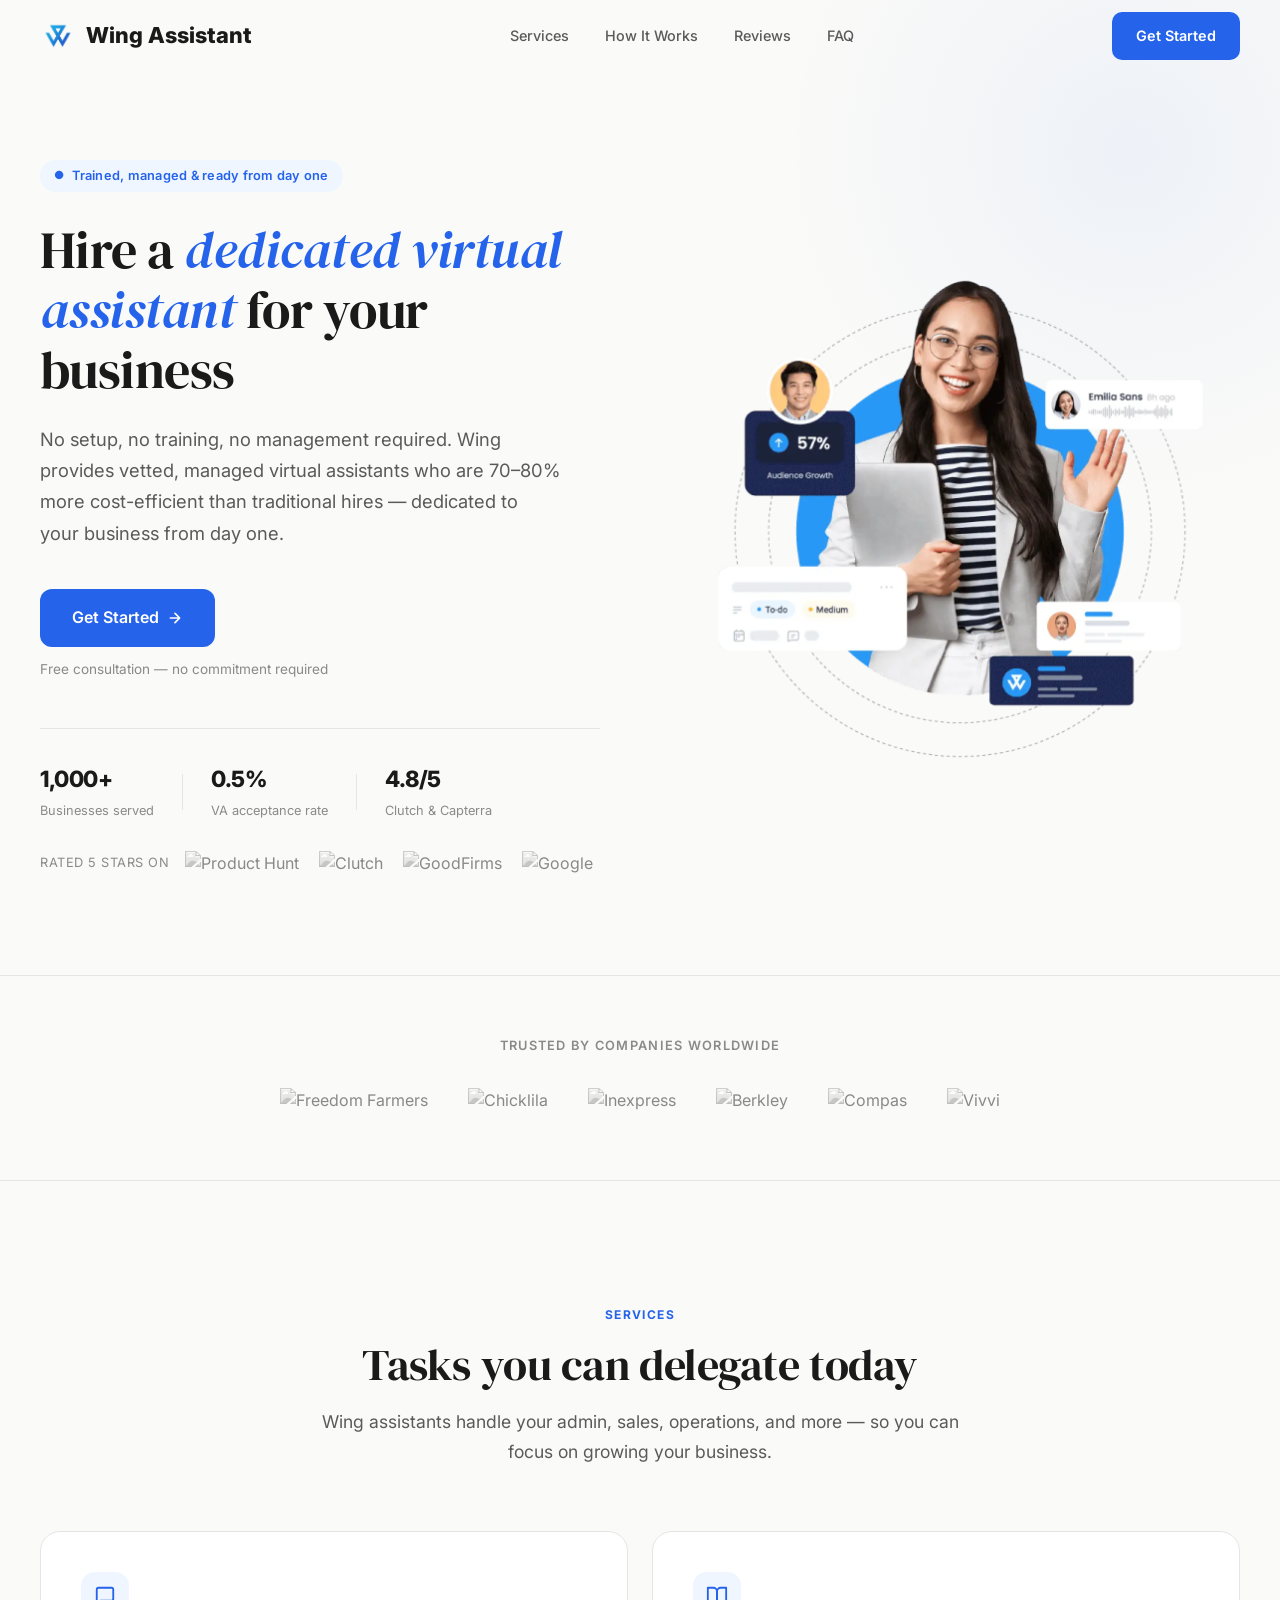
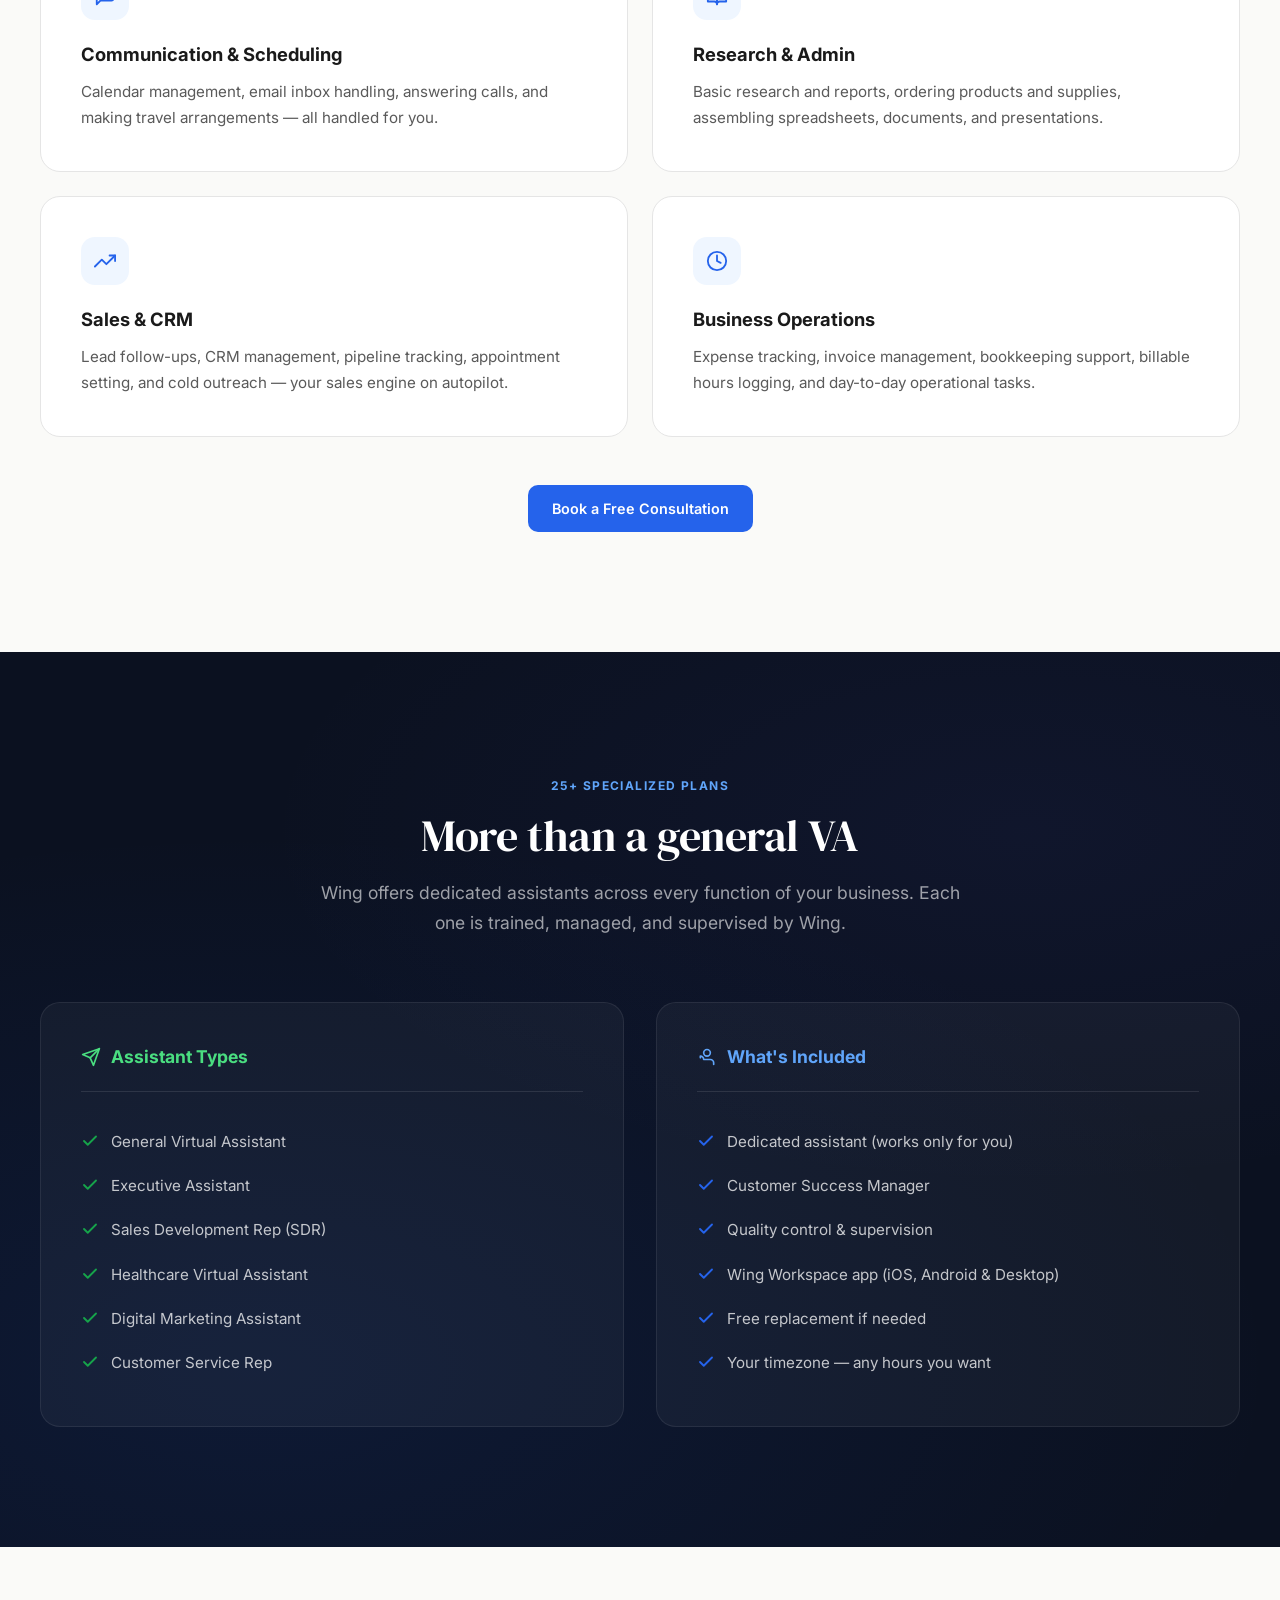
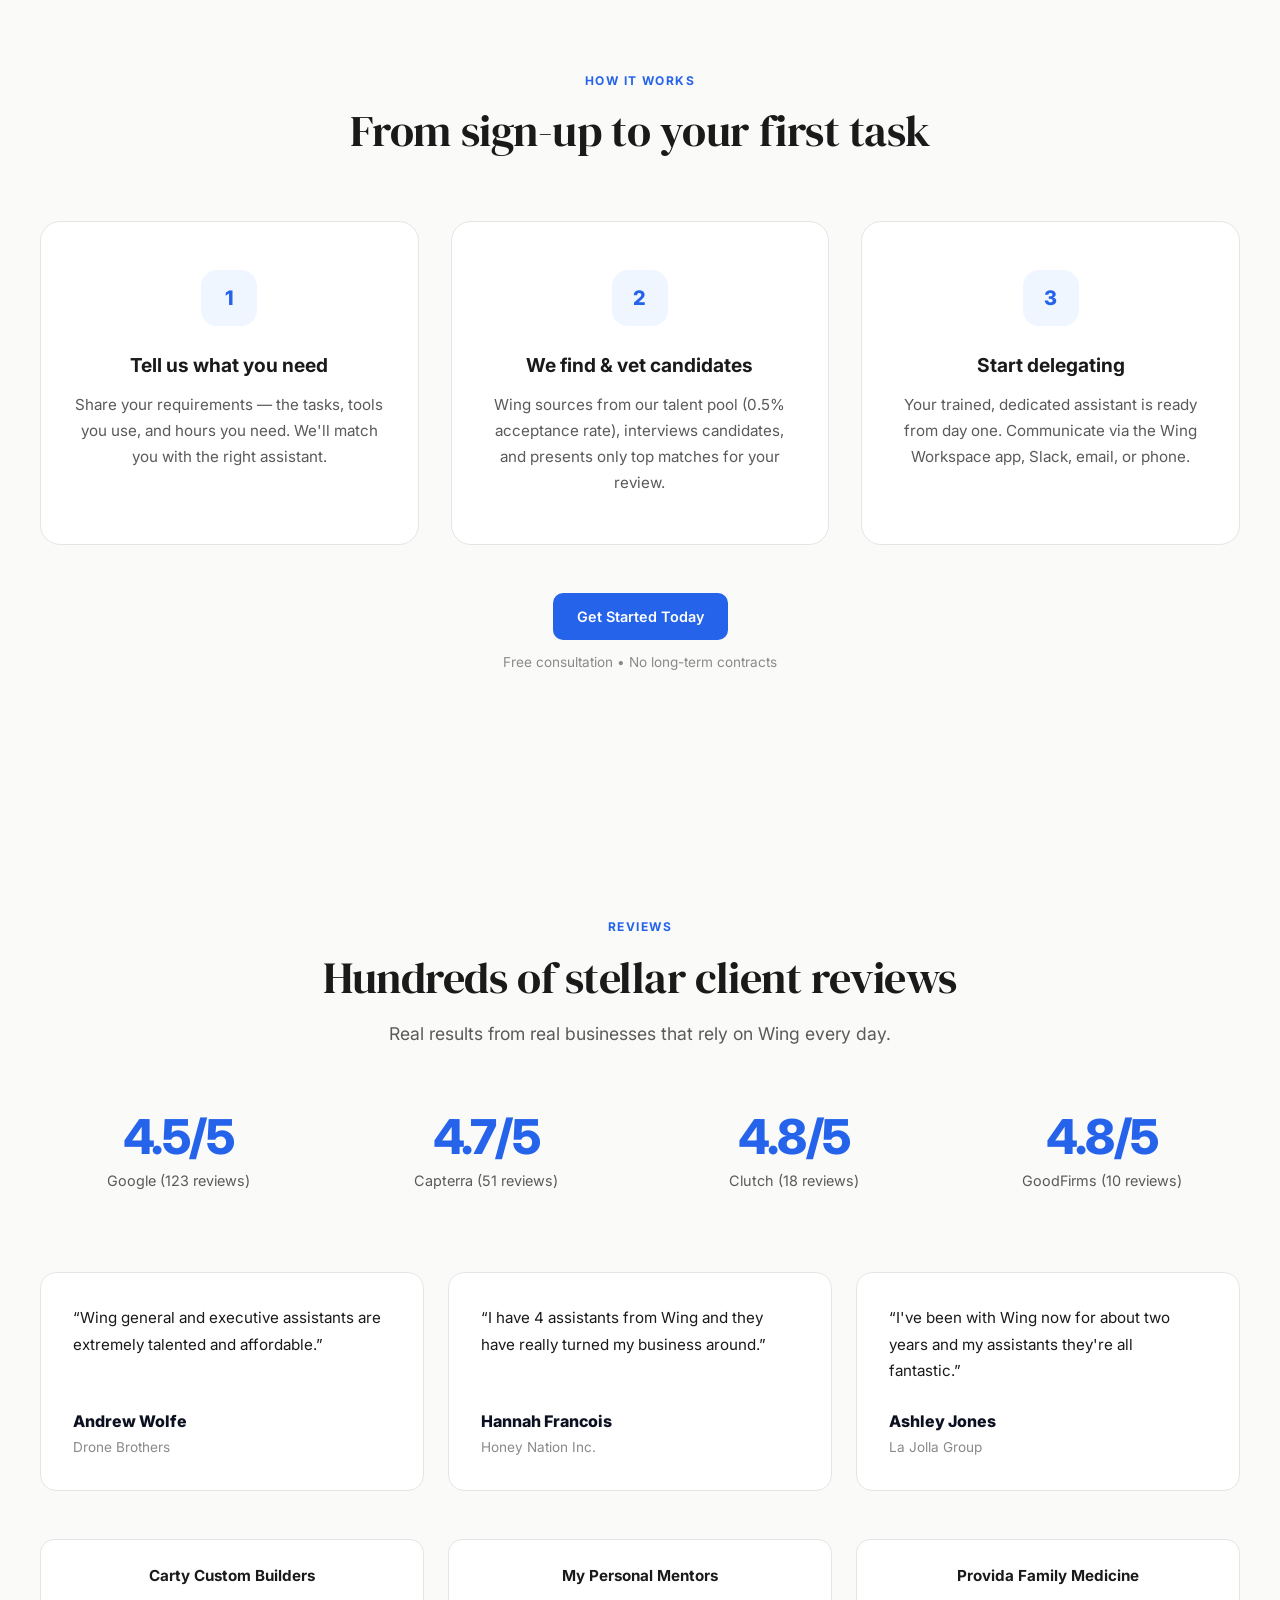
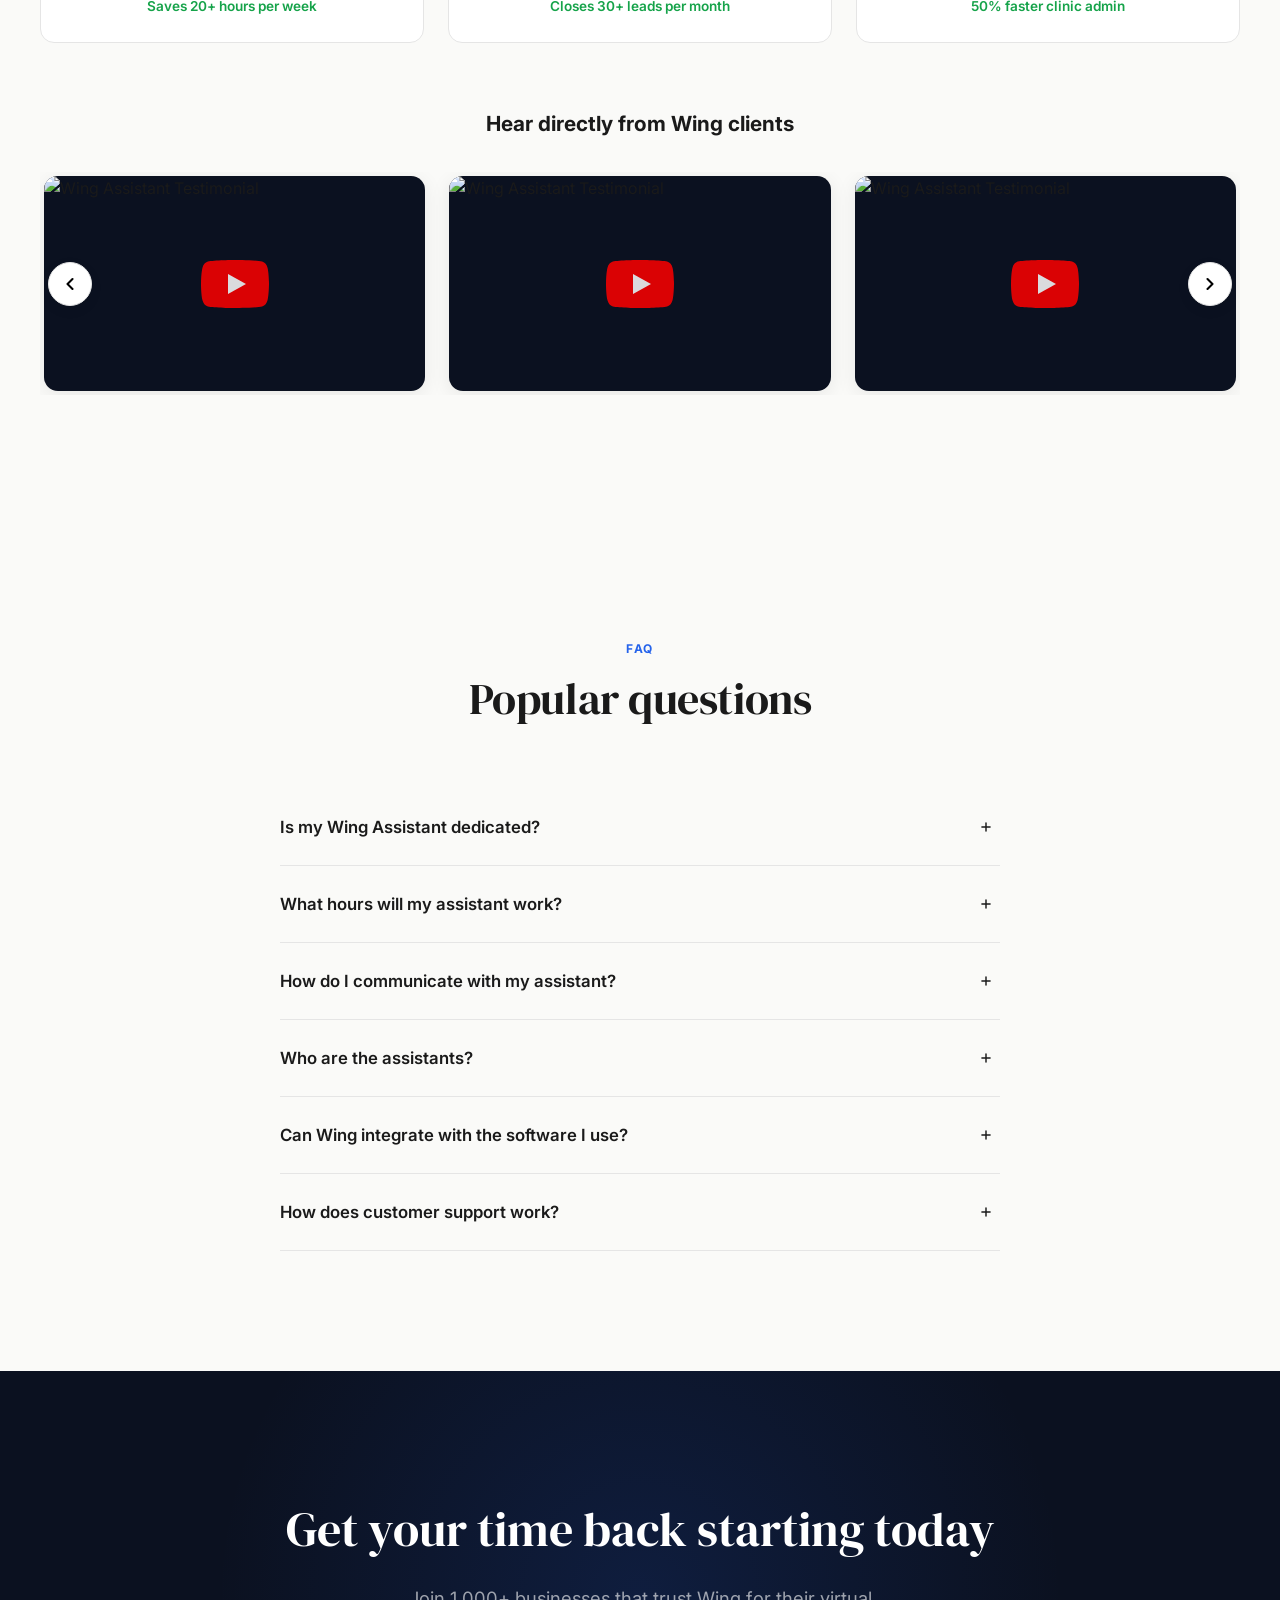
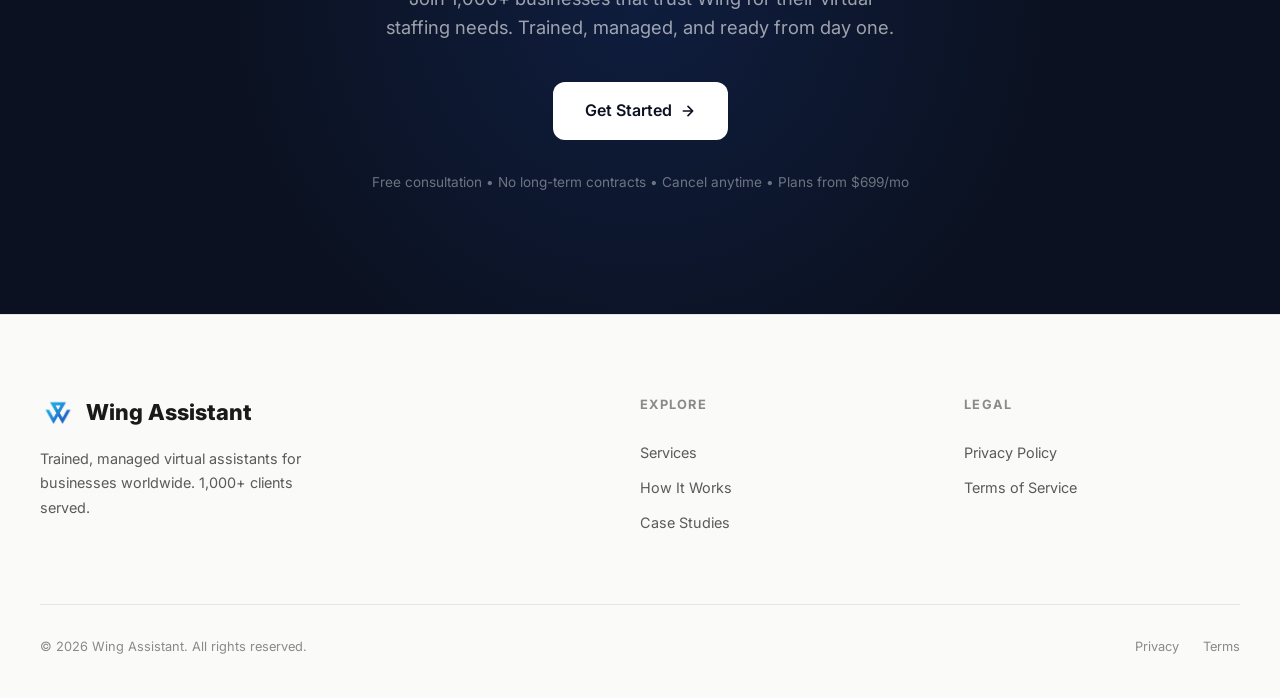
==== commit 191fc796: "Remove pricing section and all pricing references Co-Authored-By: Claude Opus 4.6 <noreply@anthropic" ====
--- a/index.html
+++ b/index.html
@@ -23,7 +23,6 @@
       <nav class="nav">
         <a href="#services">Services</a>
         <a href="#how-it-works">How It Works</a>
-        <a href="#pricing">Pricing</a>
         <a href="#proof">Reviews</a>
         <a href="#faq">FAQ</a>
       </nav>
@@ -52,7 +51,6 @@
             Get Started
             <svg width="16" height="16" viewBox="0 0 24 24" fill="none" stroke="currentColor" stroke-width="2.5" stroke-linecap="round" stroke-linejoin="round"><path d="M5 12h14M12 5l7 7-7 7"/></svg>
           </a>
-          <a href="#pricing" class="btn-secondary btn-large">Plans &amp; Pricing</a>
         </div>
         <p class="hero-microcopy">Free consultation &mdash; no commitment required</p>
         <div class="hero-proof">
@@ -252,46 +250,6 @@
       <div class="section-cta fade-in">
         <a href="qualify.html" class="btn-primary">Get Started Today</a>
         <p class="section-cta-sub">Free consultation &bull; No long-term contracts</p>
-      </div>
-    </div>
-  </section>
-
-  <!-- ═══ PRICING ═══ -->
-  <section class="opportunity" id="pricing">
-    <div class="container">
-      <div class="section-header fade-in">
-        <span class="section-label">Pricing</span>
-        <h2>Simple, transparent plans</h2>
-        <p>70&ndash;80% more cost-efficient than a traditional hire. No hidden fees. Cancel anytime.</p>
-      </div>
-      <div class="opp-grid" style="grid-template-columns: 1fr 1fr;">
-        <div class="opp-card fade-in" style="text-align: center;">
-          <div class="opp-icon" style="margin: 0 auto 20px;">
-            <svg viewBox="0 0 24 24" fill="none" stroke="currentColor" stroke-width="2" stroke-linecap="round" stroke-linejoin="round"><path d="M12 22c5.523 0 10-4.477 10-10S17.523 2 12 2 2 6.477 2 12s4.477 10 10 10z"/><path d="M12 6v6l4 2"/></svg>
-          </div>
-          <h3>Full-Time Assistant</h3>
-          <p style="font-size: 2.5rem; font-weight: 800; color: var(--color-accent); margin: 16px 0 4px; line-height: 1;">$1,499<span style="font-size: 1rem; font-weight: 500; color: var(--color-text-secondary);">/mo</span></p>
-          <p style="font-size: 0.85rem; color: var(--color-green); font-weight: 600; margin-bottom: 20px;">Intro: $999/mo for first 3 months</p>
-          <p>160 hours per month. Dedicated assistant, Customer Success Manager, Wing Workspace app, free replacement, unlimited file storage.</p>
-          <div style="margin-top: 24px;">
-            <a href="qualify.html" class="btn-primary btn-full">Get Started</a>
-          </div>
-        </div>
-        <div class="opp-card fade-in" style="text-align: center;">
-          <div class="opp-icon" style="margin: 0 auto 20px;">
-            <svg viewBox="0 0 24 24" fill="none" stroke="currentColor" stroke-width="2" stroke-linecap="round" stroke-linejoin="round"><path d="M17 21v-2a4 4 0 00-4-4H5a4 4 0 00-4-4v2"/><circle cx="9" cy="7" r="4"/><path d="M23 21v-2a4 4 0 00-3-3.87"/><path d="M16 3.13a4 4 0 010 7.75"/></svg>
-          </div>
-          <h3>Part-Time Assistant</h3>
-          <p style="font-size: 2.5rem; font-weight: 800; color: var(--color-accent); margin: 16px 0 4px; line-height: 1;">$899<span style="font-size: 1rem; font-weight: 500; color: var(--color-text-secondary);">/mo</span></p>
-          <p style="font-size: 0.85rem; color: var(--color-green); font-weight: 600; margin-bottom: 20px;">Intro: $699/mo for first 3 months</p>
-          <p>80 hours per month. Dedicated assistant, Customer Success Manager, Wing Workspace app, free replacement, 10 GB file storage.</p>
-          <div style="margin-top: 24px;">
-            <a href="qualify.html" class="btn-primary btn-full">Get Started</a>
-          </div>
-        </div>
-      </div>
-      <div class="section-cta fade-in">
-        <p class="section-cta-sub">No obligation monthly subscription &bull; Share with colleagues &bull; Any timezone</p>
       </div>
     </div>
   </section>
@@ -549,7 +507,6 @@
           <h4>Explore</h4>
           <a href="#services">Services</a>
           <a href="#how-it-works">How It Works</a>
-          <a href="#pricing">Pricing</a>
           <a href="https://wingassistant.com/case-studies/" target="_blank">Case Studies</a>
         </div>
         <div class="footer-col">
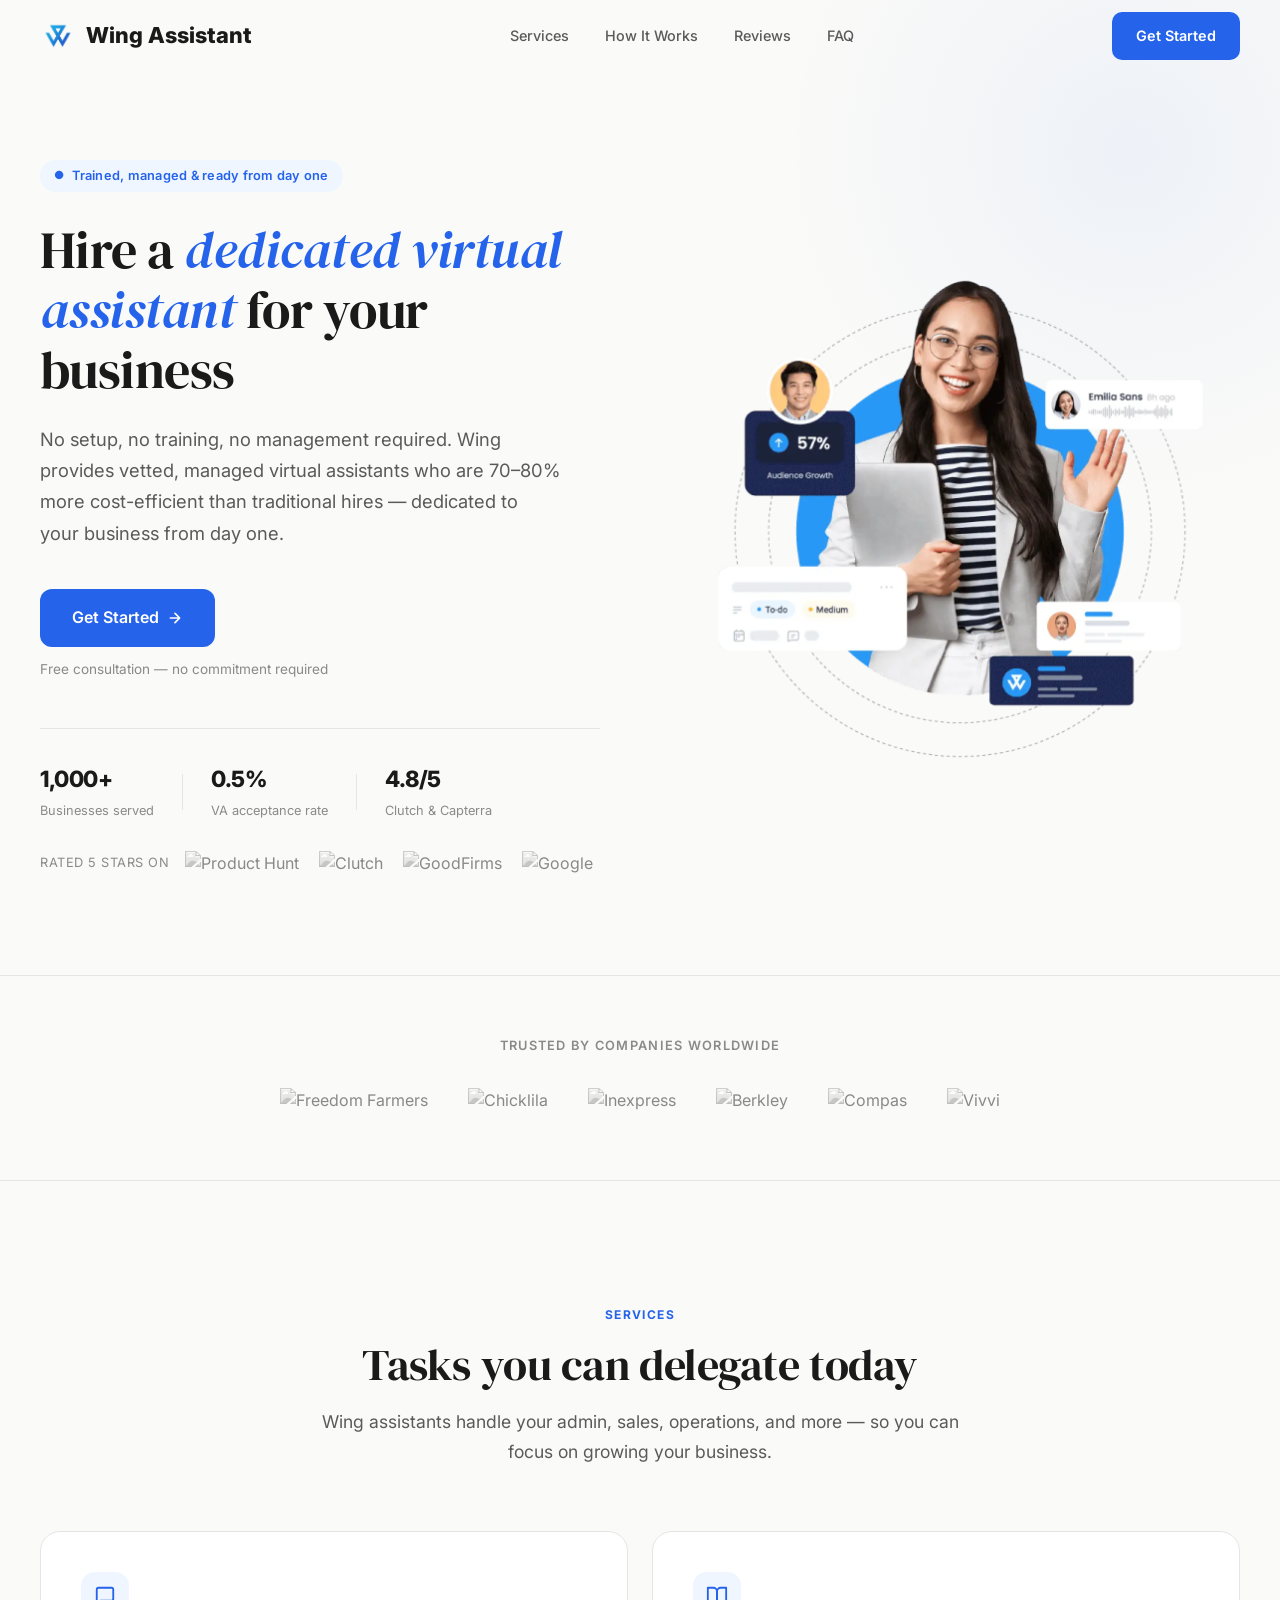
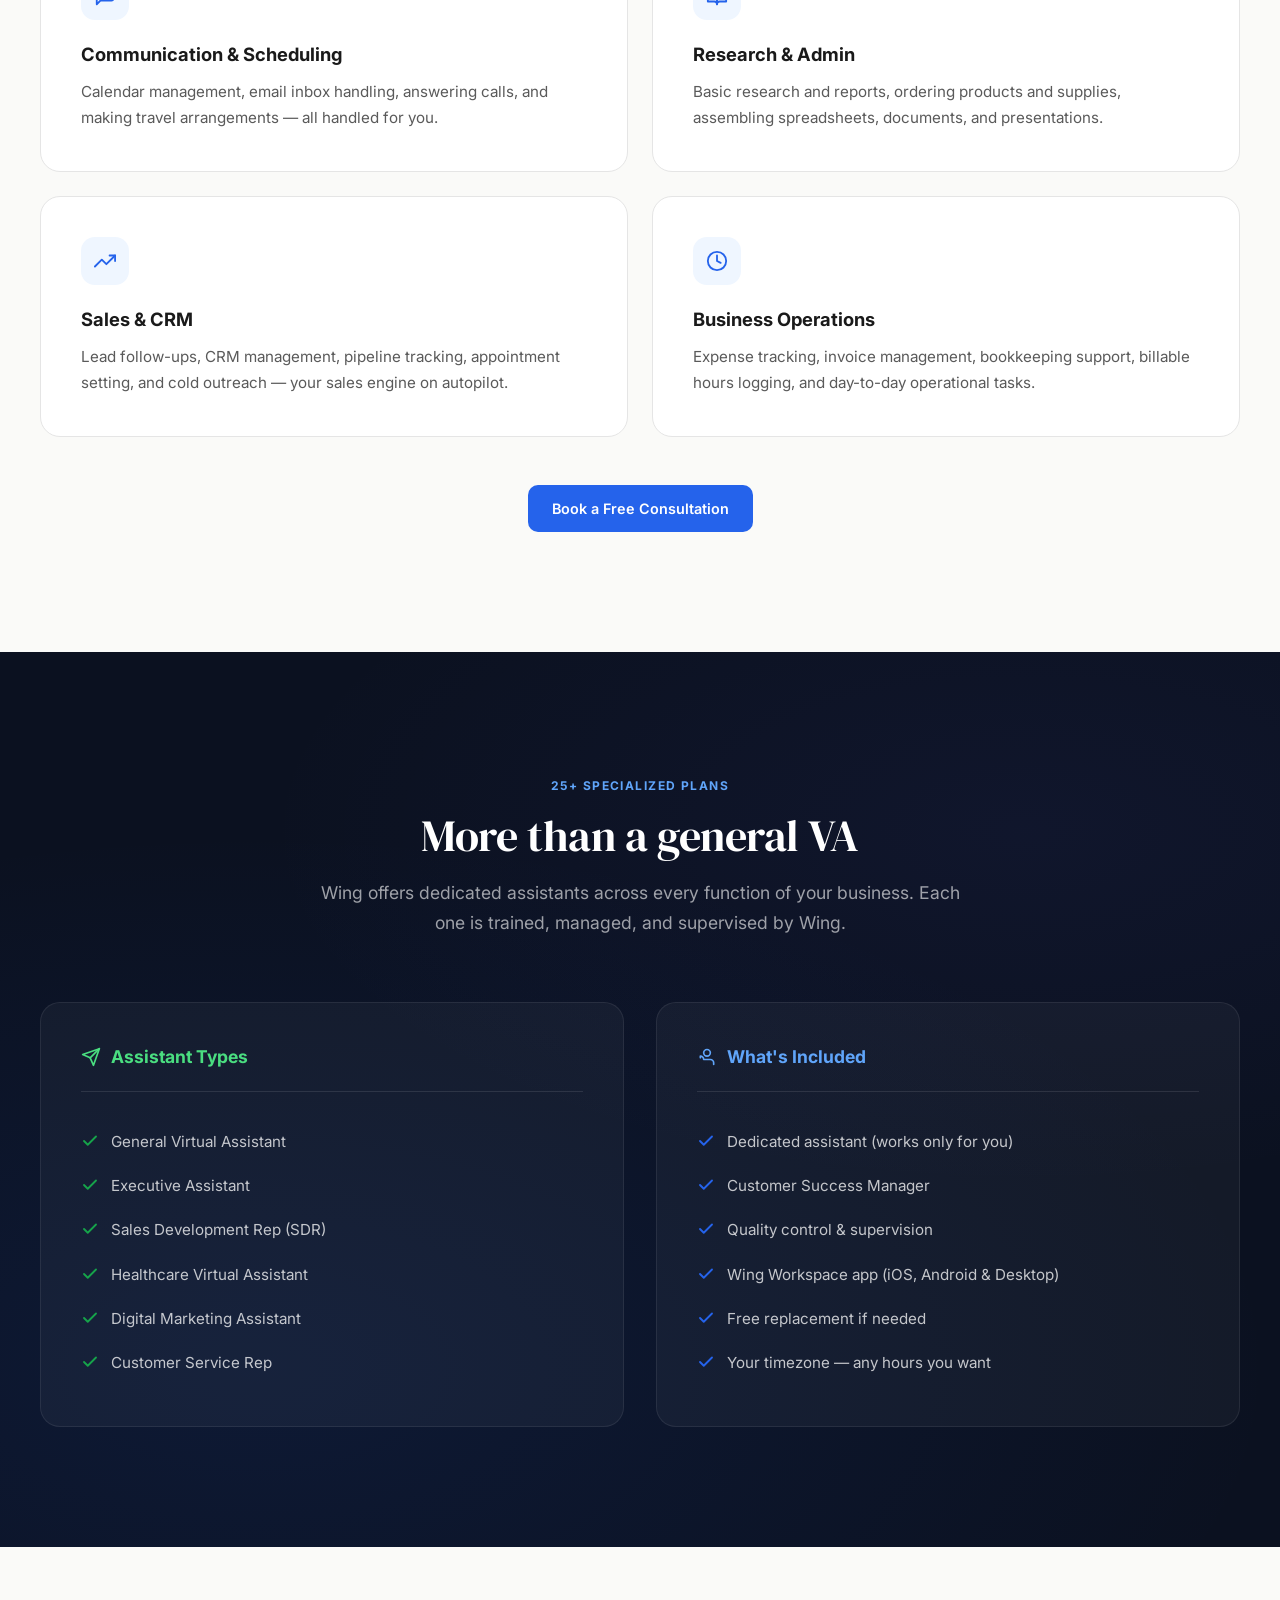
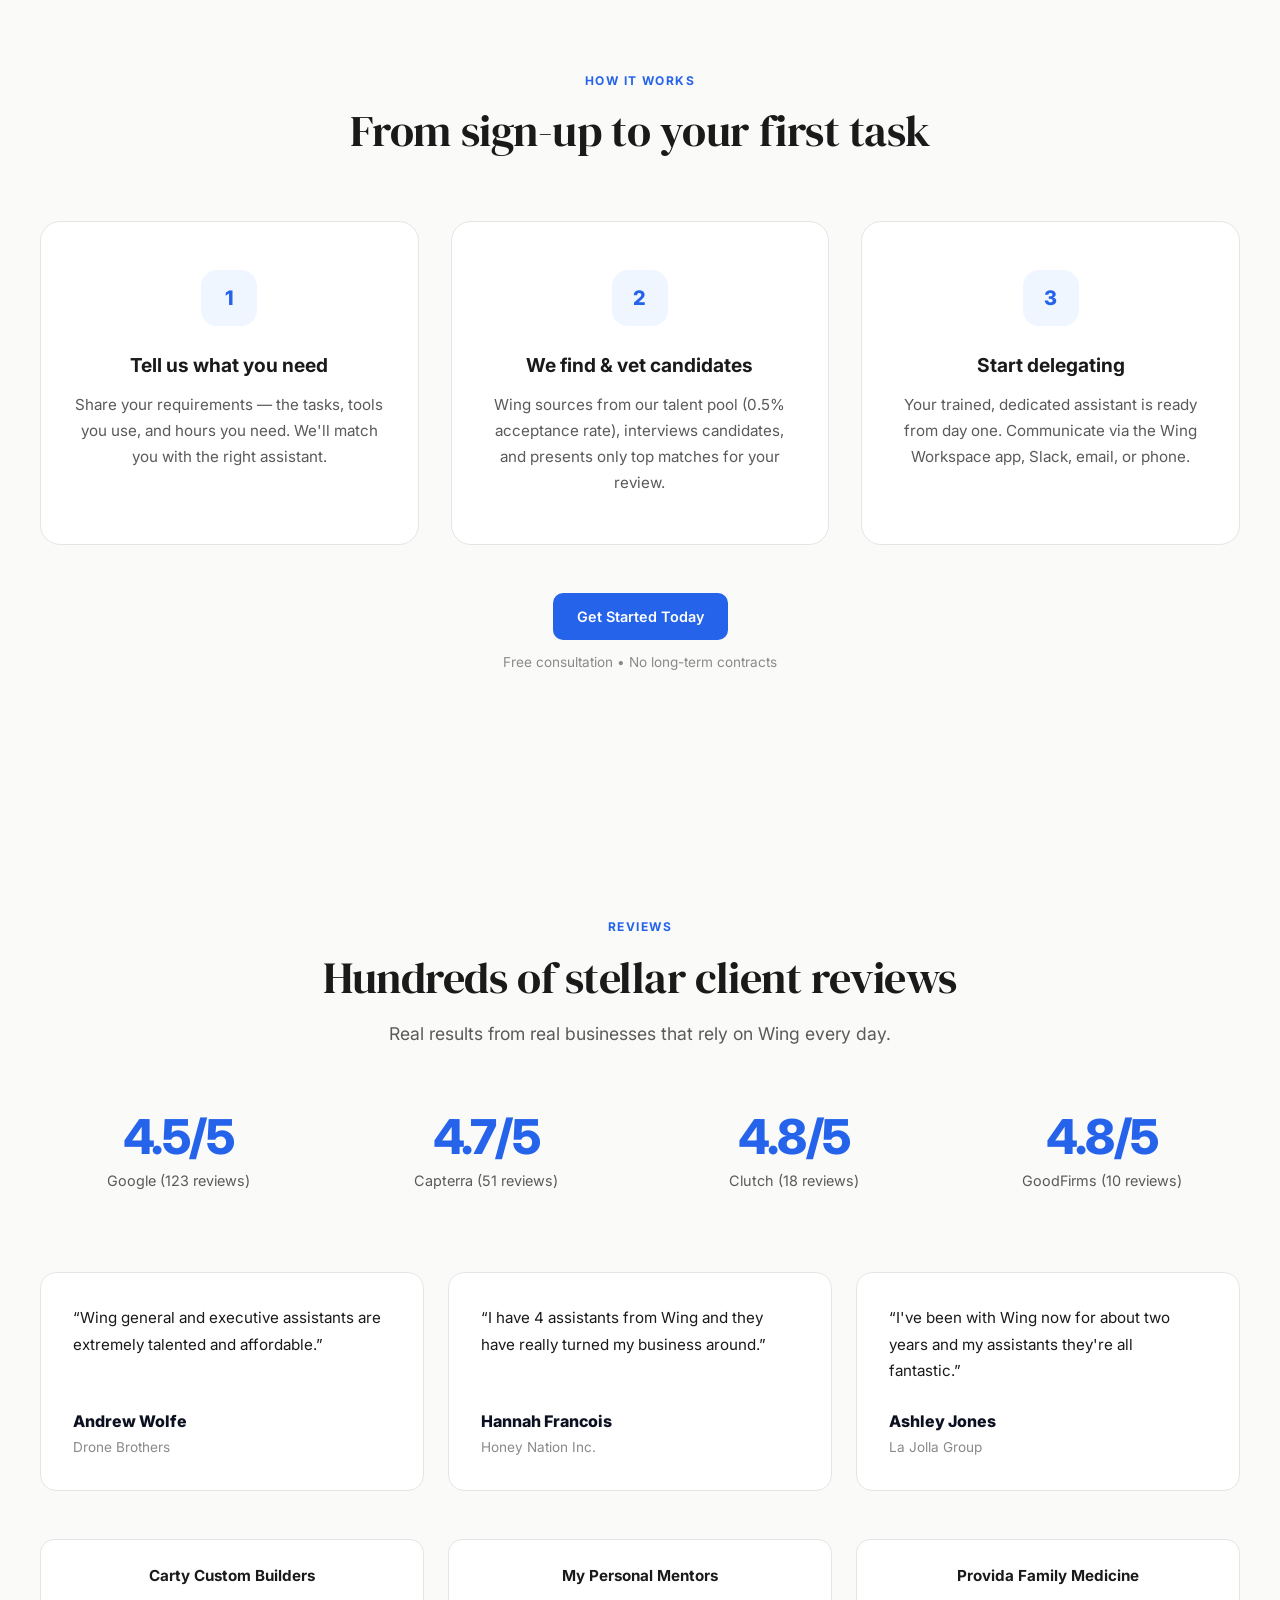
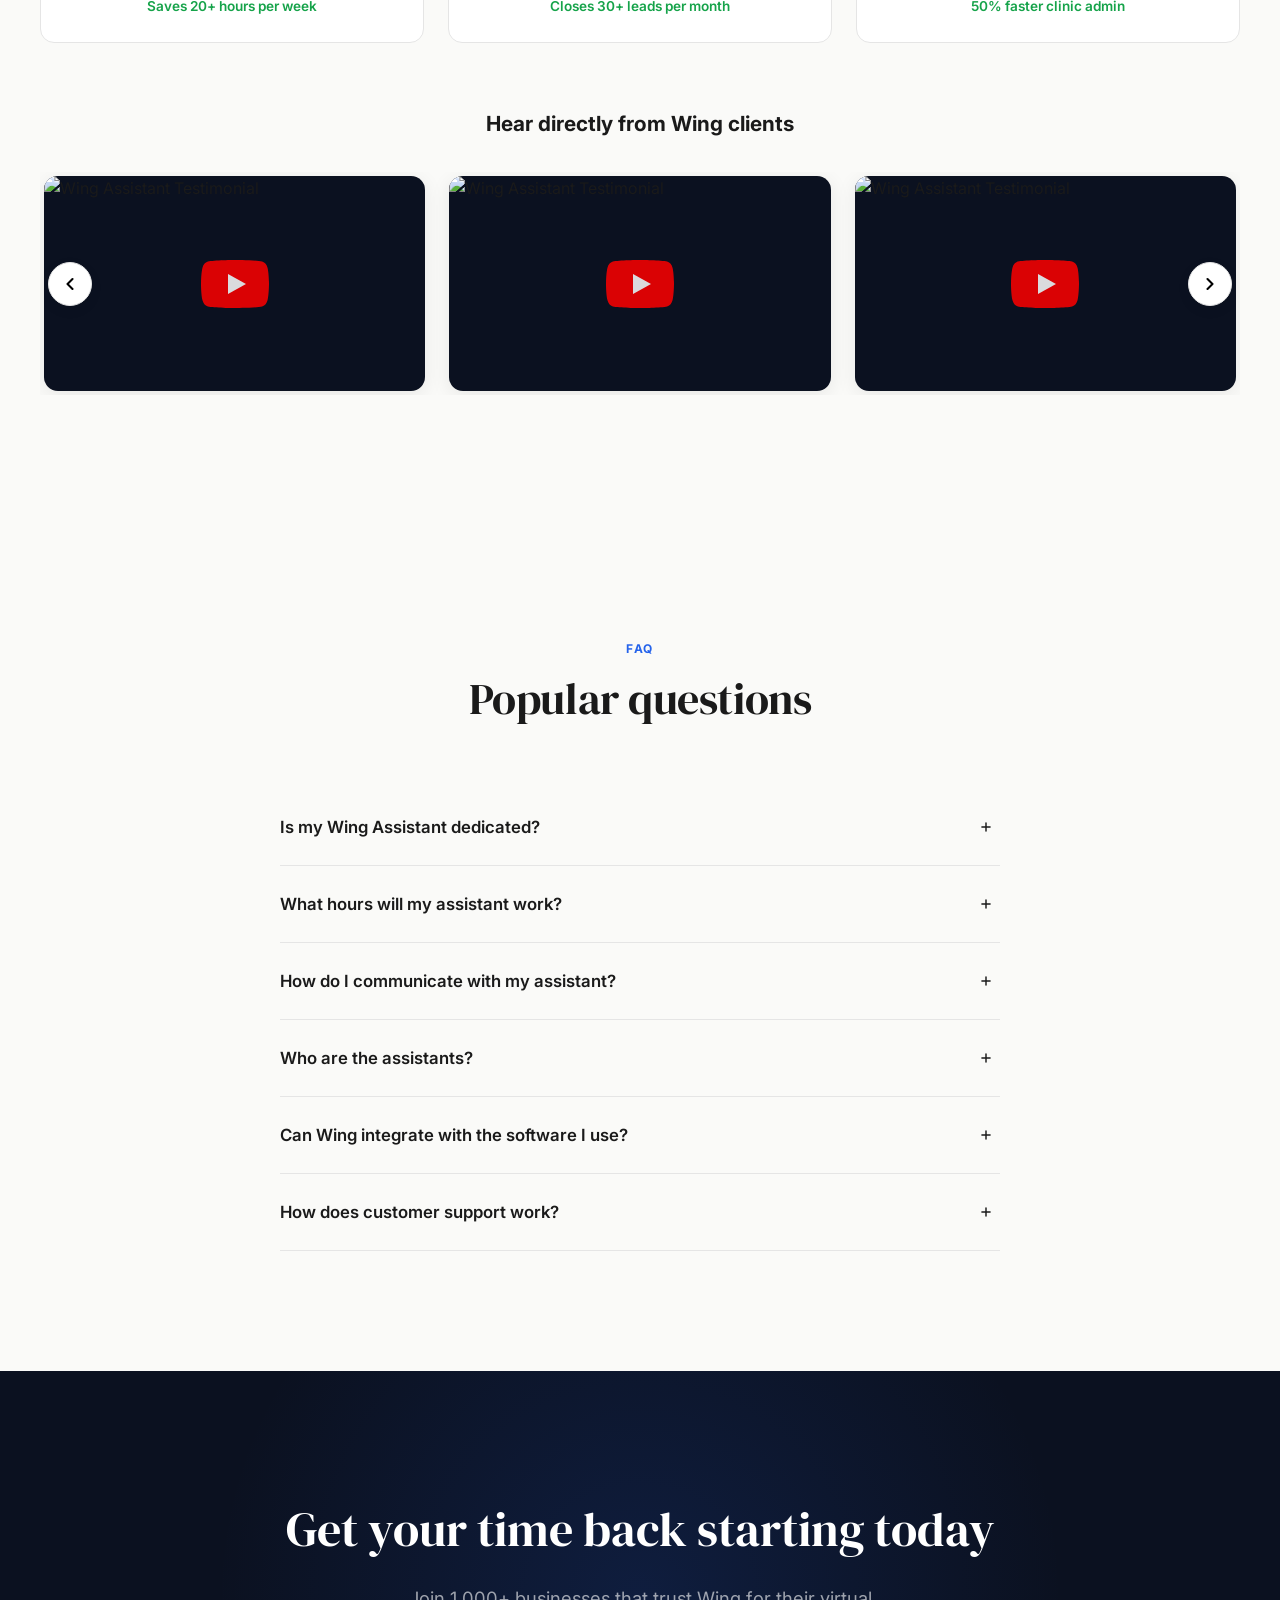
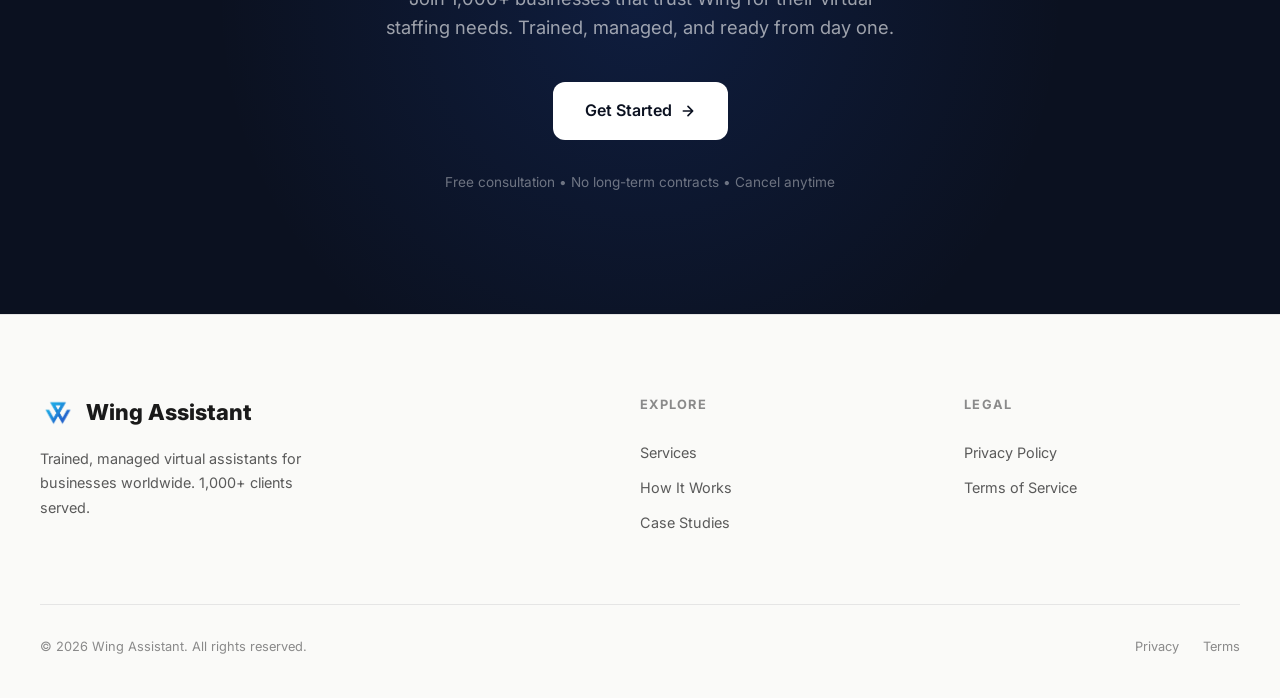
==== commit 0d5fc615: "Remove remaining pricing reference from final CTA section Co-Authored-By: Claude Opus 4.6 <noreply@a" ====
--- a/index.html
+++ b/index.html
@@ -488,7 +488,7 @@
         Get Started
         <svg width="16" height="16" viewBox="0 0 24 24" fill="none" stroke="currentColor" stroke-width="2.5" stroke-linecap="round" stroke-linejoin="round"><path d="M5 12h14M12 5l7 7-7 7"/></svg>
       </a>
-      <div class="final-cta-trust">Free consultation &bull; No long-term contracts &bull; Cancel anytime &bull; Plans from $699/mo</div>
+      <div class="final-cta-trust">Free consultation &bull; No long-term contracts &bull; Cancel anytime</div>
     </div>
   </section>
 
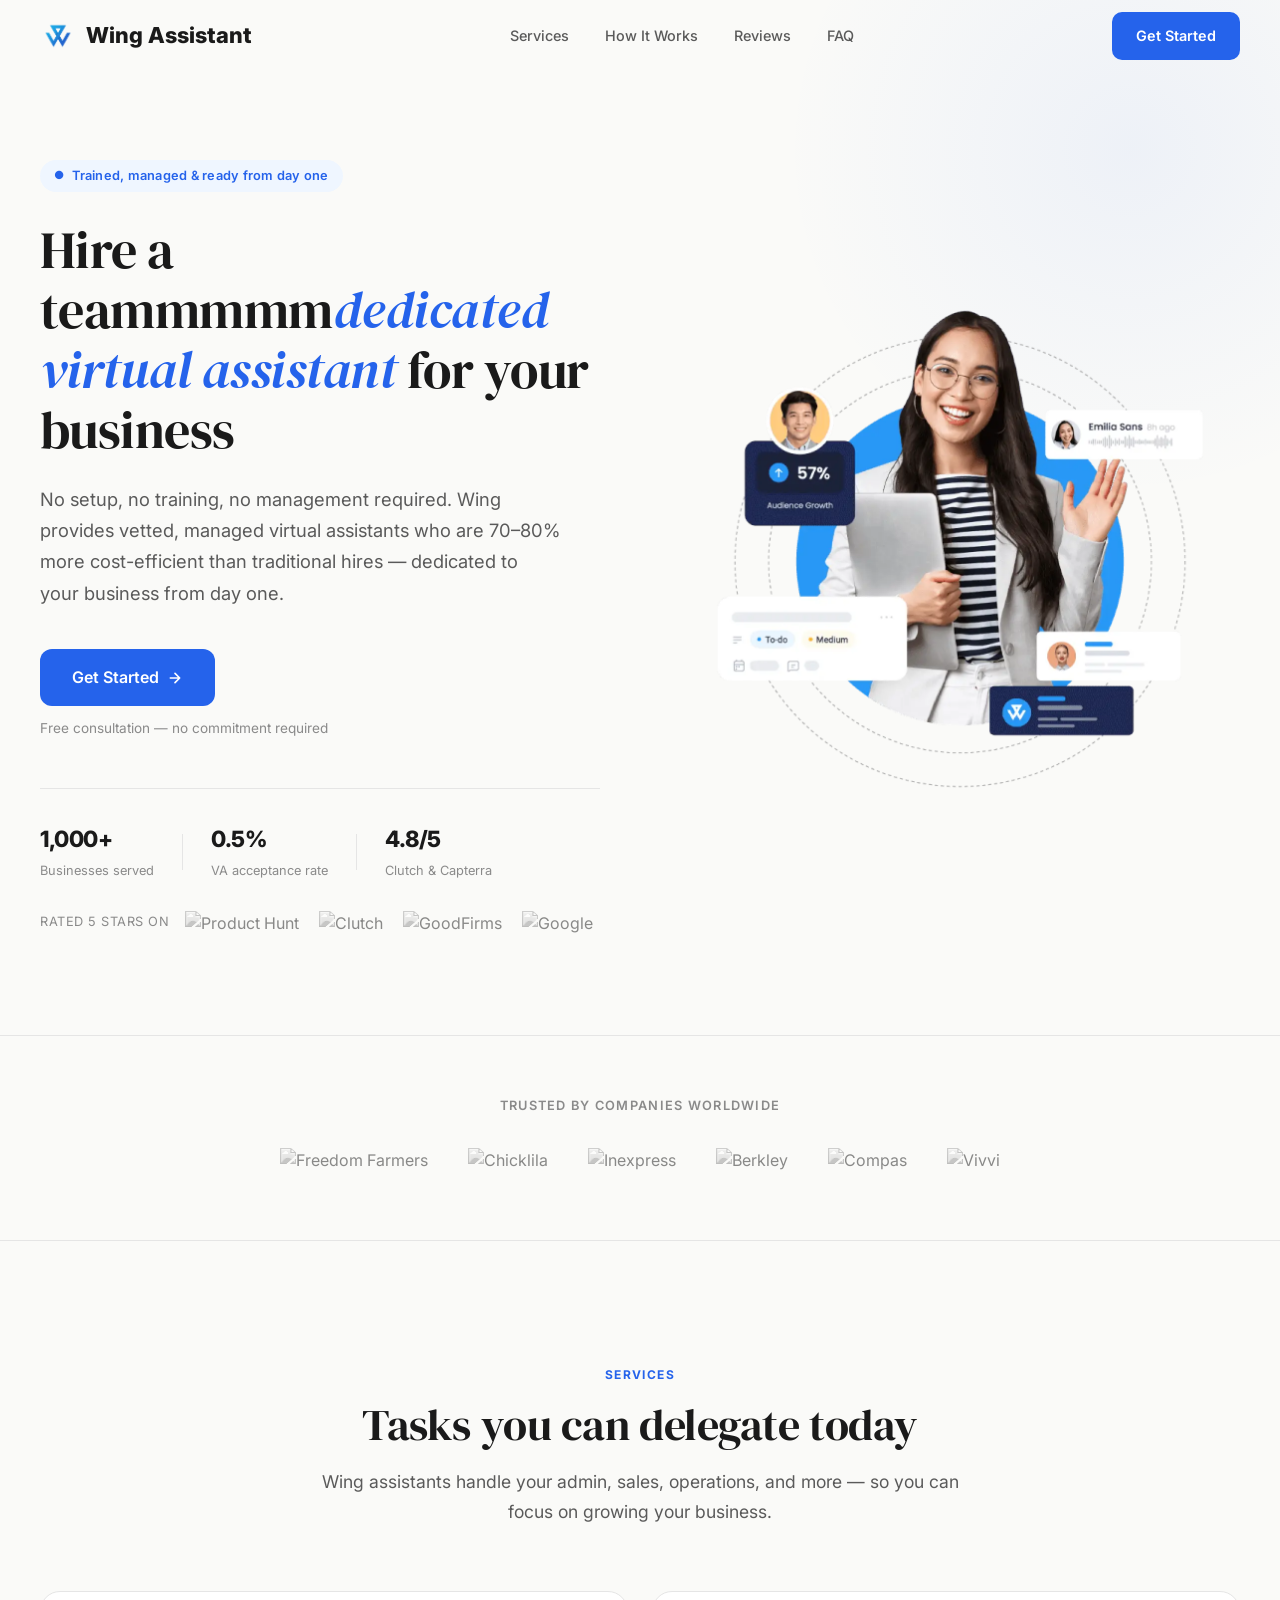
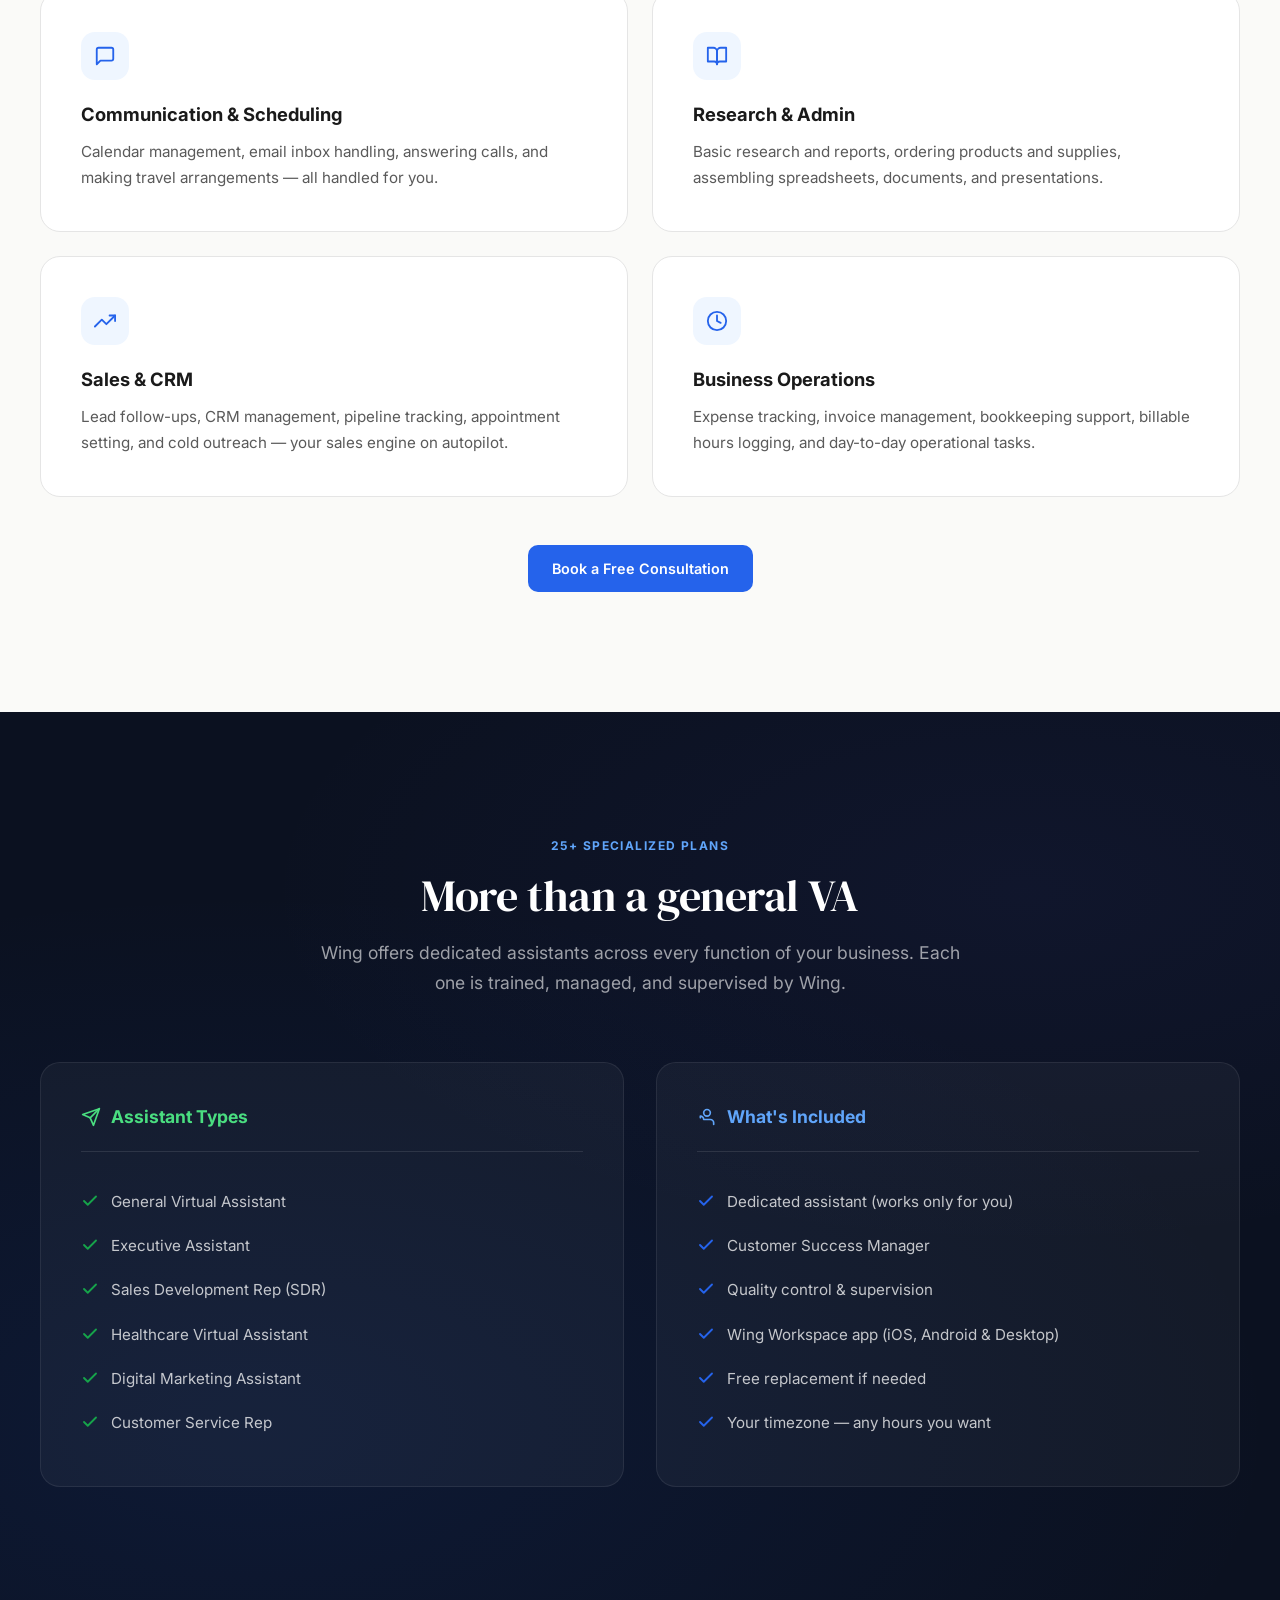
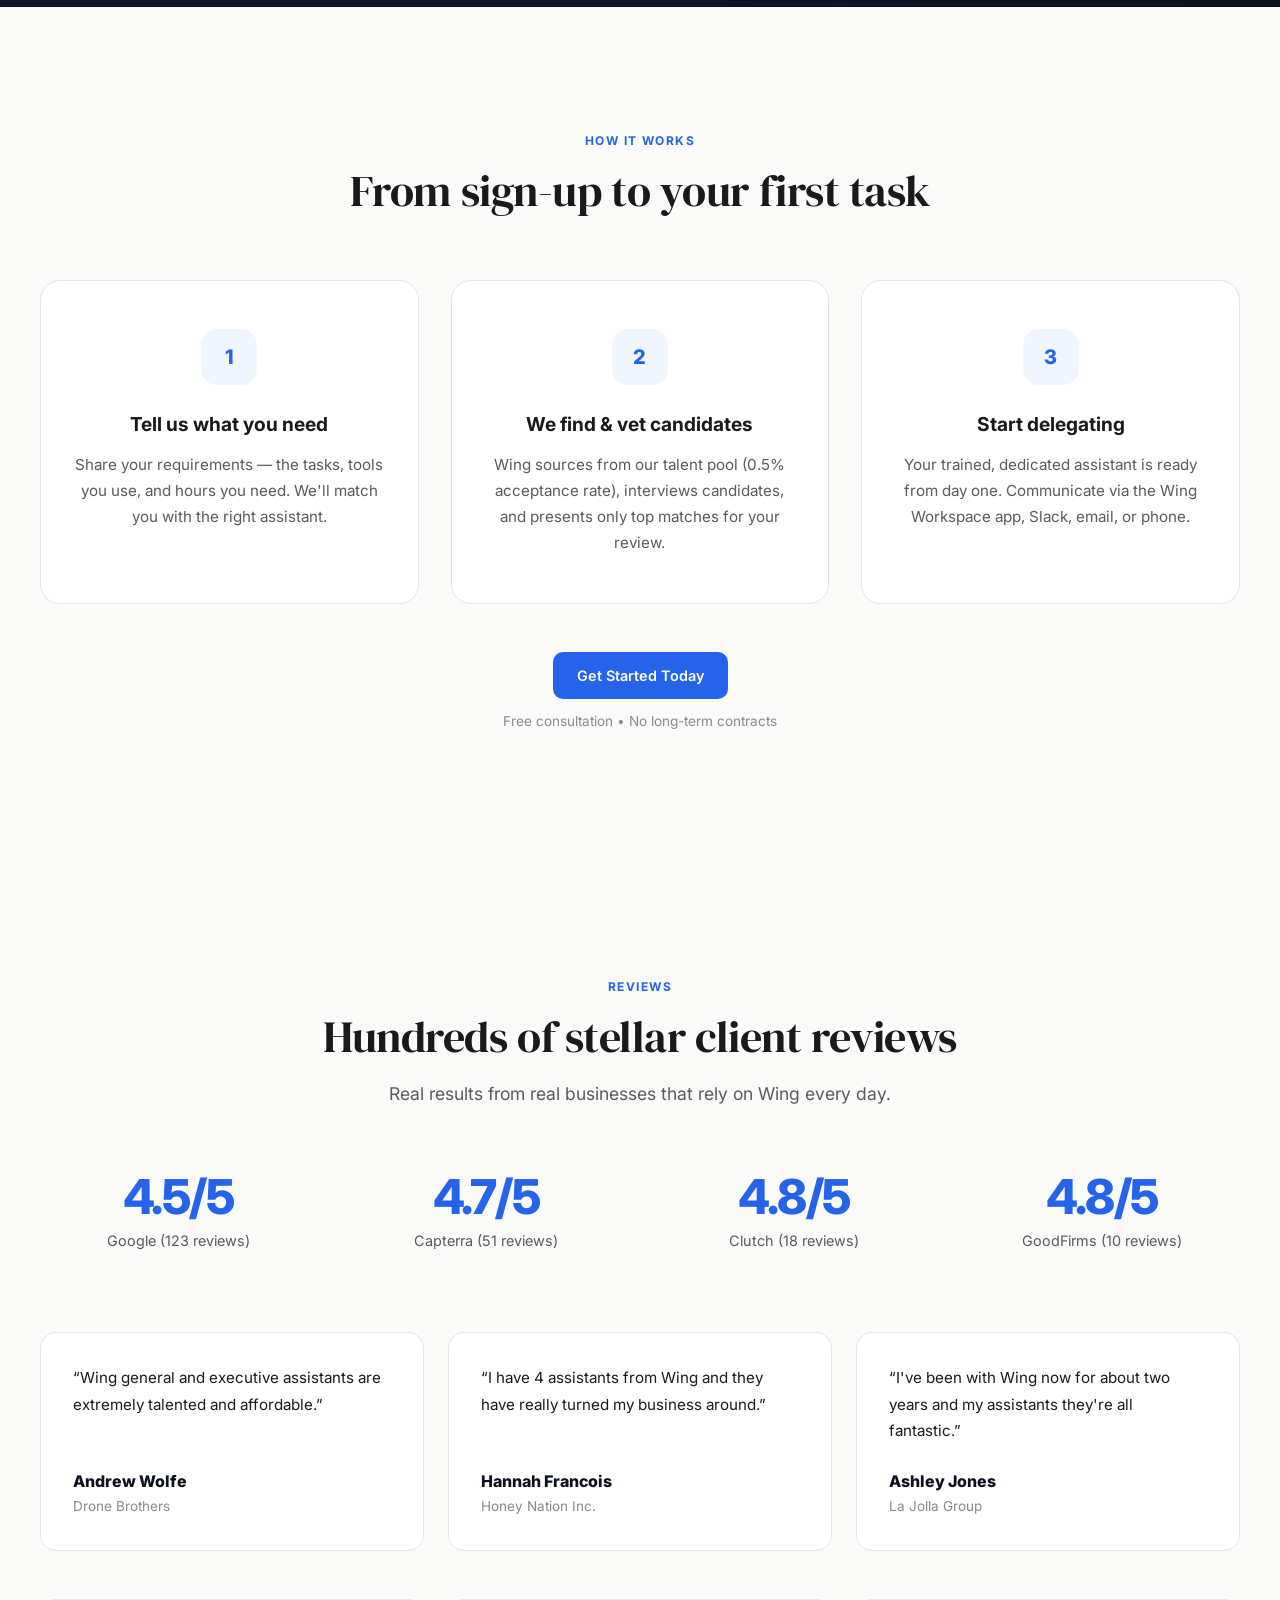
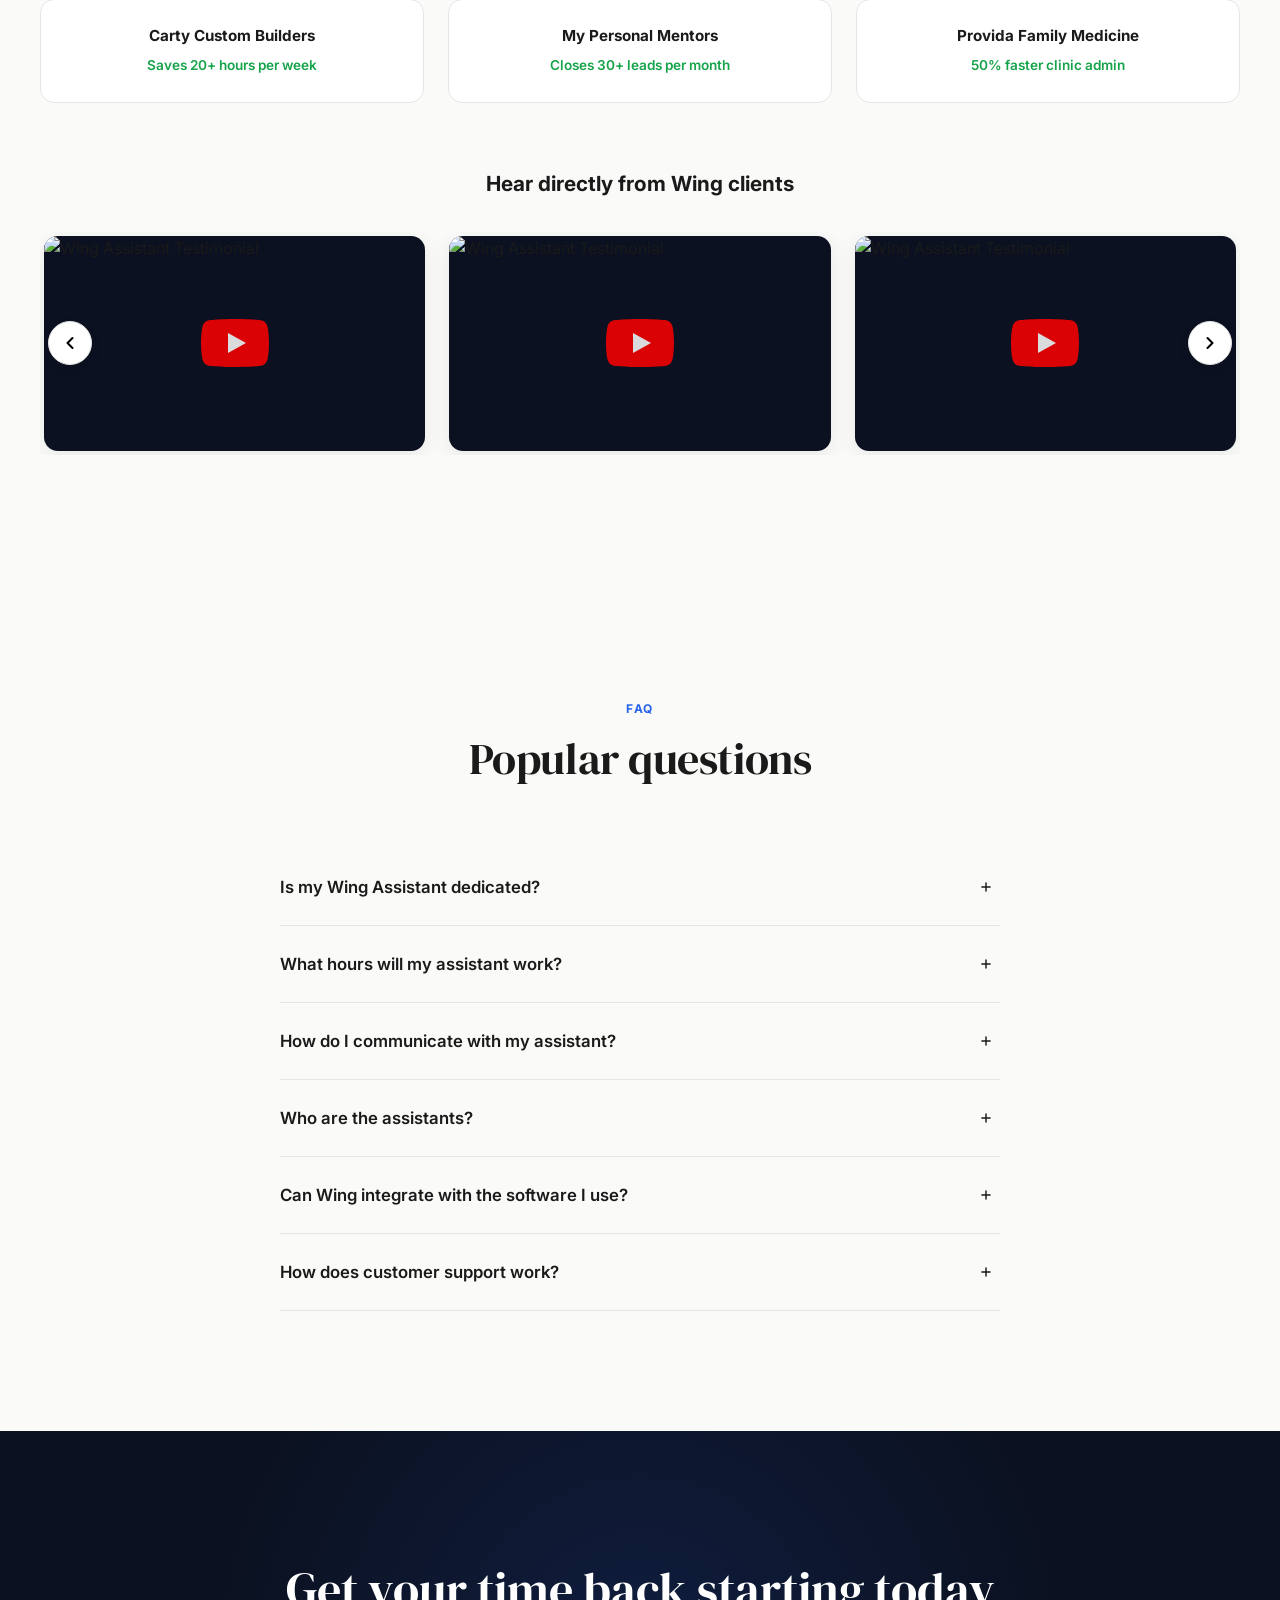
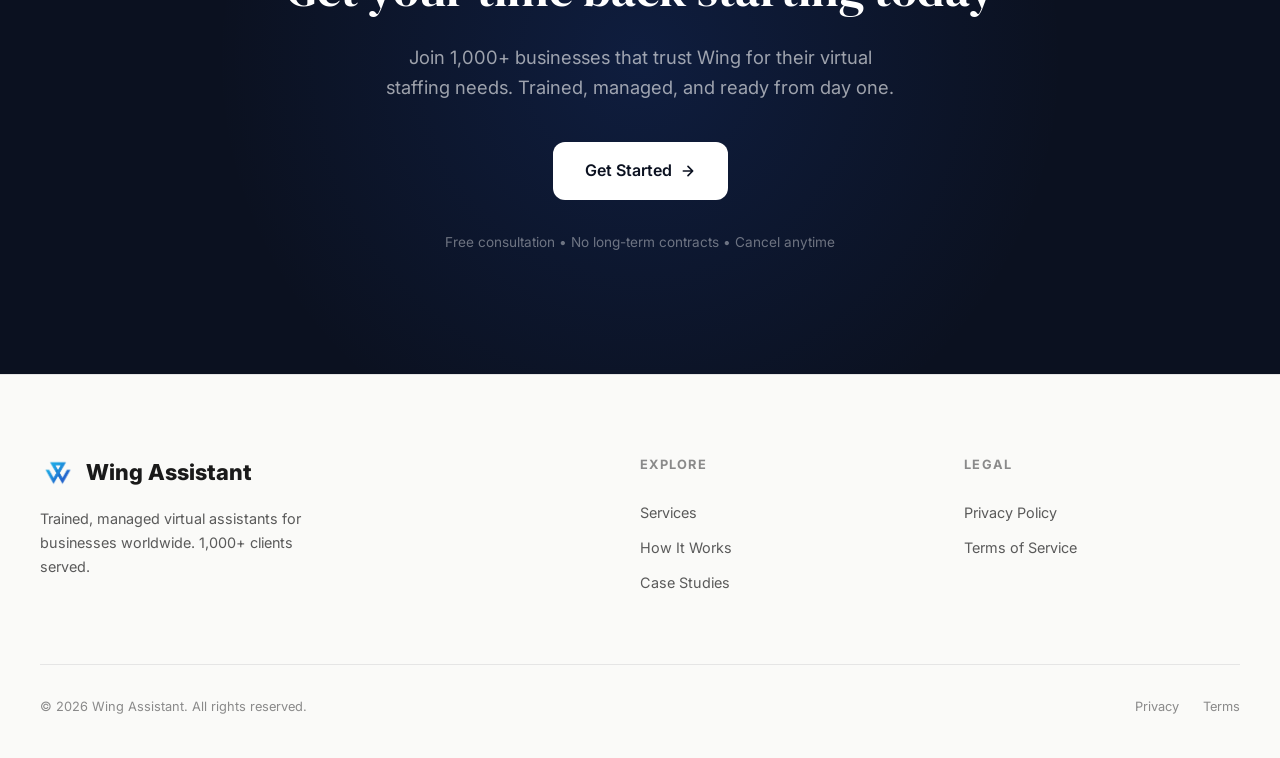
==== commit 96f89d2a: "2 test commit" ====
--- a/index.html
+++ b/index.html
@@ -35,6 +35,8 @@
     </div>
   </header>
 
+
+
   <!-- ═══ HERO ═══ -->
   <section class="hero">
     <div class="container">
@@ -42,7 +44,7 @@
         <div class="hero-badge">
           <span>&#9679;</span> Trained, managed &amp; ready from day one
         </div>
-        <h1>Hire a <em>dedicated virtual assistant</em> for your business</h1>
+        <h1>Hire a teammmmm<em>dedicated virtual assistant</em> for your business</h1>
         <p class="hero-sub">
           No setup, no training, no management required. Wing provides vetted, managed virtual assistants who are 70&ndash;80% more cost-efficient than traditional hires &mdash; dedicated to your business from day one.
         </p>
